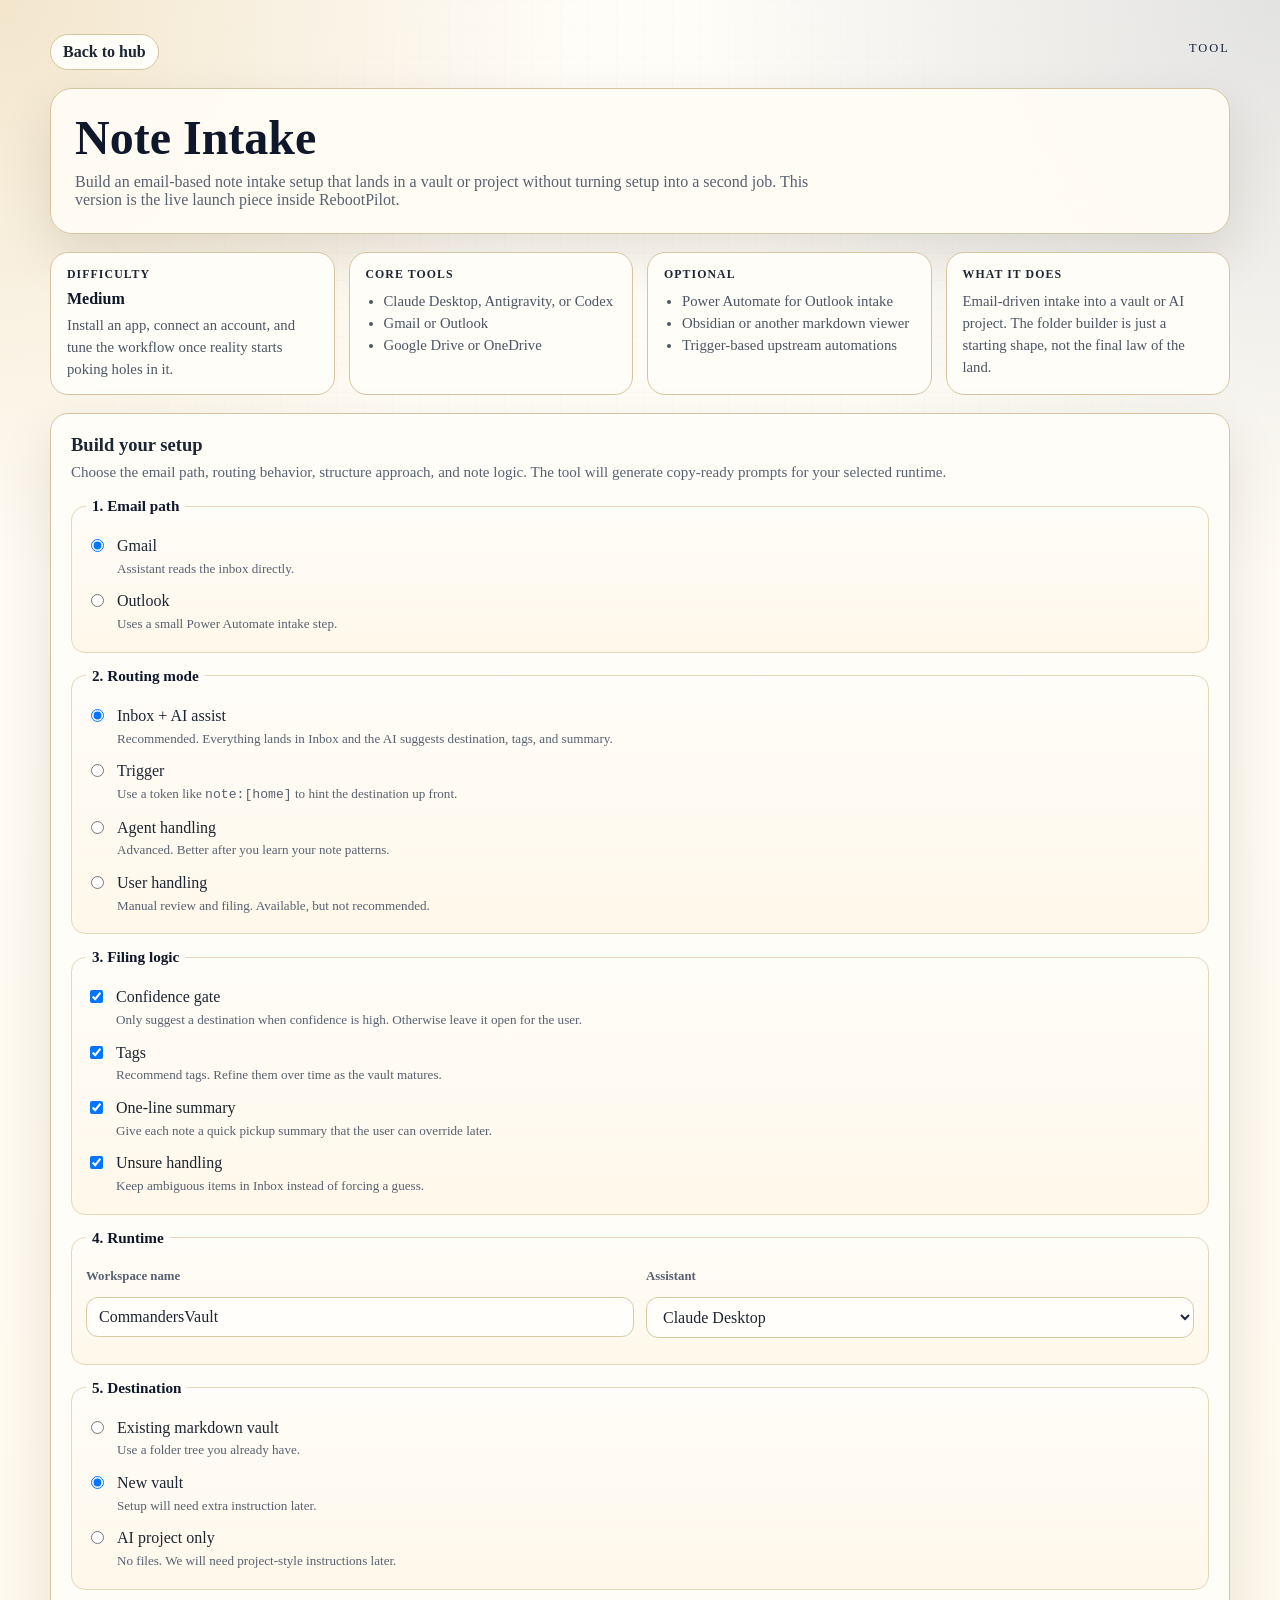
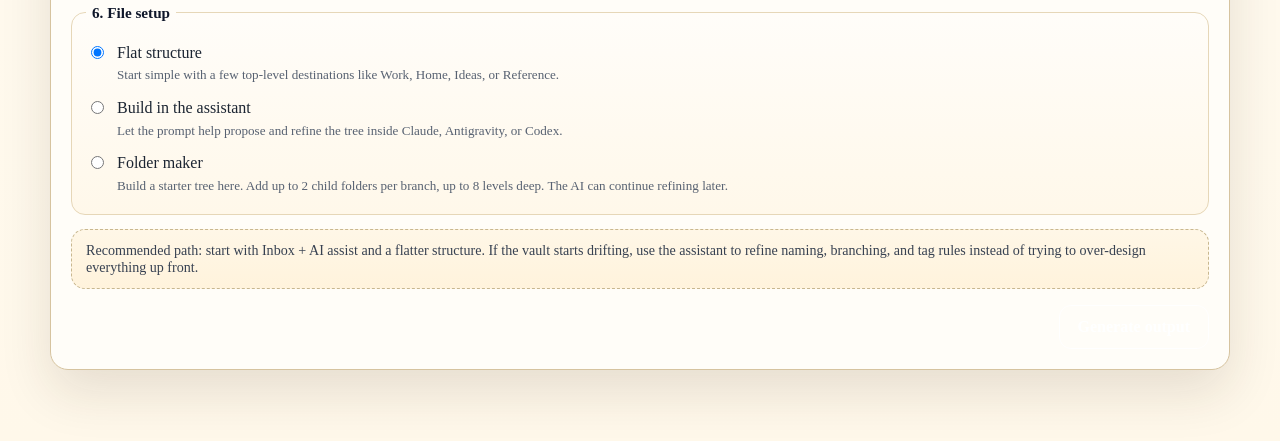
==== items/note-intake.html @ 3db4bf9d "RebootPilot launch site - crayon-overlord landing" ====
<!doctype html>
<html lang="en">
<head>
    <meta charset="utf-8" />
    <meta name="viewport" content="width=device-width,initial-scale=1" />
    <title>Note Intake | RebootPilot</title>
    <meta
        name="description"
        content="Generate note-intake prompts for Gmail or Outlook workflows that file safely into a vault or project."
    />
    <link rel="stylesheet" href="../assets/site.css" />
    <style>
        .tool-layout {
            display: grid;
            gap: 18px;
        }

        .tool-hero,
        .tool-panel,
        .output-modal-panel {
            background: rgba(255, 252, 245, 0.94);
            border: 1px solid var(--line);
            border-radius: 22px;
            box-shadow: var(--shadow);
        }

        .tool-hero {
            padding: 24px;
        }

        .tool-hero h1 {
            margin: 0;
            font-size: clamp(1.9rem, 4vw, 3rem);
            color: #0f172a;
        }

        .tool-hero p {
            margin: 10px 0 0;
            max-width: 760px;
            color: var(--muted);
        }

        .utility-bar {
            display: grid;
            grid-template-columns: repeat(4, minmax(0, 1fr));
            gap: 14px;
        }

        .utility-card,
        .tool-panel {
            background: #fffdf8;
            border: 1px solid var(--line);
            border-radius: 18px;
        }

        .utility-card {
            padding: 14px 16px;
        }

        .utility-card strong {
            display: block;
            margin-bottom: 8px;
            font-size: 0.74rem;
            letter-spacing: 0.09em;
            text-transform: uppercase;
            color: var(--accent-deep);
        }

        .utility-card p,
        .utility-card ul {
            margin: 0;
            color: #4b5563;
            font-size: 0.92rem;
            line-height: 1.5;
        }

        .utility-card ul {
            padding-left: 18px;
        }

        .rating-line {
            margin-bottom: 6px;
            font-size: 1rem;
            font-weight: 700;
            color: #0f172a;
        }

        .tool-panel {
            padding: 20px;
        }

        .tool-panel h2 {
            margin: 0 0 8px;
            font-size: 1.16rem;
        }

        .panel-intro {
            margin: 0 0 16px;
            color: var(--muted);
            font-size: 0.94rem;
        }

        .pickers fieldset {
            margin: 0 0 14px;
            padding: 14px 14px 12px;
            border: 1px solid #e6d7b8;
            border-radius: 14px;
            background: linear-gradient(180deg, #fffdf9 0%, #fff8ea 100%);
        }

        .pickers legend {
            padding: 0 6px;
            font-size: 0.95rem;
            font-weight: 700;
            color: #0f172a;
        }

        .pickers label {
            display: flex;
            gap: 10px;
            align-items: flex-start;
            padding: 6px 0;
            line-height: 1.42;
            cursor: pointer;
        }

        .pickers input[type="radio"],
        .pickers input[type="checkbox"] {
            margin-top: 4px;
            flex-shrink: 0;
        }

        .hint {
            display: block;
            margin-top: 2px;
            font-size: 0.82rem;
            color: var(--muted);
        }

        .field-row {
            display: grid;
            grid-template-columns: 1fr 1fr;
            gap: 12px;
            margin-bottom: 14px;
        }

        .field-block label {
            display: block;
            margin-bottom: 6px;
            font-size: 0.8rem;
            font-weight: 600;
            color: var(--muted);
        }

        .text-input,
        .select-input {
            width: 100%;
            padding: 10px 12px;
            border: 1px solid #dbc9a3;
            border-radius: 12px;
            font: inherit;
            background: #fffefb;
            color: var(--ink);
        }

        .folder-builder {
            margin-top: 10px;
            padding: 12px;
            border: 1px solid #dbc9a3;
            border-radius: 14px;
            background: #fff9ef;
        }

        .folder-builder[hidden] {
            display: none;
        }

        .builder-head {
            display: flex;
            justify-content: space-between;
            align-items: center;
            gap: 12px;
            margin-bottom: 10px;
            flex-wrap: wrap;
        }

        .builder-head p {
            margin: 0;
            font-size: 0.84rem;
            color: var(--muted);
        }

        .builder-add,
        .tree-node-row button,
        .generate-btn,
        .output-close,
        .copy-output {
            padding: 9px 12px;
            border-radius: 12px;
            border: 1px solid #dbc9a3;
            background: #fffefb;
            font: inherit;
            cursor: pointer;
        }

        .builder-add,
        .copy-output {
            background: var(--accent-soft);
            border-color: #b7cef6;
            color: var(--accent-deep);
            font-weight: 700;
        }

        .builder-tree {
            display: flex;
            flex-direction: column;
            gap: 10px;
        }

        .tree-node {
            border-left: 2px solid #e3d2ae;
            padding-left: 12px;
            margin-left: 4px;
        }

        .tree-node-row {
            display: grid;
            grid-template-columns: minmax(0, 1fr) auto auto;
            gap: 8px;
            align-items: center;
        }

        .tree-node-children {
            display: flex;
            flex-direction: column;
            gap: 10px;
            margin-top: 10px;
        }

        .tree-node-meta {
            margin-top: 4px;
            font-size: 0.76rem;
            color: var(--muted);
        }

        .builder-preview,
        .tool-note {
            border-radius: 14px;
            font-size: 0.88rem;
        }

        .builder-preview {
            margin-top: 12px;
            padding: 12px;
            background: #fffefb;
            border: 1px dashed #c8b78f;
            color: #374151;
            white-space: pre-wrap;
        }

        .tool-note {
            padding: 12px 14px;
            margin-top: 4px;
            background: linear-gradient(180deg, #fff7e7 0%, #fff3dc 100%);
            border: 1px dashed #c8b78f;
            color: #374151;
        }

        .action-row {
            display: flex;
            justify-content: flex-end;
            gap: 10px;
            margin-top: 16px;
        }

        .generate-btn {
            padding: 12px 18px;
            background: var(--accent);
            border-color: var(--accent);
            color: #fff;
            font-weight: 700;
        }

        .generate-btn:hover,
        .copy-output:hover,
        .builder-add:hover,
        .tree-node-row button:hover,
        .output-close:hover {
            transform: translateY(-1px);
        }

        .output-modal {
            position: fixed;
            inset: 0;
            z-index: 999;
            display: none;
            align-items: center;
            justify-content: center;
            padding: 24px;
            background: rgba(15, 23, 42, 0.62);
        }

        .output-modal.active {
            display: flex;
        }

        .output-modal-panel {
            width: min(980px, 100%);
            max-height: 88vh;
            overflow: auto;
        }

        .output-dialog-head {
            position: sticky;
            top: 0;
            z-index: 1;
            display: flex;
            justify-content: space-between;
            align-items: center;
            gap: 12px;
            padding: 18px 20px;
            border-bottom: 1px solid var(--line);
            background: #fffdf8;
        }

        .output-dialog-head h2 {
            margin: 0;
            font-size: 1.15rem;
        }

        .output-dialog-head p {
            margin: 2px 0 0;
            color: var(--muted);
            font-size: 0.88rem;
        }

        .output-block {
            padding: 18px 20px;
            border-bottom: 1px solid var(--line);
        }

        .output-block:last-child {
            border-bottom: 0;
        }

        .output-block-head {
            display: flex;
            justify-content: space-between;
            align-items: center;
            gap: 12px;
            margin-bottom: 10px;
        }

        .output-block h3 {
            margin: 0;
            font-size: 1rem;
        }

        .copy-output.copied {
            background: #166534;
            border-color: #166534;
            color: #fff;
        }

        .output-pre {
            margin: 0;
            padding: 16px;
            border-radius: 16px;
            background: #101828;
            color: #ece9e1;
            font-family: Consolas, "SFMono-Regular", Menlo, monospace;
            font-size: 0.84rem;
            line-height: 1.58;
            white-space: pre-wrap;
            word-break: break-word;
        }

        @media (max-width: 980px) {
            .utility-bar,
            .field-row {
                grid-template-columns: 1fr;
            }

            .tree-node-row {
                grid-template-columns: 1fr;
            }
        }
    </style>
</head>
<body>
    <div class="page-shell">
        <main class="tool-layout">
            <div class="detail-head">
                <a class="back-link" href="../index.html">Back to hub</a>
                <p class="detail-kicker">Tool</p>
            </div>

            <section class="tool-hero">
                <h1>Note Intake</h1>
                <p>Build an email-based note intake setup that lands in a vault or project without turning setup into a second job. This version is the live launch piece inside RebootPilot.</p>
            </section>

            <section class="utility-bar" aria-label="Tool overview">
                <article class="utility-card">
                    <strong>Difficulty</strong>
                    <div class="rating-line">Medium</div>
                    <p>Install an app, connect an account, and tune the workflow once reality starts poking holes in it.</p>
                </article>
                <article class="utility-card">
                    <strong>Core Tools</strong>
                    <ul>
                        <li>Claude Desktop, Antigravity, or Codex</li>
                        <li>Gmail or Outlook</li>
                        <li>Google Drive or OneDrive</li>
                    </ul>
                </article>
                <article class="utility-card">
                    <strong>Optional</strong>
                    <ul>
                        <li>Power Automate for Outlook intake</li>
                        <li>Obsidian or another markdown viewer</li>
                        <li>Trigger-based upstream automations</li>
                    </ul>
                </article>
                <article class="utility-card">
                    <strong>What it does</strong>
                    <p>Email-driven intake into a vault or AI project. The folder builder is just a starting shape, not the final law of the land.</p>
                </article>
            </section>

            <section class="tool-panel pickers">
                <h2>Build your setup</h2>
                <p class="panel-intro">Choose the email path, routing behavior, structure approach, and note logic. The tool will generate copy-ready prompts for your selected runtime.</p>

                <fieldset>
                    <legend>1. Email path</legend>
                    <label><input type="radio" name="email" value="gmail" checked> <span>Gmail<span class="hint">Assistant reads the inbox directly.</span></span></label>
                    <label><input type="radio" name="email" value="outlook"> <span>Outlook<span class="hint">Uses a small Power Automate intake step.</span></span></label>
                </fieldset>

                <fieldset>
                    <legend>2. Routing mode</legend>
                    <label><input type="radio" name="routing" value="assist" checked> <span>Inbox + AI assist<span class="hint">Recommended. Everything lands in Inbox and the AI suggests destination, tags, and summary.</span></span></label>
                    <label><input type="radio" name="routing" value="trigger"> <span>Trigger<span class="hint">Use a token like <code>note:[home]</code> to hint the destination up front.</span></span></label>
                    <label><input type="radio" name="routing" value="agent"> <span>Agent handling<span class="hint">Advanced. Better after you learn your note patterns.</span></span></label>
                    <label><input type="radio" name="routing" value="user"> <span>User handling<span class="hint">Manual review and filing. Available, but not recommended.</span></span></label>
                </fieldset>

                <fieldset>
                    <legend>3. Filing logic</legend>
                    <label><input type="checkbox" id="confidenceGate" checked> <span>Confidence gate<span class="hint">Only suggest a destination when confidence is high. Otherwise leave it open for the user.</span></span></label>
                    <label><input type="checkbox" id="includeTags" checked> <span>Tags<span class="hint">Recommend tags. Refine them over time as the vault matures.</span></span></label>
                    <label><input type="checkbox" id="includeBlurb" checked> <span>One-line summary<span class="hint">Give each note a quick pickup summary that the user can override later.</span></span></label>
                    <label><input type="checkbox" id="includeUnsure" checked> <span>Unsure handling<span class="hint">Keep ambiguous items in Inbox instead of forcing a guess.</span></span></label>
                </fieldset>

                <fieldset>
                    <legend>4. Runtime</legend>
                    <div class="field-row">
                        <div class="field-block">
                            <label for="workspaceName">Workspace name</label>
                            <input class="text-input" type="text" id="workspaceName" value="CommandersVault">
                        </div>
                        <div class="field-block">
                            <label for="assistantChoice">Assistant</label>
                            <select class="select-input" id="assistantChoice">
                                <option value="claude">Claude Desktop</option>
                                <option value="antigravity">Antigravity</option>
                                <option value="codex">Codex</option>
                            </select>
                        </div>
                    </div>
                </fieldset>

                <fieldset>
                    <legend>5. Destination</legend>
                    <label><input type="radio" name="storage" value="vault-have"> <span>Existing markdown vault<span class="hint">Use a folder tree you already have.</span></span></label>
                    <label><input type="radio" name="storage" value="vault-new" checked> <span>New vault<span class="hint">Setup will need extra instruction later.</span></span></label>
                    <label><input type="radio" name="storage" value="project"> <span>AI project only<span class="hint">No files. We will need project-style instructions later.</span></span></label>
                </fieldset>

                <fieldset>
                    <legend>6. File setup</legend>
                    <label><input type="radio" name="flow" value="flat" checked> <span>Flat structure<span class="hint">Start simple with a few top-level destinations like Work, Home, Ideas, or Reference.</span></span></label>
                    <label><input type="radio" name="flow" value="assistant"> <span>Build in the assistant<span class="hint">Let the prompt help propose and refine the tree inside Claude, Antigravity, or Codex.</span></span></label>
                    <label><input type="radio" name="flow" value="builder"> <span>Folder maker<span class="hint">Build a starter tree here. Add up to 2 child folders per branch, up to 8 levels deep. The AI can continue refining later.</span></span></label>
                    <div class="folder-builder" id="folderBuilder" hidden>
                        <div class="builder-head">
                            <p>Start with top-level folders, then nest deeper only where needed. Each branch can have up to 2 children and go up to 8 levels deep.</p>
                            <button class="builder-add" id="addRootFolder" type="button">Add root folder</button>
                        </div>
                        <div class="builder-tree" id="builderTree"></div>
                        <div class="builder-preview" id="builderPreview"></div>
                    </div>
                </fieldset>

                <div class="tool-note">Recommended path: start with Inbox + AI assist and a flatter structure. If the vault starts drifting, use the assistant to refine naming, branching, and tag rules instead of trying to over-design everything up front.</div>
                <div class="action-row">
                    <button class="generate-btn" id="generateOutput" type="button">Generate output</button>
                </div>
            </section>
        </main>
    </div>

    <div class="output-modal" id="outputModal" aria-hidden="true">
        <div class="output-modal-panel" role="dialog" aria-modal="true" aria-labelledby="outputTitle">
            <div class="output-dialog-head">
                <div>
                    <h2 id="outputTitle">Generated prompts</h2>
                    <p id="outputSubtitle">Copy each block into your selected AI runtime.</p>
                </div>
                <button class="output-close" id="closeOutput" type="button">Close</button>
            </div>
            <div id="outputBlocks"></div>
        </div>
    </div>

    <script>
        const FLOWS = {
            flat: ["Work", "Home", "Ideas", "Reference"],
            assistant: ["Work", "Home", "Ideas", "Reference"]
        };

        let nextNodeId = 7;

        const state = {
            email: "gmail",
            routing: "assist",
            storage: "vault-new",
            flow: "flat",
            builderTree: [
                { id: 1, name: "Work", children: [
                    { id: 2, name: "Clients", children: [] },
                    { id: 3, name: "Internal", children: [] }
                ] },
                { id: 4, name: "Home", children: [
                    { id: 5, name: "Personal", children: [] },
                    { id: 6, name: "Admin", children: [] }
                ] }
            ],
            workspaceName: "CommandersVault",
            assistant: "claude",
            confidenceGate: true,
            includeTags: true,
            includeBlurb: true,
            includeUnsure: true
        };

        const folderBuilder = document.getElementById("folderBuilder");
        const builderTree = document.getElementById("builderTree");
        const builderPreview = document.getElementById("builderPreview");
        const addRootFolderBtn = document.getElementById("addRootFolder");
        const workspaceNameInput = document.getElementById("workspaceName");
        const assistantChoice = document.getElementById("assistantChoice");
        const confidenceGateInput = document.getElementById("confidenceGate");
        const includeTagsInput = document.getElementById("includeTags");
        const includeBlurbInput = document.getElementById("includeBlurb");
        const includeUnsureInput = document.getElementById("includeUnsure");
        const generateOutputBtn = document.getElementById("generateOutput");
        const outputModal = document.getElementById("outputModal");
        const closeOutputBtn = document.getElementById("closeOutput");
        const outputBlocks = document.getElementById("outputBlocks");
        const outputSubtitle = document.getElementById("outputSubtitle");

        function createNode(name) {
            return { id: nextNodeId++, name: (name || "").trim(), children: [] };
        }

        function flattenTreePaths(nodes, prefix) {
            const base = prefix || [];
            return nodes.flatMap(function(node) {
                const cleanName = (node.name || "").trim();
                if (!cleanName) return [];
                const next = base.concat(cleanName);
                return [next.join("/")].concat(flattenTreePaths(node.children || [], next));
            });
        }

        function renderTreeLines(paths, indent) {
            const root = {};
            paths.forEach(function(path) {
                const parts = path.split("/").filter(Boolean);
                let node = root;
                parts.forEach(function(part) {
                    if (!node[part]) node[part] = {};
                    node = node[part];
                });
            });

            function walk(node, depthIndent) {
                return Object.keys(node).sort().flatMap(function(key) {
                    return [depthIndent + "- " + key + "/"].concat(walk(node[key], depthIndent + "  "));
                });
            }

            return walk(root, indent);
        }

        function getCategories() {
            if (state.flow === "builder") return flattenTreePaths(state.builderTree);
            return FLOWS[state.flow] || [];
        }

        function runtimeLabel() {
            if (state.assistant === "antigravity") return "Antigravity";
            if (state.assistant === "codex") return "Codex";
            return "Claude Desktop";
        }

        function modeLabel() {
            if (state.storage === "project") return "project/online";
            if (state.storage === "vault-have") return "existing vault";
            return "new vault";
        }

        function emailLabel() {
            return state.email === "outlook" ? "Outlook" : "Gmail";
        }

        function routingLabel() {
            if (state.routing === "trigger") return "trigger routing";
            if (state.routing === "agent") return "agent handling";
            if (state.routing === "user") return "user handling";
            return "Inbox + AI assist";
        }

        function structureLabel() {
            if (state.flow === "builder") return "folder-maker starter tree";
            if (state.flow === "assistant") return "assistant-built structure";
            return "flat starter structure";
        }

        function removeNodeById(nodes, id) {
            for (let i = nodes.length - 1; i >= 0; i -= 1) {
                if (nodes[i].id === id) {
                    nodes.splice(i, 1);
                    return true;
                }
                if (removeNodeById(nodes[i].children || [], id)) return true;
            }
            return false;
        }

        function renderTreeNode(node, depth) {
            const wrapper = document.createElement("div");
            wrapper.className = "tree-node";

            const row = document.createElement("div");
            row.className = "tree-node-row";

            const input = document.createElement("input");
            input.className = "text-input";
            input.placeholder = "Folder name";
            input.value = node.name || "";
            input.addEventListener("input", function(event) {
                node.name = event.target.value;
                renderBuilder();
            });

            const addChild = document.createElement("button");
            addChild.type = "button";
            addChild.textContent = "Add child";
            addChild.disabled = depth >= 8 || (node.children || []).length >= 2;
            addChild.addEventListener("click", function() {
                if (depth < 8 && (node.children || []).length < 2) {
                    node.children.push(createNode(""));
                    renderUi();
                }
            });

            const remove = document.createElement("button");
            remove.type = "button";
            remove.textContent = "Remove";
            remove.addEventListener("click", function() {
                removeNodeById(state.builderTree, node.id);
                if (!state.builderTree.length) state.builderTree.push(createNode("Work"));
                renderUi();
            });

            row.appendChild(input);
            row.appendChild(addChild);
            row.appendChild(remove);
            wrapper.appendChild(row);

            const meta = document.createElement("div");
            meta.className = "tree-node-meta";
            meta.textContent = "Depth " + depth + " of 8" + ((node.children || []).length >= 2 ? " / max 2 children reached" : "");
            wrapper.appendChild(meta);

            if (node.children && node.children.length) {
                const children = document.createElement("div");
                children.className = "tree-node-children";
                node.children.forEach(function(child) {
                    children.appendChild(renderTreeNode(child, depth + 1));
                });
                wrapper.appendChild(children);
            }

            return wrapper;
        }

        function renderBuilder() {
            if (!builderTree || !builderPreview) return;
            builderTree.innerHTML = "";
            state.builderTree.forEach(function(node) {
                builderTree.appendChild(renderTreeNode(node, 1));
            });

            const preview = getCategories();
            builderPreview.textContent = preview.length
                ? "Current tree:\n" + [workspaceNameInput.value.trim() || "CommandersVault", "- Inbox/"]
                    .join("/\n")
                    .replace("/\n- Inbox/", "/\n- Inbox/")
                    + "\n" + renderTreeLines(preview, "  ").join("\n")
                : "Current tree:\n" + (workspaceNameInput.value.trim() || "CommandersVault") + "/\n- Inbox/\n  - Add at least one folder";
        }

        function renderUi() {
            folderBuilder.hidden = state.flow !== "builder";
            renderBuilder();
        }

        function selectedStructureText() {
            const categories = getCategories();
            if (state.flow === "builder" && categories.length) {
                return [workspaceNameInput.value.trim() || "CommandersVault", "- Inbox/"]
                    .join("/\n")
                    .replace("/\n- Inbox/", "/\n- Inbox/")
                    + "\n" + renderTreeLines(categories, "  ").join("\n");
            }
            return (categories.length ? categories : FLOWS.flat).map(function(item) {
                return "- " + item + "/";
            }).join("\n");
        }

        function sharedConfigLines() {
            return [
                "Selected runtime: " + runtimeLabel(),
                "Selected mode: " + modeLabel(),
                "Email path: " + emailLabel(),
                "Routing mode: " + routingLabel(),
                "Structure approach: " + structureLabel(),
                "Confidence gate: " + (state.confidenceGate ? "on" : "off"),
                "Tags: " + (state.includeTags ? "recommended" : "off"),
                "One-line summary: " + (state.includeBlurb ? "on" : "off"),
                "Unsure handling: " + (state.includeUnsure ? "on" : "off")
            ].join("\n");
        }

        function runtimeSetupGuidance() {
            if (state.assistant === "claude") {
                return [
                    "Use scoped connectors only.",
                    "- Filesystem connector should point only at the vault or sandbox folder.",
                    "- Gmail connector, if used, should be narrowed to the intake label/search/folder.",
                    "- If connector scope is missing or too broad, pause and ask the user to fix it.",
                    "- Create or update CLAUDE.md or equivalent instructions without overwriting existing guidance."
                ].join("\n");
            }
            if (state.assistant === "antigravity") {
                return [
                    "Operate as a cautious local workspace agent.",
                    "- Inspect the current vault tree before proposing changes.",
                    "- Prefer reversible, small edits.",
                    "- Leave durable workspace instructions for Prompt 2.",
                    "- Do not mass-move, rename, delete, or rewrite notes without explicit approval."
                ].join("\n");
            }
            return [
                "Operate like a careful coding/workspace agent.",
                "- Treat the vault as user-owned source material.",
                "- Keep system rules explicit in markdown files.",
                "- Record setup changes in a changelog.",
                "- Do not delete, bulk rename, or reorganize existing notes during setup."
            ].join("\n");
        }

        function buildVaultSetupPrompt() {
            const sandboxOrExisting = state.storage === "vault-new"
                ? "Assume this may start as a sandbox or fresh vault unless the user says otherwise."
                : "Assume this is a real existing vault. Audit first, modify second.";
            return [
                "You are " + runtimeLabel() + " helping set up a two-prompt note intake system inside a markdown note vault.",
                "",
                "Your job in Prompt 1 is setup only. Do not process live notes yet. Prepare the vault, rules, templates, and operating instructions that Prompt 2 will use later.",
                "",
                "# Current configuration",
                sharedConfigLines(),
                "",
                "# Vault setup mode",
                sandboxOrExisting,
                "",
                "# Starter structure",
                selectedStructureText(),
                "",
                "# Runtime-specific setup guidance",
                runtimeSetupGuidance(),
                "",
                "# Ask these setup questions before editing",
                "1. Is this a sandbox vault or a real existing vault?",
                "2. What is the exact vault root path?",
                "3. Which folders are allowed for read/write?",
                "4. Should new folders be created automatically, proposed first, or avoided?",
                "5. What existing folders, tags, templates, or conventions must be preserved?",
                "6. What should happen when a note does not clearly belong anywhere?",
                "",
                "# Create or propose",
                "- Inbox/ for unprocessed notes.",
                "- Review/ or Inbox/Needs Review/ for ambiguous notes.",
                "- A system/instructions area such as System/ or _system/note-intake/.",
                "- Routing rules for Prompt 2.",
                "- Filing schema and tag guidance.",
                "- A note template that preserves source, date, subject, tags, summary, category, and confidence.",
                "- A changelog or filing log if this is a real vault.",
                "",
                "# Safety boundaries",
                "- Do not delete files.",
                "- Do not bulk rename or move existing notes.",
                "- Do not overwrite existing instructions or templates without showing the proposed change.",
                "- Preserve existing vault conventions where possible.",
                "- Keep setup reversible.",
                "- Document assumptions separately from confirmed rules.",
                "",
                "# Completion criteria",
                "Finish Prompt 1 by summarizing what was created or proposed, what was intentionally left untouched, and what Prompt 2 should do next."
            ].join("\n");
        }

        function buildVaultRuntimePrompt() {
            return [
                "You are " + runtimeLabel() + " operating an already-configured note intake vault.",
                "",
                "Your job in Prompt 2 is to review incoming notes, suggest destinations, suggest tags, write a one-line summary, and file safely according to the vault rules created in Prompt 1.",
                "",
                "# Current configuration",
                sharedConfigLines(),
                "",
                "# Intake assumptions",
                state.email === "gmail"
                    ? "- Intake is email-originated through Gmail. Use only the approved Gmail scope/label/search."
                    : "- Intake is email-originated through Outlook. Assume Power Automate or a similar step writes notes into Inbox/ as markdown.",
                "- Treat email content as source material. Do not delete, archive, label, or modify source email unless explicitly approved.",
                "",
                "# Workflow",
                "1. Review each new item in Inbox/ or the provided intake batch.",
                "2. Preserve source context: sender, date, subject, links, deadlines, decisions, and action items when present.",
                "3. Suggest destination path, filename/title, tags, one-line summary, related notes/projects, and confidence.",
                state.routing === "assist" ? "4. Wait for the user to confirm or edit the destination before moving anything." : "4. Apply the selected routing mode below.",
                "",
                "# Routing mode",
                routingBehaviorText(),
                "",
                "# Confidence gate",
                state.confidenceGate
                    ? "High confidence may be filed. Medium or low confidence should be staged in Inbox/Review or presented for confirmation."
                    : "Offer the best routing suggestion, but still avoid destructive changes.",
                "",
                "# Safety rules",
                "- Never delete source files, source emails, or existing notes.",
                "- Never overwrite an existing note without explicit approval.",
                "- Check for likely duplicates before creating a new note.",
                "- Prefer copying or staging over destructive moves.",
                "- If unsure, ask or leave the item in Inbox/Review.",
                "- Use existing vault conventions before inventing new folders or tags.",
                "",
                "# Output before filing",
                "Source:",
                "Suggested destination:",
                "Suggested filename:",
                "Suggested tags:",
                "One-line summary:",
                "Related notes/projects:",
                "Confidence:",
                "Recommended action:",
                "Needs user review:"
            ].join("\n");
        }

        function routingBehaviorText() {
            if (state.routing === "trigger") {
                return [
                    "Respect trigger hints such as note:[home], note:[work], note:[project-name], or similar patterns.",
                    "Treat the trigger as a strong routing hint, but validate it against the vault structure before moving.",
                    "If the target is missing or ambiguous, ask before creating or moving."
                ].join("\n");
            }
            if (state.routing === "agent") {
                return [
                    "Act as a cautious maintenance agent.",
                    "Propose structure, tag, and naming refinements over time.",
                    "Do not auto-restructure the vault without approval."
                ].join("\n");
            }
            if (state.routing === "user") {
                return [
                    "Treat filing as manual.",
                    "Show options and let the user choose the destination before anything moves."
                ].join("\n");
            }
            return [
                "Use Inbox + AI assist.",
                "Everything starts in Inbox/.",
                "Suggest destination, tags, and summary.",
                "User confirms or edits before filing."
            ].join("\n");
        }

        function buildProjectInstructions() {
            return [
                "Create a new project/chat workspace in " + runtimeLabel() + ".",
                "",
                "# Human setup steps",
                "1. Create a project named " + (workspaceNameInput.value.trim() || "CommandersVault") + ".",
                "2. Paste the project prompt into the project instructions or first message.",
                "3. Use the project as the review and organization layer for email-originated notes.",
                "4. Start with one short sample note before using it heavily.",
                "5. Come back and refine tags, categories, and structure if the system starts drifting.",
                "",
                "# Suggested starter structure",
                selectedStructureText()
            ].join("\n");
        }

        function buildProjectPrompt() {
            return [
                "You are my note intake and organization assistant inside this project.",
                "",
                "# Current configuration",
                sharedConfigLines(),
                "",
                "# Your job",
                "Help me process email-originated notes. A note may have started somewhere else upstream, but in this demo it arrives through Gmail or Outlook.",
                "",
                "# Workflow",
                "1. Read each note I paste or provide.",
                "2. Suggest a destination/category from the current structure.",
                state.includeTags ? "3. Suggest 1-3 tags that fit the existing pattern." : "3. Do not add tags unless I ask.",
                state.includeBlurb ? "4. Write a one-line summary for quick pickup later." : "4. Keep the note concise without adding a summary field.",
                "5. Ask me to confirm or edit before finalizing the filing decision.",
                "",
                "# Routing behavior",
                routingBehaviorText(),
                "",
                "# Confidence behavior",
                state.confidenceGate
                    ? "If confidence is medium or low, say so and give me 1-3 options instead of pretending you know."
                    : "If confidence is low, still explain your uncertainty.",
                "",
                "# Safety",
                "Never delete notes unless I explicitly tell you to. Do not invent a complex taxonomy too early. Help me refine structure and tags over time."
            ].join("\n");
        }

        function generateBlocks() {
            if (state.storage === "project") {
                return [
                    { title: "Project instructions", body: buildProjectInstructions() },
                    { title: "Project prompt", body: buildProjectPrompt() }
                ];
            }
            return [
                { title: "Prompt 1: Build/setup the vault", body: buildVaultSetupPrompt() },
                { title: "Prompt 2: Run note intake", body: buildVaultRuntimePrompt() }
            ];
        }

        function openOutput() {
            const blocks = generateBlocks();
            outputBlocks.innerHTML = "";
            outputSubtitle.textContent = state.storage === "project"
                ? "Project mode gives you setup instructions plus one project prompt."
                : "Vault mode gives you two prompts: setup first, intake second.";

            blocks.forEach(function(block) {
                const blockEl = document.createElement("section");
                blockEl.className = "output-block";

                const head = document.createElement("div");
                head.className = "output-block-head";

                const title = document.createElement("h3");
                title.textContent = block.title;

                const copy = document.createElement("button");
                copy.className = "copy-output";
                copy.type = "button";
                copy.textContent = "Copy";
                copy.addEventListener("click", async function() {
                    try {
                        await navigator.clipboard.writeText(block.body);
                        copy.classList.add("copied");
                        copy.textContent = "Copied";
                        setTimeout(function() {
                            copy.classList.remove("copied");
                            copy.textContent = "Copy";
                        }, 1500);
                    } catch (err) {
                        copy.textContent = "Copy failed";
                    }
                });

                const pre = document.createElement("pre");
                pre.className = "output-pre";
                pre.textContent = block.body;

                head.appendChild(title);
                head.appendChild(copy);
                blockEl.appendChild(head);
                blockEl.appendChild(pre);
                outputBlocks.appendChild(blockEl);
            });

            outputModal.classList.add("active");
            outputModal.setAttribute("aria-hidden", "false");
        }

        document.querySelectorAll('input[name="email"]').forEach(function(el) {
            el.addEventListener("change", function(event) {
                state.email = event.target.value;
            });
        });
        document.querySelectorAll('input[name="routing"]').forEach(function(el) {
            el.addEventListener("change", function(event) {
                state.routing = event.target.value;
            });
        });
        document.querySelectorAll('input[name="storage"]').forEach(function(el) {
            el.addEventListener("change", function(event) {
                state.storage = event.target.value;
            });
        });
        document.querySelectorAll('input[name="flow"]').forEach(function(el) {
            el.addEventListener("change", function(event) {
                state.flow = event.target.value;
                renderUi();
            });
        });
        addRootFolderBtn.addEventListener("click", function() {
            state.builderTree.push(createNode(""));
            renderUi();
        });
        workspaceNameInput.addEventListener("input", function(event) {
            state.workspaceName = event.target.value;
            renderBuilder();
        });
        assistantChoice.addEventListener("change", function(event) {
            state.assistant = event.target.value;
        });
        confidenceGateInput.addEventListener("change", function(event) {
            state.confidenceGate = event.target.checked;
        });
        includeTagsInput.addEventListener("change", function(event) {
            state.includeTags = event.target.checked;
        });
        includeBlurbInput.addEventListener("change", function(event) {
            state.includeBlurb = event.target.checked;
        });
        includeUnsureInput.addEventListener("change", function(event) {
            state.includeUnsure = event.target.checked;
        });
        generateOutputBtn.addEventListener("click", openOutput);
        closeOutputBtn.addEventListener("click", function() {
            outputModal.classList.remove("active");
            outputModal.setAttribute("aria-hidden", "true");
        });
        outputModal.addEventListener("click", function(event) {
            if (event.target === outputModal) {
                outputModal.classList.remove("active");
                outputModal.setAttribute("aria-hidden", "true");
            }
        });

        renderUi();
    </script>
</body>
</html>
---- assets/site.css ----
:root {
    --paper: #fff8ea;
    --paper-deep: #f2e2c1;
    --ink: #1c2532;
    --muted: #576171;
    --line: #d6c39f;
    --navy: #18253f;
    --navy-soft: #e7eefc;
    --gold: #cc9b42;
    --gold-soft: #f7ead0;
    --brick: #9d3441;
    --brick-soft: #f8dde0;
    --easy: #1f8a4d;
    --easy-soft: #dbf7e4;
    --medium: #9a6700;
    --medium-soft: #fff1c9;
    --advanced: #9b1c1c;
    --advanced-soft: #ffe1df;
    --shadow: 0 22px 52px rgba(52, 37, 13, 0.12);
    --shadow-soft: 0 14px 30px rgba(52, 37, 13, 0.08);
    --max-width: 1180px;
}

* {
    box-sizing: border-box;
}

html {
    scroll-behavior: smooth;
}

body {
    margin: 0;
    min-height: 100vh;
    font-family: Georgia, "Times New Roman", serif;
    color: var(--ink);
    background:
        radial-gradient(circle at top left, rgba(204, 155, 66, 0.24), transparent 24%),
        radial-gradient(circle at top right, rgba(24, 37, 63, 0.12), transparent 24%),
        linear-gradient(180deg, #fffdf8 0%, var(--paper) 100%);
}

body::before {
    content: "";
    position: fixed;
    inset: 0;
    pointer-events: none;
    opacity: 0.16;
    background-image:
        linear-gradient(rgba(24, 37, 63, 0.08) 1px, transparent 1px),
        linear-gradient(90deg, rgba(24, 37, 63, 0.08) 1px, transparent 1px);
    background-size: 28px 28px;
    mask-image: radial-gradient(circle at center, black 44%, transparent 92%);
}

.page-shell {
    position: relative;
    width: min(94%, var(--max-width));
    margin: 0 auto;
    padding: 34px 0 72px;
}

.masthead,
.controls,
.hub,
.detail-shell,
.launch-hero,
.feature-panel,
.strip-panel,
.queue-panel,
.steps-panel,
.tool-hero,
.tool-panel,
.output-modal-panel {
    background: rgba(255, 252, 245, 0.92);
    border: 1px solid var(--line);
    border-radius: 26px;
    box-shadow: var(--shadow-soft);
}

.launch-hero {
    display: grid;
    grid-template-columns: minmax(0, 1fr) minmax(320px, 0.88fr);
    gap: 24px;
    padding: 28px;
    margin-bottom: 20px;
    position: relative;
    overflow: hidden;
}

.launch-hero::before {
    content: "";
    position: absolute;
    inset: 0 auto 0 0;
    width: 14px;
    background: linear-gradient(180deg, var(--navy), var(--gold), var(--brick));
}

.launch-copy,
.hero-visual,
.masthead-copy,
.detail-head {
    position: relative;
    z-index: 1;
}

.eyebrow,
.section-note,
.detail-kicker,
.signal-kicker {
    margin: 0 0 8px;
    font-size: 0.78rem;
    letter-spacing: 0.16em;
    text-transform: uppercase;
    color: var(--navy);
}

.launch-hero h1,
.masthead h1 {
    margin: 0;
    font-size: clamp(2.5rem, 5vw, 4.8rem);
    line-height: 0.96;
    color: #101828;
}

.intro,
.feature-lead,
.strip-panel p,
.summary,
.why,
.detail-summary,
.detail-section p,
.detail-section li,
.sidebar-block p,
.sidebar-block li {
    color: var(--muted);
    line-height: 1.65;
}

.intro {
    max-width: 38rem;
    margin: 14px 0 0;
    font-size: 1.08rem;
}

.hero-actions,
.detail-actions,
.tag-filter,
.chip-row,
.meta-stack {
    display: flex;
    flex-wrap: wrap;
    gap: 10px;
}

.hero-actions {
    margin-top: 22px;
}

.hero-stat-row,
.utility-bar,
.steps-grid {
    display: grid;
    gap: 14px;
}

.hero-stat-row {
    grid-template-columns: repeat(3, minmax(0, 1fr));
    margin-top: 22px;
}

.hero-stat,
.utility-card,
.step-card,
.signal-card {
    background: linear-gradient(180deg, #fffdf9 0%, #fff5e3 100%);
    border: 1px solid var(--line);
    border-radius: 18px;
    padding: 16px;
}

.hero-stat strong,
.utility-card strong,
.step-card strong {
    display: block;
    margin-bottom: 8px;
    font-size: 0.76rem;
    letter-spacing: 0.12em;
    text-transform: uppercase;
    color: var(--navy);
}

.hero-stat p,
.utility-card p,
.utility-card ul,
.step-card p,
.signal-copy {
    margin: 0;
    color: var(--muted);
    font-size: 0.94rem;
    line-height: 1.55;
}

.hero-visual {
    display: grid;
    gap: 14px;
    align-content: start;
}

.hero-poster,
.banner-slot {
    position: relative;
    overflow: hidden;
    border-radius: 20px;
    border: 1px solid #bfa986;
    box-shadow: 0 16px 36px rgba(34, 24, 8, 0.2);
    background: #ead9bb;
}

.hero-poster::after,
.banner-slot::after {
    content: "";
    position: absolute;
    inset: auto 0 0 0;
    height: 48%;
    background: linear-gradient(180deg, transparent 0%, rgba(17, 24, 39, 0.74) 100%);
}

.banner-image {
    display: block;
    width: 100%;
    height: 100%;
    min-height: 360px;
    object-fit: cover;
    object-position: center center;
}

.banner-caption {
    position: absolute;
    left: 18px;
    bottom: 16px;
    z-index: 1;
    padding: 8px 12px;
    border-radius: 999px;
    border: 1px solid rgba(255, 255, 255, 0.34);
    background: rgba(15, 23, 42, 0.7);
    color: #fff7e6;
    font-size: 0.76rem;
    letter-spacing: 0.1em;
    text-transform: uppercase;
}

.signal-card {
    background: linear-gradient(180deg, var(--navy) 0%, #22324e 100%);
    color: #f6e7ca;
}

.signal-kicker {
    color: #f5d8a3;
}

.signal-copy {
    color: #f6ead5;
}

.launch-main {
    display: grid;
    gap: 18px;
}

.feature-panel,
.queue-panel,
.steps-panel,
.controls,
.hub,
.detail-shell {
    padding: 24px;
}

.strip-panel {
    display: grid;
    grid-template-columns: minmax(0, 0.9fr) minmax(0, 1.1fr);
    gap: 18px;
    padding: 22px 24px;
    align-items: center;
}

.section-head,
.controls-row,
.detail-head,
.detail-meta,
.output-dialog-head,
.output-block-head,
.builder-head,
.detail-actions {
    display: flex;
    justify-content: space-between;
    align-items: center;
    gap: 14px;
    flex-wrap: wrap;
}

.section-head {
    margin-bottom: 18px;
}

.section-head h2,
.detail-title,
.tool-hero h1 {
    margin: 0;
    font-size: clamp(1.65rem, 3vw, 2.5rem);
    line-height: 1.04;
}

.section-head p {
    margin: 6px 0 0;
    color: var(--muted);
}

.feature-grid,
.detail-grid {
    display: grid;
    grid-template-columns: minmax(0, 1.16fr) minmax(280px, 0.84fr);
    gap: 22px;
}

.feature-copy p {
    margin: 0 0 14px;
}

.feature-lead {
    font-size: 1.06rem;
    color: #334155;
}

.feature-side,
.detail-sidebar {
    display: flex;
    flex-direction: column;
    gap: 16px;
}

.sidebar-block,
.detail-section,
.detail-sidebar {
    border: 1px solid var(--line);
    border-radius: 18px;
    background: #fffdf8;
    padding: 18px;
}

.sidebar-block h3,
.detail-sidebar h2,
.detail-section h2 {
    margin: 0 0 8px;
    font-size: 1rem;
}

.card-grid {
    display: grid;
    grid-template-columns: repeat(auto-fit, minmax(250px, 1fr));
    gap: 18px;
}

.item-card {
    display: flex;
    flex-direction: column;
    gap: 12px;
    padding: 18px;
    background: linear-gradient(180deg, #fffdf8 0%, #fff7e7 100%);
    border: 1px solid var(--line);
    border-radius: 18px;
    min-height: 100%;
}

.item-card-dim {
    opacity: 0.88;
}

.card-topline,
.meta-row {
    display: flex;
    justify-content: space-between;
    align-items: flex-start;
    gap: 10px;
    flex-wrap: wrap;
}

.item-card h3 {
    margin: 0;
    font-size: 1.35rem;
}

.type-pill,
.status-pill,
.meta-chip,
.difficulty-pill,
.filter-chip,
.clear-btn,
.detail-link,
.back-link,
.resource-link {
    display: inline-flex;
    align-items: center;
    justify-content: center;
    padding: 8px 12px;
    border-radius: 999px;
    border: 1px solid var(--line);
    background: #fffdf7;
    color: var(--ink);
    text-decoration: none;
    font: inherit;
}

.type-pill,
.status-pill,
.meta-chip,
.difficulty-pill {
    padding: 5px 10px;
    font-size: 0.75rem;
    line-height: 1;
}

.type-pill {
    background: var(--gold-soft);
}

.status-pill {
    background: var(--navy-soft);
    color: var(--navy);
    border-color: #c2d0ef;
}

.meta-chip {
    background: #f8f1df;
}

.difficulty-easy {
    background: var(--easy-soft);
    border-color: #a6ddb8;
    color: var(--easy);
}

.difficulty-medium {
    background: var(--medium-soft);
    border-color: #e7cc81;
    color: var(--medium);
}

.difficulty-advanced {
    background: var(--advanced-soft);
    border-color: #efb2ad;
    color: var(--advanced);
}

.detail-link,
.resource-link,
.back-link,
.clear-btn,
.filter-chip {
    font-weight: 700;
    transition: transform 140ms ease, background-color 140ms ease, border-color 140ms ease;
}

.detail-link:hover,
.resource-link:hover,
.back-link:hover,
.clear-btn:hover,
.filter-chip:hover {
    transform: translateY(-1px);
}

.detail-link {
    background: var(--navy);
    border-color: var(--navy);
    color: #fff;
}

.resource-link {
    background: var(--gold-soft);
    color: #6c4d17;
}

.tool-layout {
    display: grid;
    gap: 18px;
}

.tool-hero {
    padding: 24px;
}

.tool-hero p,
.panel-intro,
.hint,
.tree-node-meta,
.tool-note,
.output-subtitle {
    color: var(--muted);
}

.utility-bar {
    grid-template-columns: repeat(4, minmax(0, 1fr));
}

.utility-card ul {
    padding-left: 18px;
}

.rating-line {
    margin-bottom: 6px;
    font-size: 1rem;
    font-weight: 700;
    color: #0f172a;
}

.tool-panel {
    padding: 20px;
}

.tool-panel h2 {
    margin: 0 0 8px;
    font-size: 1.16rem;
}

.panel-intro {
    margin: 0 0 16px;
    font-size: 0.94rem;
}

.pickers fieldset {
    margin: 0 0 14px;
    padding: 14px 14px 12px;
    border: 1px solid #e6d7b8;
    border-radius: 14px;
    background: linear-gradient(180deg, #fffdf9 0%, #fff8ea 100%);
}

.pickers legend {
    padding: 0 6px;
    font-size: 0.95rem;
    font-weight: 700;
    color: #0f172a;
}

.pickers label {
    display: flex;
    gap: 10px;
    align-items: flex-start;
    padding: 6px 0;
    line-height: 1.42;
    cursor: pointer;
}

.pickers input[type="radio"],
.pickers input[type="checkbox"] {
    margin-top: 4px;
    flex-shrink: 0;
}

.hint {
    display: block;
    margin-top: 2px;
    font-size: 0.82rem;
}

.field-row {
    display: grid;
    grid-template-columns: 1fr 1fr;
    gap: 12px;
    margin-bottom: 14px;
}

.field-block label {
    display: block;
    margin-bottom: 6px;
    font-size: 0.8rem;
    font-weight: 600;
    color: var(--muted);
}

.text-input,
.select-input {
    width: 100%;
    padding: 10px 12px;
    border: 1px solid #dbc9a3;
    border-radius: 12px;
    font: inherit;
    background: #fffefb;
    color: var(--ink);
}

.folder-builder {
    margin-top: 10px;
    padding: 12px;
    border: 1px solid #dbc9a3;
    border-radius: 14px;
    background: #fff9ef;
}

.folder-builder[hidden] {
    display: none;
}

.builder-head p {
    margin: 0;
    font-size: 0.84rem;
}

.builder-add,
.tree-node-row button,
.generate-btn,
.output-close,
.copy-output {
    padding: 9px 12px;
    border-radius: 12px;
    border: 1px solid #dbc9a3;
    background: #fffefb;
    font: inherit;
    cursor: pointer;
}

.builder-add,
.copy-output {
    background: var(--navy-soft);
    border-color: #b7cef6;
    color: var(--navy);
    font-weight: 700;
}

.builder-tree,
.tree-node-children {
    display: flex;
    flex-direction: column;
    gap: 10px;
}

.tree-node {
    border-left: 2px solid #e3d2ae;
    padding-left: 12px;
    margin-left: 4px;
}

.tree-node-row {
    display: grid;
    grid-template-columns: minmax(0, 1fr) auto auto;
    gap: 8px;
    align-items: center;
}

.builder-preview,
.tool-note {
    border-radius: 14px;
    font-size: 0.88rem;
}

.builder-preview {
    margin-top: 12px;
    padding: 12px;
    background: #fffefb;
    border: 1px dashed #c8b78f;
    color: #374151;
    white-space: pre-wrap;
}

.tool-note {
    padding: 12px 14px;
    margin-top: 4px;
    background: linear-gradient(180deg, #fff7e7 0%, #fff3dc 100%);
    border: 1px solid #e6cfab;
}

.action-row {
    margin-top: 18px;
}

.generate-btn {
    background: var(--navy);
    border-color: var(--navy);
    color: #fff;
    font-weight: 700;
}

.output-modal {
    position: fixed;
    inset: 0;
    display: none;
    align-items: center;
    justify-content: center;
    padding: 20px;
    background: rgba(15, 23, 42, 0.72);
    z-index: 30;
}

.output-modal.active {
    display: flex;
}

.output-modal-panel {
    width: min(1000px, 100%);
    max-height: min(88vh, 980px);
    padding: 20px;
    overflow: auto;
}

.output-dialog-head {
    margin-bottom: 16px;
}

.output-dialog-head h2 {
    margin: 0;
}

.output-dialog-head p {
    margin: 6px 0 0;
}

.output-block + .output-block {
    margin-top: 16px;
}

.output-block {
    border: 1px solid var(--line);
    border-radius: 18px;
    background: #fffdf8;
    padding: 16px;
}

.output-block-head {
    margin-bottom: 12px;
}

.output-block-head h3 {
    margin: 0;
    font-size: 1rem;
}

.output-pre {
    margin: 0;
    padding: 16px;
    border-radius: 16px;
    background: #101828;
    color: #ece9e1;
    font-family: Consolas, "SFMono-Regular", Menlo, monospace;
    font-size: 0.84rem;
    line-height: 1.58;
    white-space: pre-wrap;
    word-break: break-word;
}

.copy-output.copied {
    background: #e0f3e7;
    border-color: #9fd2af;
    color: #17623c;
}

@media (max-width: 980px) {
    .launch-hero,
    .strip-panel,
    .feature-grid,
    .utility-bar,
    .field-row,
    .detail-grid {
        grid-template-columns: 1fr;
    }

    .hero-stat-row {
        grid-template-columns: 1fr;
    }

    .tree-node-row {
        grid-template-columns: 1fr;
    }
}

@media (max-width: 640px) {
    .page-shell {
        width: min(95%, var(--max-width));
        padding-top: 22px;
    }

    .launch-hero,
    .feature-panel,
    .strip-panel,
    .queue-panel,
    .steps-panel,
    .tool-hero,
    .tool-panel,
    .output-modal-panel,
    .detail-shell {
        padding: 18px;
        border-radius: 20px;
    }

    .card-grid {
        grid-template-columns: 1fr;
    }

    .launch-hero h1 {
        font-size: clamp(2.2rem, 12vw, 3.6rem);
    }

    .banner-image {
        min-height: 280px;
    }
}
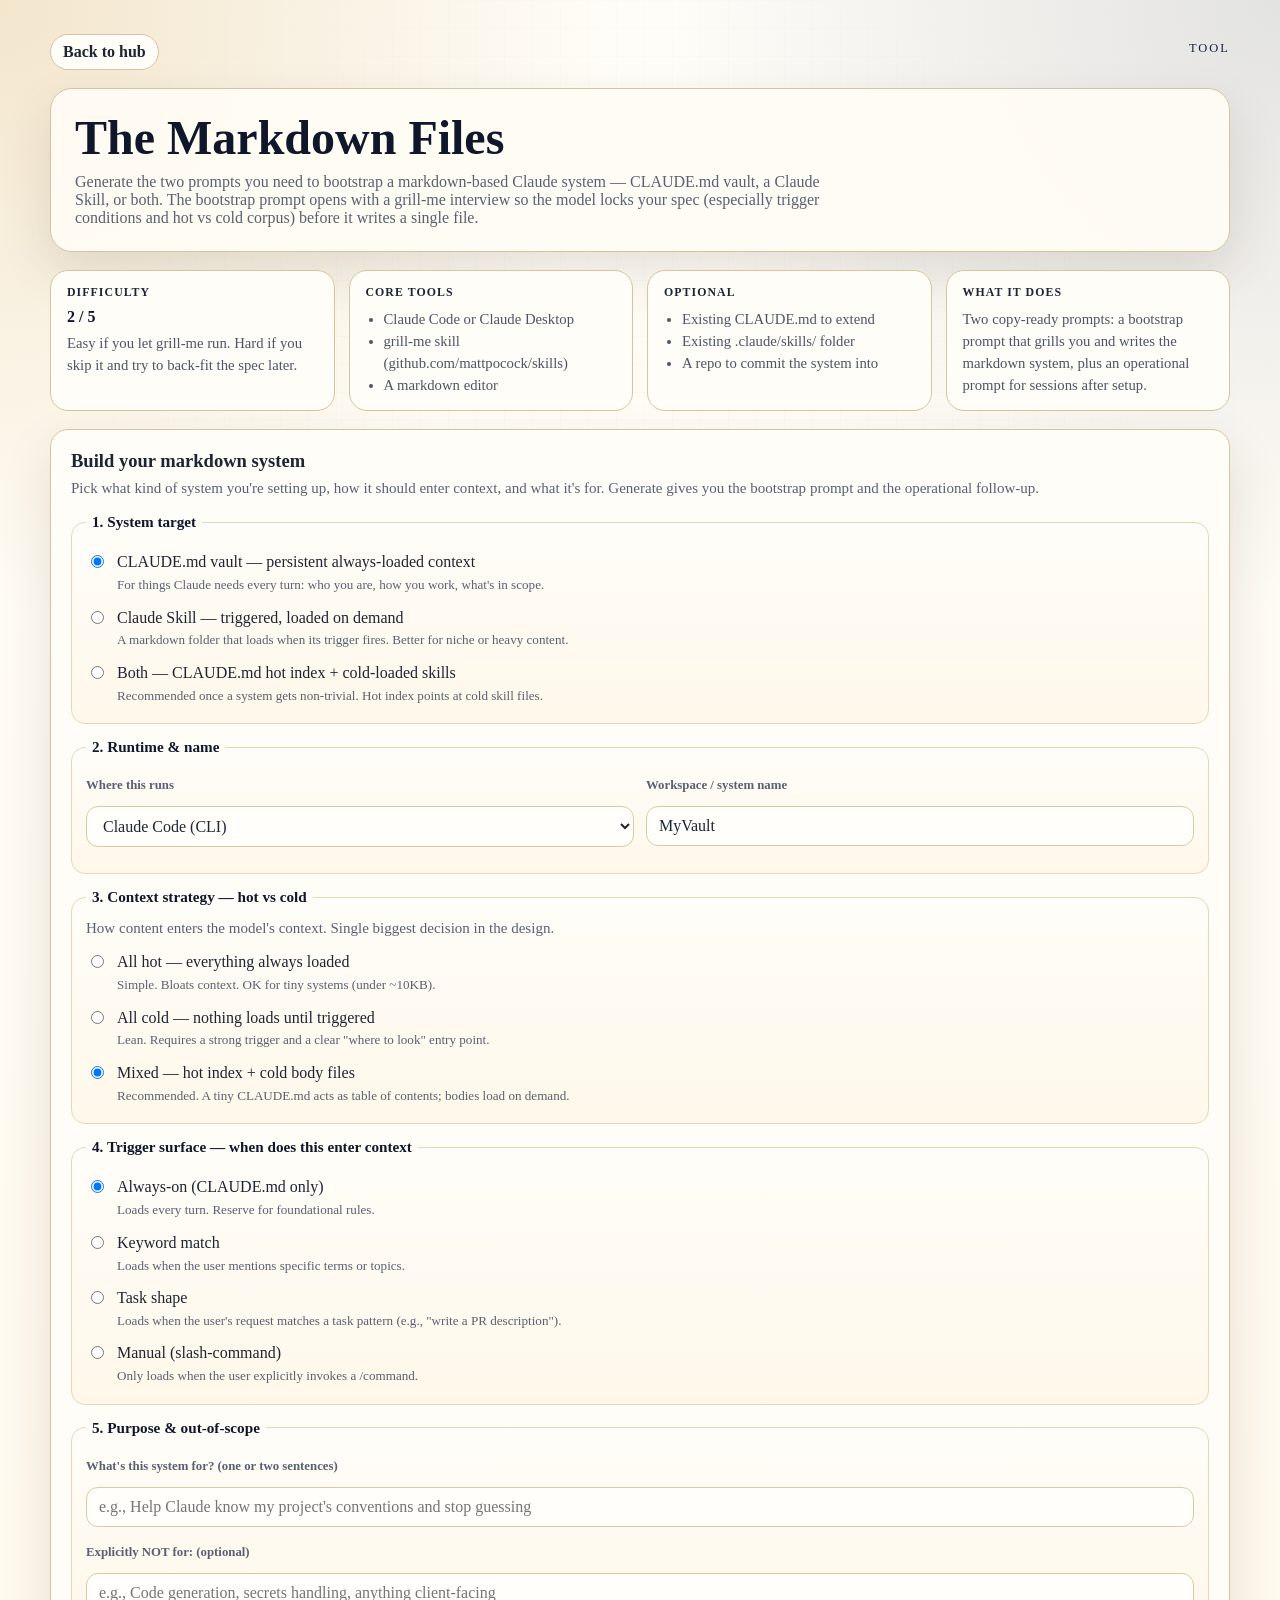
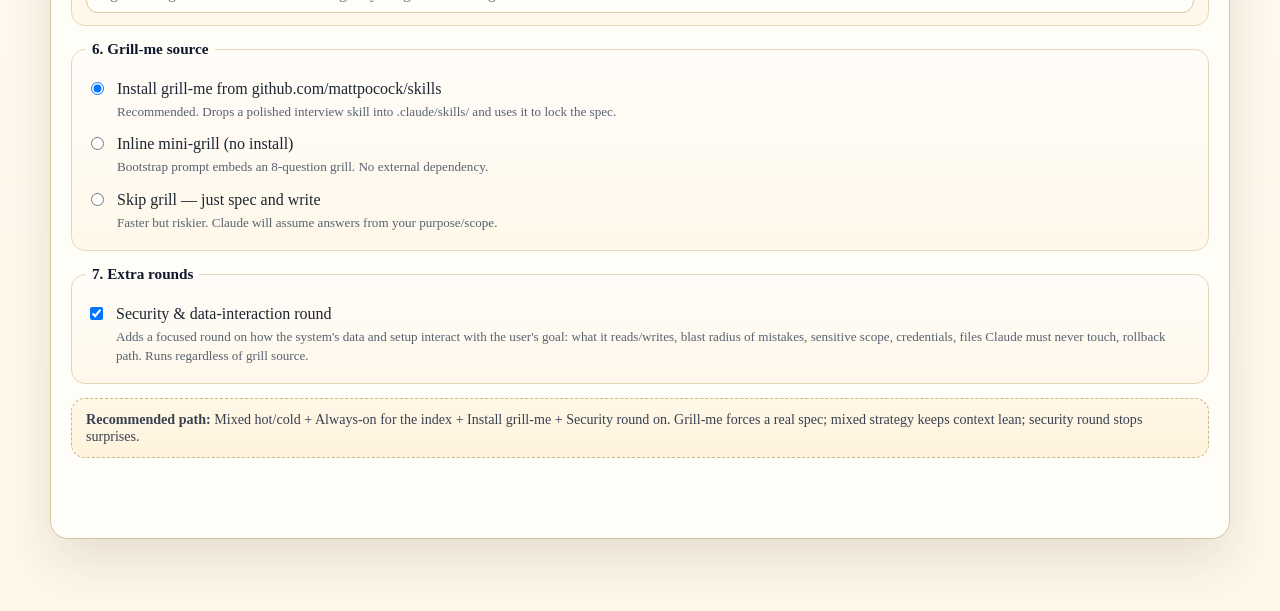
==== commit 5b8cafc6: "rewrite generator: The Markdown Files - bootstrap + operational prompts with grill-me on trigger/hot" ====
--- a/items/note-intake.html
+++ b/items/note-intake.html
@@ -3,60 +3,34 @@
 <head>
     <meta charset="utf-8" />
     <meta name="viewport" content="width=device-width,initial-scale=1" />
-    <title>Note Intake | RebootPilot</title>
+    <title>The Markdown Files | RebootPilot</title>
     <meta
         name="description"
-        content="Generate note-intake prompts for Gmail or Outlook workflows that file safely into a vault or project."
+        content="Generate the bootstrap + operational prompts for a markdown-based Claude system. Built around grill-me-driven setup so the LLM locks the spec before writing any files."
     />
     <link rel="stylesheet" href="../assets/site.css" />
     <style>
-        .tool-layout {
-            display: grid;
-            gap: 18px;
-        }
-
-        .tool-hero,
-        .tool-panel,
-        .output-modal-panel {
+        .tool-layout { display: grid; gap: 18px; }
+        .tool-hero, .tool-panel, .output-modal-panel {
             background: rgba(255, 252, 245, 0.94);
             border: 1px solid var(--line);
             border-radius: 22px;
             box-shadow: var(--shadow);
         }
-
-        .tool-hero {
-            padding: 24px;
-        }
-
-        .tool-hero h1 {
-            margin: 0;
-            font-size: clamp(1.9rem, 4vw, 3rem);
-            color: #0f172a;
-        }
-
-        .tool-hero p {
-            margin: 10px 0 0;
-            max-width: 760px;
-            color: var(--muted);
-        }
-
+        .tool-hero { padding: 24px; }
+        .tool-hero h1 { margin: 0; font-size: clamp(1.9rem, 4vw, 3rem); color: #0f172a; }
+        .tool-hero p { margin: 10px 0 0; max-width: 760px; color: var(--muted); }
         .utility-bar {
             display: grid;
             grid-template-columns: repeat(4, minmax(0, 1fr));
             gap: 14px;
         }
-
-        .utility-card,
-        .tool-panel {
+        .utility-card, .tool-panel {
             background: #fffdf8;
             border: 1px solid var(--line);
             border-radius: 18px;
         }
-
-        .utility-card {
-            padding: 14px 16px;
-        }
-
+        .utility-card { padding: 14px 16px; }
         .utility-card strong {
             display: block;
             margin-bottom: 8px;
@@ -65,41 +39,22 @@
             text-transform: uppercase;
             color: var(--accent-deep);
         }
-
-        .utility-card p,
-        .utility-card ul {
+        .utility-card p, .utility-card ul {
             margin: 0;
             color: #4b5563;
             font-size: 0.92rem;
             line-height: 1.5;
         }
-
-        .utility-card ul {
-            padding-left: 18px;
-        }
-
+        .utility-card ul { padding-left: 18px; }
         .rating-line {
             margin-bottom: 6px;
             font-size: 1rem;
             font-weight: 700;
             color: #0f172a;
         }
-
-        .tool-panel {
-            padding: 20px;
-        }
-
-        .tool-panel h2 {
-            margin: 0 0 8px;
-            font-size: 1.16rem;
-        }
-
-        .panel-intro {
-            margin: 0 0 16px;
-            color: var(--muted);
-            font-size: 0.94rem;
-        }
-
+        .tool-panel { padding: 20px; }
+        .tool-panel h2 { margin: 0 0 8px; font-size: 1.16rem; }
+        .panel-intro { margin: 0 0 16px; color: var(--muted); font-size: 0.94rem; }
         .pickers fieldset {
             margin: 0 0 14px;
             padding: 14px 14px 12px;
@@ -107,14 +62,12 @@
             border-radius: 14px;
             background: linear-gradient(180deg, #fffdf9 0%, #fff8ea 100%);
         }
-
         .pickers legend {
             padding: 0 6px;
             font-size: 0.95rem;
             font-weight: 700;
             color: #0f172a;
         }
-
         .pickers label {
             display: flex;
             gap: 10px;
@@ -123,27 +76,22 @@
             line-height: 1.42;
             cursor: pointer;
         }
-
-        .pickers input[type="radio"],
-        .pickers input[type="checkbox"] {
+        .pickers input[type="radio"], .pickers input[type="checkbox"] {
             margin-top: 4px;
             flex-shrink: 0;
         }
-
         .hint {
             display: block;
             margin-top: 2px;
             font-size: 0.82rem;
             color: var(--muted);
         }
-
         .field-row {
             display: grid;
             grid-template-columns: 1fr 1fr;
             gap: 12px;
             margin-bottom: 14px;
         }
-
         .field-block label {
             display: block;
             margin-bottom: 6px;
@@ -151,9 +99,7 @@
             font-weight: 600;
             color: var(--muted);
         }
-
-        .text-input,
-        .select-input {
+        .text-input, .select-input {
             width: 100%;
             padding: 10px 12px;
             border: 1px solid #dbc9a3;
@@ -162,39 +108,22 @@
             background: #fffefb;
             color: var(--ink);
         }
-
-        .folder-builder {
-            margin-top: 10px;
-            padding: 12px;
-            border: 1px solid #dbc9a3;
+        .tool-note {
+            padding: 12px 14px;
+            margin-top: 4px;
             border-radius: 14px;
-            background: #fff9ef;
-        }
-
-        .folder-builder[hidden] {
-            display: none;
-        }
-
-        .builder-head {
+            font-size: 0.88rem;
+            background: linear-gradient(180deg, #fff7e7 0%, #fff3dc 100%);
+            border: 1px dashed #c8b78f;
+            color: #374151;
+        }
+        .action-row {
             display: flex;
-            justify-content: space-between;
-            align-items: center;
-            gap: 12px;
-            margin-bottom: 10px;
-            flex-wrap: wrap;
-        }
-
-        .builder-head p {
-            margin: 0;
-            font-size: 0.84rem;
-            color: var(--muted);
-        }
-
-        .builder-add,
-        .tree-node-row button,
-        .generate-btn,
-        .output-close,
-        .copy-output {
+            justify-content: flex-end;
+            gap: 10px;
+            margin-top: 16px;
+        }
+        .generate-btn, .output-close, .copy-output {
             padding: 9px 12px;
             border-radius: 12px;
             border: 1px solid #dbc9a3;
@@ -202,77 +131,12 @@
             font: inherit;
             cursor: pointer;
         }
-
-        .builder-add,
         .copy-output {
             background: var(--accent-soft);
             border-color: #b7cef6;
             color: var(--accent-deep);
             font-weight: 700;
         }
-
-        .builder-tree {
-            display: flex;
-            flex-direction: column;
-            gap: 10px;
-        }
-
-        .tree-node {
-            border-left: 2px solid #e3d2ae;
-            padding-left: 12px;
-            margin-left: 4px;
-        }
-
-        .tree-node-row {
-            display: grid;
-            grid-template-columns: minmax(0, 1fr) auto auto;
-            gap: 8px;
-            align-items: center;
-        }
-
-        .tree-node-children {
-            display: flex;
-            flex-direction: column;
-            gap: 10px;
-            margin-top: 10px;
-        }
-
-        .tree-node-meta {
-            margin-top: 4px;
-            font-size: 0.76rem;
-            color: var(--muted);
-        }
-
-        .builder-preview,
-        .tool-note {
-            border-radius: 14px;
-            font-size: 0.88rem;
-        }
-
-        .builder-preview {
-            margin-top: 12px;
-            padding: 12px;
-            background: #fffefb;
-            border: 1px dashed #c8b78f;
-            color: #374151;
-            white-space: pre-wrap;
-        }
-
-        .tool-note {
-            padding: 12px 14px;
-            margin-top: 4px;
-            background: linear-gradient(180deg, #fff7e7 0%, #fff3dc 100%);
-            border: 1px dashed #c8b78f;
-            color: #374151;
-        }
-
-        .action-row {
-            display: flex;
-            justify-content: flex-end;
-            gap: 10px;
-            margin-top: 16px;
-        }
-
         .generate-btn {
             padding: 12px 18px;
             background: var(--accent);
@@ -280,15 +144,9 @@
             color: #fff;
             font-weight: 700;
         }
-
-        .generate-btn:hover,
-        .copy-output:hover,
-        .builder-add:hover,
-        .tree-node-row button:hover,
-        .output-close:hover {
+        .generate-btn:hover, .copy-output:hover, .output-close:hover {
             transform: translateY(-1px);
         }
-
         .output-modal {
             position: fixed;
             inset: 0;
@@ -299,17 +157,12 @@
             padding: 24px;
             background: rgba(15, 23, 42, 0.62);
         }
-
-        .output-modal.active {
-            display: flex;
-        }
-
+        .output-modal.active { display: flex; }
         .output-modal-panel {
             width: min(980px, 100%);
             max-height: 88vh;
             overflow: auto;
         }
-
         .output-dialog-head {
             position: sticky;
             top: 0;
@@ -322,27 +175,13 @@
             border-bottom: 1px solid var(--line);
             background: #fffdf8;
         }
-
-        .output-dialog-head h2 {
-            margin: 0;
-            font-size: 1.15rem;
-        }
-
-        .output-dialog-head p {
-            margin: 2px 0 0;
-            color: var(--muted);
-            font-size: 0.88rem;
-        }
-
+        .output-dialog-head h2 { margin: 0; font-size: 1.15rem; }
+        .output-dialog-head p { margin: 2px 0 0; color: var(--muted); font-size: 0.88rem; }
         .output-block {
             padding: 18px 20px;
             border-bottom: 1px solid var(--line);
         }
-
-        .output-block:last-child {
-            border-bottom: 0;
-        }
-
+        .output-block:last-child { border-bottom: 0; }
         .output-block-head {
             display: flex;
             justify-content: space-between;
@@ -350,18 +189,12 @@
             gap: 12px;
             margin-bottom: 10px;
         }
-
-        .output-block h3 {
-            margin: 0;
-            font-size: 1rem;
-        }
-
+        .output-block h3 { margin: 0; font-size: 1rem; }
         .copy-output.copied {
             background: #166534;
             border-color: #166534;
             color: #fff;
         }
-
         .output-pre {
             margin: 0;
             padding: 16px;
@@ -374,16 +207,8 @@
             white-space: pre-wrap;
             word-break: break-word;
         }
-
         @media (max-width: 980px) {
-            .utility-bar,
-            .field-row {
-                grid-template-columns: 1fr;
-            }
-
-            .tree-node-row {
-                grid-template-columns: 1fr;
-            }
+            .utility-bar, .field-row { grid-template-columns: 1fr; }
         }
     </style>
 </head>
@@ -396,105 +221,108 @@
             </div>
 
             <section class="tool-hero">
-                <h1>Note Intake</h1>
-                <p>Build an email-based note intake setup that lands in a vault or project without turning setup into a second job. This version is the live launch piece inside RebootPilot.</p>
+                <h1>The Markdown Files</h1>
+                <p>Generate the two prompts you need to bootstrap a markdown-based Claude system &mdash; CLAUDE.md vault, a Claude Skill, or both. The bootstrap prompt opens with a grill-me interview so the model locks your spec (especially trigger conditions and hot vs cold corpus) before it writes a single file.</p>
             </section>
 
             <section class="utility-bar" aria-label="Tool overview">
                 <article class="utility-card">
                     <strong>Difficulty</strong>
-                    <div class="rating-line">Medium</div>
-                    <p>Install an app, connect an account, and tune the workflow once reality starts poking holes in it.</p>
+                    <div class="rating-line">2 / 5</div>
+                    <p>Easy if you let grill-me run. Hard if you skip it and try to back-fit the spec later.</p>
                 </article>
                 <article class="utility-card">
-                    <strong>Core Tools</strong>
+                    <strong>Core tools</strong>
                     <ul>
-                        <li>Claude Desktop, Antigravity, or Codex</li>
-                        <li>Gmail or Outlook</li>
-                        <li>Google Drive or OneDrive</li>
+                        <li>Claude Code or Claude Desktop</li>
+                        <li>grill-me skill (github.com/mattpocock/skills)</li>
+                        <li>A markdown editor</li>
                     </ul>
                 </article>
                 <article class="utility-card">
                     <strong>Optional</strong>
                     <ul>
-                        <li>Power Automate for Outlook intake</li>
-                        <li>Obsidian or another markdown viewer</li>
-                        <li>Trigger-based upstream automations</li>
+                        <li>Existing CLAUDE.md to extend</li>
+                        <li>Existing .claude/skills/ folder</li>
+                        <li>A repo to commit the system into</li>
                     </ul>
                 </article>
                 <article class="utility-card">
                     <strong>What it does</strong>
-                    <p>Email-driven intake into a vault or AI project. The folder builder is just a starting shape, not the final law of the land.</p>
+                    <p>Two copy-ready prompts: a bootstrap prompt that grills you and writes the markdown system, plus an operational prompt for sessions after setup.</p>
                 </article>
             </section>
 
             <section class="tool-panel pickers">
-                <h2>Build your setup</h2>
-                <p class="panel-intro">Choose the email path, routing behavior, structure approach, and note logic. The tool will generate copy-ready prompts for your selected runtime.</p>
+                <h2>Build your markdown system</h2>
+                <p class="panel-intro">Pick what kind of system you're setting up, how it should enter context, and what it's for. Generate gives you the bootstrap prompt and the operational follow-up.</p>
 
                 <fieldset>
-                    <legend>1. Email path</legend>
-                    <label><input type="radio" name="email" value="gmail" checked> <span>Gmail<span class="hint">Assistant reads the inbox directly.</span></span></label>
-                    <label><input type="radio" name="email" value="outlook"> <span>Outlook<span class="hint">Uses a small Power Automate intake step.</span></span></label>
+                    <legend>1. System target</legend>
+                    <label><input type="radio" name="system" value="claudemd" checked> <span>CLAUDE.md vault &mdash; persistent always-loaded context<span class="hint">For things Claude needs every turn: who you are, how you work, what's in scope.</span></span></label>
+                    <label><input type="radio" name="system" value="skill"> <span>Claude Skill &mdash; triggered, loaded on demand<span class="hint">A markdown folder that loads when its trigger fires. Better for niche or heavy content.</span></span></label>
+                    <label><input type="radio" name="system" value="both"> <span>Both &mdash; CLAUDE.md hot index + cold-loaded skills<span class="hint">Recommended once a system gets non-trivial. Hot index points at cold skill files.</span></span></label>
                 </fieldset>
 
                 <fieldset>
-                    <legend>2. Routing mode</legend>
-                    <label><input type="radio" name="routing" value="assist" checked> <span>Inbox + AI assist<span class="hint">Recommended. Everything lands in Inbox and the AI suggests destination, tags, and summary.</span></span></label>
-                    <label><input type="radio" name="routing" value="trigger"> <span>Trigger<span class="hint">Use a token like <code>note:[home]</code> to hint the destination up front.</span></span></label>
-                    <label><input type="radio" name="routing" value="agent"> <span>Agent handling<span class="hint">Advanced. Better after you learn your note patterns.</span></span></label>
-                    <label><input type="radio" name="routing" value="user"> <span>User handling<span class="hint">Manual review and filing. Available, but not recommended.</span></span></label>
-                </fieldset>
-
-                <fieldset>
-                    <legend>3. Filing logic</legend>
-                    <label><input type="checkbox" id="confidenceGate" checked> <span>Confidence gate<span class="hint">Only suggest a destination when confidence is high. Otherwise leave it open for the user.</span></span></label>
-                    <label><input type="checkbox" id="includeTags" checked> <span>Tags<span class="hint">Recommend tags. Refine them over time as the vault matures.</span></span></label>
-                    <label><input type="checkbox" id="includeBlurb" checked> <span>One-line summary<span class="hint">Give each note a quick pickup summary that the user can override later.</span></span></label>
-                    <label><input type="checkbox" id="includeUnsure" checked> <span>Unsure handling<span class="hint">Keep ambiguous items in Inbox instead of forcing a guess.</span></span></label>
-                </fieldset>
-
-                <fieldset>
-                    <legend>4. Runtime</legend>
+                    <legend>2. Runtime &amp; name</legend>
                     <div class="field-row">
                         <div class="field-block">
-                            <label for="workspaceName">Workspace name</label>
-                            <input class="text-input" type="text" id="workspaceName" value="CommandersVault">
+                            <label for="runtime">Where this runs</label>
+                            <select class="select-input" id="runtime">
+                                <option value="code">Claude Code (CLI)</option>
+                                <option value="desktop">Claude Desktop</option>
+                                <option value="multi">Multi-runtime portable</option>
+                            </select>
                         </div>
                         <div class="field-block">
-                            <label for="assistantChoice">Assistant</label>
-                            <select class="select-input" id="assistantChoice">
-                                <option value="claude">Claude Desktop</option>
-                                <option value="antigravity">Antigravity</option>
-                                <option value="codex">Codex</option>
-                            </select>
+                            <label for="workspaceName">Workspace / system name</label>
+                            <input class="text-input" type="text" id="workspaceName" value="MyVault">
                         </div>
                     </div>
                 </fieldset>
 
                 <fieldset>
-                    <legend>5. Destination</legend>
-                    <label><input type="radio" name="storage" value="vault-have"> <span>Existing markdown vault<span class="hint">Use a folder tree you already have.</span></span></label>
-                    <label><input type="radio" name="storage" value="vault-new" checked> <span>New vault<span class="hint">Setup will need extra instruction later.</span></span></label>
-                    <label><input type="radio" name="storage" value="project"> <span>AI project only<span class="hint">No files. We will need project-style instructions later.</span></span></label>
+                    <legend>3. Context strategy &mdash; hot vs cold</legend>
+                    <p class="panel-intro" style="margin:0 0 8px">How content enters the model's context. Single biggest decision in the design.</p>
+                    <label><input type="radio" name="hotcold" value="all-hot"> <span>All hot &mdash; everything always loaded<span class="hint">Simple. Bloats context. OK for tiny systems (under ~10KB).</span></span></label>
+                    <label><input type="radio" name="hotcold" value="all-cold"> <span>All cold &mdash; nothing loads until triggered<span class="hint">Lean. Requires a strong trigger and a clear "where to look" entry point.</span></span></label>
+                    <label><input type="radio" name="hotcold" value="mixed" checked> <span>Mixed &mdash; hot index + cold body files<span class="hint">Recommended. A tiny CLAUDE.md acts as table of contents; bodies load on demand.</span></span></label>
                 </fieldset>
 
                 <fieldset>
-                    <legend>6. File setup</legend>
-                    <label><input type="radio" name="flow" value="flat" checked> <span>Flat structure<span class="hint">Start simple with a few top-level destinations like Work, Home, Ideas, or Reference.</span></span></label>
-                    <label><input type="radio" name="flow" value="assistant"> <span>Build in the assistant<span class="hint">Let the prompt help propose and refine the tree inside Claude, Antigravity, or Codex.</span></span></label>
-                    <label><input type="radio" name="flow" value="builder"> <span>Folder maker<span class="hint">Build a starter tree here. Add up to 2 child folders per branch, up to 8 levels deep. The AI can continue refining later.</span></span></label>
-                    <div class="folder-builder" id="folderBuilder" hidden>
-                        <div class="builder-head">
-                            <p>Start with top-level folders, then nest deeper only where needed. Each branch can have up to 2 children and go up to 8 levels deep.</p>
-                            <button class="builder-add" id="addRootFolder" type="button">Add root folder</button>
-                        </div>
-                        <div class="builder-tree" id="builderTree"></div>
-                        <div class="builder-preview" id="builderPreview"></div>
+                    <legend>4. Trigger surface &mdash; when does this enter context</legend>
+                    <label><input type="radio" name="trigger" value="always" checked> <span>Always-on (CLAUDE.md only)<span class="hint">Loads every turn. Reserve for foundational rules.</span></span></label>
+                    <label><input type="radio" name="trigger" value="keyword"> <span>Keyword match<span class="hint">Loads when the user mentions specific terms or topics.</span></span></label>
+                    <label><input type="radio" name="trigger" value="task-shape"> <span>Task shape<span class="hint">Loads when the user's request matches a task pattern (e.g., "write a PR description").</span></span></label>
+                    <label><input type="radio" name="trigger" value="manual"> <span>Manual (slash-command)<span class="hint">Only loads when the user explicitly invokes a /command.</span></span></label>
+                </fieldset>
+
+                <fieldset>
+                    <legend>5. Purpose &amp; out-of-scope</legend>
+                    <div class="field-block">
+                        <label for="purpose">What's this system for? (one or two sentences)</label>
+                        <input class="text-input" type="text" id="purpose" placeholder="e.g., Help Claude know my project's conventions and stop guessing">
+                    </div>
+                    <div class="field-block" style="margin-top:10px">
+                        <label for="scopeOut">Explicitly NOT for: (optional)</label>
+                        <input class="text-input" type="text" id="scopeOut" placeholder="e.g., Code generation, secrets handling, anything client-facing">
                     </div>
                 </fieldset>
 
-                <div class="tool-note">Recommended path: start with Inbox + AI assist and a flatter structure. If the vault starts drifting, use the assistant to refine naming, branching, and tag rules instead of trying to over-design everything up front.</div>
+                <fieldset>
+                    <legend>6. Grill-me source</legend>
+                    <label><input type="radio" name="grill" value="external" checked> <span>Install grill-me from github.com/mattpocock/skills<span class="hint">Recommended. Drops a polished interview skill into .claude/skills/ and uses it to lock the spec.</span></span></label>
+                    <label><input type="radio" name="grill" value="inline"> <span>Inline mini-grill (no install)<span class="hint">Bootstrap prompt embeds an 8-question grill. No external dependency.</span></span></label>
+                    <label><input type="radio" name="grill" value="skip"> <span>Skip grill &mdash; just spec and write<span class="hint">Faster but riskier. Claude will assume answers from your purpose/scope.</span></span></label>
+                </fieldset>
+
+                <fieldset>
+                    <legend>7. Extra rounds</legend>
+                    <label><input type="checkbox" id="securityGrill" checked> <span>Security &amp; data-interaction round<span class="hint">Adds a focused round on how the system's data and setup interact with the user's goal: what it reads/writes, blast radius of mistakes, sensitive scope, credentials, files Claude must never touch, rollback path. Runs regardless of grill source.</span></span></label>
+                </fieldset>
+
+                <div class="tool-note"><strong>Recommended path:</strong> Mixed hot/cold + Always-on for the index + Install grill-me + Security round on. Grill-me forces a real spec; mixed strategy keeps context lean; security round stops surprises.</div>
                 <div class="action-row">
                     <button class="generate-btn" id="generateOutput" type="button">Generate output</button>
                 </div>
@@ -507,7 +335,7 @@
             <div class="output-dialog-head">
                 <div>
                     <h2 id="outputTitle">Generated prompts</h2>
-                    <p id="outputSubtitle">Copy each block into your selected AI runtime.</p>
+                    <p id="outputSubtitle">Bootstrap prompt grills you and writes the system. Operational prompt is for every session after.</p>
                 </div>
                 <button class="output-close" id="closeOutput" type="button">Close</button>
             </div>
@@ -516,461 +344,247 @@
     </div>
 
     <script>
-        const FLOWS = {
-            flat: ["Work", "Home", "Ideas", "Reference"],
-            assistant: ["Work", "Home", "Ideas", "Reference"]
+        const state = {
+            system: "claudemd",
+            runtime: "code",
+            workspaceName: "MyVault",
+            hotcold: "mixed",
+            trigger: "always",
+            purpose: "",
+            scopeOut: "",
+            grill: "external",
+            securityGrill: true
         };
 
-        let nextNodeId = 7;
-
-        const state = {
-            email: "gmail",
-            routing: "assist",
-            storage: "vault-new",
-            flow: "flat",
-            builderTree: [
-                { id: 1, name: "Work", children: [
-                    { id: 2, name: "Clients", children: [] },
-                    { id: 3, name: "Internal", children: [] }
-                ] },
-                { id: 4, name: "Home", children: [
-                    { id: 5, name: "Personal", children: [] },
-                    { id: 6, name: "Admin", children: [] }
-                ] }
-            ],
-            workspaceName: "CommandersVault",
-            assistant: "claude",
-            confidenceGate: true,
-            includeTags: true,
-            includeBlurb: true,
-            includeUnsure: true
+        const els = {
+            runtime: document.getElementById("runtime"),
+            workspaceName: document.getElementById("workspaceName"),
+            purpose: document.getElementById("purpose"),
+            scopeOut: document.getElementById("scopeOut"),
+            securityGrill: document.getElementById("securityGrill"),
+            generate: document.getElementById("generateOutput"),
+            modal: document.getElementById("outputModal"),
+            closeBtn: document.getElementById("closeOutput"),
+            blocks: document.getElementById("outputBlocks"),
+            subtitle: document.getElementById("outputSubtitle")
         };
 
-        const folderBuilder = document.getElementById("folderBuilder");
-        const builderTree = document.getElementById("builderTree");
-        const builderPreview = document.getElementById("builderPreview");
-        const addRootFolderBtn = document.getElementById("addRootFolder");
-        const workspaceNameInput = document.getElementById("workspaceName");
-        const assistantChoice = document.getElementById("assistantChoice");
-        const confidenceGateInput = document.getElementById("confidenceGate");
-        const includeTagsInput = document.getElementById("includeTags");
-        const includeBlurbInput = document.getElementById("includeBlurb");
-        const includeUnsureInput = document.getElementById("includeUnsure");
-        const generateOutputBtn = document.getElementById("generateOutput");
-        const outputModal = document.getElementById("outputModal");
-        const closeOutputBtn = document.getElementById("closeOutput");
-        const outputBlocks = document.getElementById("outputBlocks");
-        const outputSubtitle = document.getElementById("outputSubtitle");
-
-        function createNode(name) {
-            return { id: nextNodeId++, name: (name || "").trim(), children: [] };
-        }
-
-        function flattenTreePaths(nodes, prefix) {
-            const base = prefix || [];
-            return nodes.flatMap(function(node) {
-                const cleanName = (node.name || "").trim();
-                if (!cleanName) return [];
-                const next = base.concat(cleanName);
-                return [next.join("/")].concat(flattenTreePaths(node.children || [], next));
-            });
-        }
-
-        function renderTreeLines(paths, indent) {
-            const root = {};
-            paths.forEach(function(path) {
-                const parts = path.split("/").filter(Boolean);
-                let node = root;
-                parts.forEach(function(part) {
-                    if (!node[part]) node[part] = {};
-                    node = node[part];
-                });
-            });
-
-            function walk(node, depthIndent) {
-                return Object.keys(node).sort().flatMap(function(key) {
-                    return [depthIndent + "- " + key + "/"].concat(walk(node[key], depthIndent + "  "));
-                });
-            }
-
-            return walk(root, indent);
-        }
-
-        function getCategories() {
-            if (state.flow === "builder") return flattenTreePaths(state.builderTree);
-            return FLOWS[state.flow] || [];
-        }
-
         function runtimeLabel() {
-            if (state.assistant === "antigravity") return "Antigravity";
-            if (state.assistant === "codex") return "Codex";
-            return "Claude Desktop";
-        }
-
-        function modeLabel() {
-            if (state.storage === "project") return "project/online";
-            if (state.storage === "vault-have") return "existing vault";
-            return "new vault";
-        }
-
-        function emailLabel() {
-            return state.email === "outlook" ? "Outlook" : "Gmail";
-        }
-
-        function routingLabel() {
-            if (state.routing === "trigger") return "trigger routing";
-            if (state.routing === "agent") return "agent handling";
-            if (state.routing === "user") return "user handling";
-            return "Inbox + AI assist";
-        }
-
-        function structureLabel() {
-            if (state.flow === "builder") return "folder-maker starter tree";
-            if (state.flow === "assistant") return "assistant-built structure";
-            return "flat starter structure";
-        }
-
-        function removeNodeById(nodes, id) {
-            for (let i = nodes.length - 1; i >= 0; i -= 1) {
-                if (nodes[i].id === id) {
-                    nodes.splice(i, 1);
-                    return true;
-                }
-                if (removeNodeById(nodes[i].children || [], id)) return true;
-            }
-            return false;
-        }
-
-        function renderTreeNode(node, depth) {
-            const wrapper = document.createElement("div");
-            wrapper.className = "tree-node";
-
-            const row = document.createElement("div");
-            row.className = "tree-node-row";
-
-            const input = document.createElement("input");
-            input.className = "text-input";
-            input.placeholder = "Folder name";
-            input.value = node.name || "";
-            input.addEventListener("input", function(event) {
-                node.name = event.target.value;
-                renderBuilder();
-            });
-
-            const addChild = document.createElement("button");
-            addChild.type = "button";
-            addChild.textContent = "Add child";
-            addChild.disabled = depth >= 8 || (node.children || []).length >= 2;
-            addChild.addEventListener("click", function() {
-                if (depth < 8 && (node.children || []).length < 2) {
-                    node.children.push(createNode(""));
-                    renderUi();
-                }
-            });
-
-            const remove = document.createElement("button");
-            remove.type = "button";
-            remove.textContent = "Remove";
-            remove.addEventListener("click", function() {
-                removeNodeById(state.builderTree, node.id);
-                if (!state.builderTree.length) state.builderTree.push(createNode("Work"));
-                renderUi();
-            });
-
-            row.appendChild(input);
-            row.appendChild(addChild);
-            row.appendChild(remove);
-            wrapper.appendChild(row);
-
-            const meta = document.createElement("div");
-            meta.className = "tree-node-meta";
-            meta.textContent = "Depth " + depth + " of 8" + ((node.children || []).length >= 2 ? " / max 2 children reached" : "");
-            wrapper.appendChild(meta);
-
-            if (node.children && node.children.length) {
-                const children = document.createElement("div");
-                children.className = "tree-node-children";
-                node.children.forEach(function(child) {
-                    children.appendChild(renderTreeNode(child, depth + 1));
-                });
-                wrapper.appendChild(children);
-            }
-
-            return wrapper;
-        }
-
-        function renderBuilder() {
-            if (!builderTree || !builderPreview) return;
-            builderTree.innerHTML = "";
-            state.builderTree.forEach(function(node) {
-                builderTree.appendChild(renderTreeNode(node, 1));
-            });
-
-            const preview = getCategories();
-            builderPreview.textContent = preview.length
-                ? "Current tree:\n" + [workspaceNameInput.value.trim() || "CommandersVault", "- Inbox/"]
-                    .join("/\n")
-                    .replace("/\n- Inbox/", "/\n- Inbox/")
-                    + "\n" + renderTreeLines(preview, "  ").join("\n")
-                : "Current tree:\n" + (workspaceNameInput.value.trim() || "CommandersVault") + "/\n- Inbox/\n  - Add at least one folder";
-        }
-
-        function renderUi() {
-            folderBuilder.hidden = state.flow !== "builder";
-            renderBuilder();
-        }
-
-        function selectedStructureText() {
-            const categories = getCategories();
-            if (state.flow === "builder" && categories.length) {
-                return [workspaceNameInput.value.trim() || "CommandersVault", "- Inbox/"]
-                    .join("/\n")
-                    .replace("/\n- Inbox/", "/\n- Inbox/")
-                    + "\n" + renderTreeLines(categories, "  ").join("\n");
-            }
-            return (categories.length ? categories : FLOWS.flat).map(function(item) {
-                return "- " + item + "/";
-            }).join("\n");
-        }
-
-        function sharedConfigLines() {
+            return ({ code: "Claude Code", desktop: "Claude Desktop", multi: "any Claude runtime" })[state.runtime];
+        }
+
+        function systemLabel() {
+            return ({
+                claudemd: "CLAUDE.md vault (persistent context)",
+                skill: "Claude Skill (triggered)",
+                both: "CLAUDE.md hot index + Claude Skills (cold-loaded)"
+            })[state.system];
+        }
+
+        function hotColdLabel() {
+            return ({
+                "all-hot": "all-hot — everything loads every turn",
+                "all-cold": "all-cold — nothing loads until trigger fires",
+                mixed: "mixed — hot index + cold body files"
+            })[state.hotcold];
+        }
+
+        function triggerLabel() {
+            return ({
+                always: "always-on (every turn)",
+                keyword: "keyword match",
+                "task-shape": "task-shape match",
+                manual: "manual /command invoke"
+            })[state.trigger];
+        }
+
+        function configBlock() {
+            const ws = state.workspaceName.trim() || "MyVault";
+            const purpose = state.purpose.trim() || "(not yet specified — grill the user before writing)";
+            const scopeOut = state.scopeOut.trim() || "(not specified)";
             return [
-                "Selected runtime: " + runtimeLabel(),
-                "Selected mode: " + modeLabel(),
-                "Email path: " + emailLabel(),
-                "Routing mode: " + routingLabel(),
-                "Structure approach: " + structureLabel(),
-                "Confidence gate: " + (state.confidenceGate ? "on" : "off"),
-                "Tags: " + (state.includeTags ? "recommended" : "off"),
-                "One-line summary: " + (state.includeBlurb ? "on" : "off"),
-                "Unsure handling: " + (state.includeUnsure ? "on" : "off")
+                "- System type: " + systemLabel(),
+                "- Runtime: " + runtimeLabel(),
+                "- Workspace name: " + ws,
+                "- Context strategy: " + hotColdLabel(),
+                "- Trigger surface: " + triggerLabel(),
+                "- Purpose: " + purpose,
+                "- Explicitly out of scope: " + scopeOut
             ].join("\n");
         }
 
-        function runtimeSetupGuidance() {
-            if (state.assistant === "claude") {
+        function grillSection() {
+            const focusBlock = [
+                "Trigger conditions — When should this system enter context? Walk through always-on vs keyword vs task-shape vs manual. Lock one, with concrete examples (which exact phrases, which task shapes).",
+                "Hot vs cold corpus — What loads every turn vs on demand? Identify the always-loaded INDEX and the cold-loaded BODY files. Estimate sizes (KB, file count). If everything is hot, justify why."
+            ].join("\n- ");
+
+            if (state.grill === "external") {
                 return [
-                    "Use scoped connectors only.",
-                    "- Filesystem connector should point only at the vault or sandbox folder.",
-                    "- Gmail connector, if used, should be narrowed to the intake label/search/folder.",
-                    "- If connector scope is missing or too broad, pause and ask the user to fix it.",
-                    "- Create or update CLAUDE.md or equivalent instructions without overwriting existing guidance."
+                    "## Step 1 — Make sure grill-me is installed",
+                    "Check whether the grill-me skill exists in the active runtime's .claude/skills/ directory. If not, install it from github.com/mattpocock/skills (clone the repo, copy the grill-me skill into .claude/skills/grill-me/, restart the session if required).",
+                    "",
+                    "## Step 2 — Use grill-me to interview the user",
+                    "Run the grill-me skill on this system spec. Keep the full interview under 10 questions, grouped by topic. Do not skip topics; do compress related ones.",
+                    "",
+                    "Push hard on these two topics — they're the load-bearing decisions:",
+                    "- " + focusBlock,
+                    "",
+                    "Cover briefly:",
+                    "- Purpose: What problem does this system solve? Name the failure mode it prevents.",
+                    "- Audience: Who operates this — the user, an agent, both?",
+                    "- Boundaries: What looks in-scope but isn't?",
+                    "- Pruning: How does this stay lean as it grows? What's the signal to split, retire, or compress a file?",
+                    "",
+                    "Don't accept hand-waving. If an answer is vague, push back with a concrete example. If the user contradicts an earlier answer, flag it and ask which one to keep.",
+                    "",
+                    "After the interview, summarize what was said in your own words and wait for the user to confirm before writing any files."
                 ].join("\n");
             }
-            if (state.assistant === "antigravity") {
+            if (state.grill === "inline") {
                 return [
-                    "Operate as a cautious local workspace agent.",
-                    "- Inspect the current vault tree before proposing changes.",
-                    "- Prefer reversible, small edits.",
-                    "- Leave durable workspace instructions for Prompt 2.",
-                    "- Do not mass-move, rename, delete, or rewrite notes without explicit approval."
+                    "## Inline grill — interview before writing",
+                    "Ask these 8 questions, grouped, one round at a time. Don't write any files until the user confirms the summary at the end.",
+                    "",
+                    "Round 1 — Purpose (2 questions)",
+                    "1. What problem does this system solve? (Specific failure mode it prevents.)",
+                    "2. Who operates this — you, an agent, both?",
+                    "",
+                    "Round 2 — Trigger (2 questions, push hard)",
+                    "3. When should this system enter context? Always-on, keyword, task-shape, or manual?",
+                    "4. If keyword/task-shape: which exact phrases or task patterns?",
+                    "",
+                    "Round 3 — Hot vs cold corpus (3 questions, push hard)",
+                    "5. What's the always-loaded core? (CLAUDE.md material — under ~5KB ideal.)",
+                    "6. What's the cold-loaded body? (Skill files loaded only when triggered.)",
+                    "7. Rough total size — KB, file count, growth expectation?",
+                    "",
+                    "Round 4 — Boundaries (1 question)",
+                    "8. What is this system NOT for? Anything that looks in-scope but isn't?",
+                    "",
+                    "After all 4 rounds, summarize and wait for the user to confirm before writing files."
                 ].join("\n");
             }
             return [
-                "Operate like a careful coding/workspace agent.",
-                "- Treat the vault as user-owned source material.",
-                "- Keep system rules explicit in markdown files.",
-                "- Record setup changes in a changelog.",
-                "- Do not delete, bulk rename, or reorganize existing notes during setup."
+                "## Skip grill — assume the stated purpose and scope are sufficient",
+                "Don't run a long interview. If a key decision (especially trigger condition or hot/cold split) is not derivable from the stated purpose, ask exactly one focused question to fill the gap. Otherwise proceed straight to the writing step."
             ].join("\n");
         }
 
-        function buildVaultSetupPrompt() {
-            const sandboxOrExisting = state.storage === "vault-new"
-                ? "Assume this may start as a sandbox or fresh vault unless the user says otherwise."
-                : "Assume this is a real existing vault. Audit first, modify second.";
-            return [
-                "You are " + runtimeLabel() + " helping set up a two-prompt note intake system inside a markdown note vault.",
-                "",
-                "Your job in Prompt 1 is setup only. Do not process live notes yet. Prepare the vault, rules, templates, and operating instructions that Prompt 2 will use later.",
-                "",
-                "# Current configuration",
-                sharedConfigLines(),
-                "",
-                "# Vault setup mode",
-                sandboxOrExisting,
-                "",
-                "# Starter structure",
-                selectedStructureText(),
-                "",
-                "# Runtime-specific setup guidance",
-                runtimeSetupGuidance(),
-                "",
-                "# Ask these setup questions before editing",
-                "1. Is this a sandbox vault or a real existing vault?",
-                "2. What is the exact vault root path?",
-                "3. Which folders are allowed for read/write?",
-                "4. Should new folders be created automatically, proposed first, or avoided?",
-                "5. What existing folders, tags, templates, or conventions must be preserved?",
-                "6. What should happen when a note does not clearly belong anywhere?",
-                "",
-                "# Create or propose",
-                "- Inbox/ for unprocessed notes.",
-                "- Review/ or Inbox/Needs Review/ for ambiguous notes.",
-                "- A system/instructions area such as System/ or _system/note-intake/.",
-                "- Routing rules for Prompt 2.",
-                "- Filing schema and tag guidance.",
-                "- A note template that preserves source, date, subject, tags, summary, category, and confidence.",
-                "- A changelog or filing log if this is a real vault.",
-                "",
-                "# Safety boundaries",
-                "- Do not delete files.",
-                "- Do not bulk rename or move existing notes.",
-                "- Do not overwrite existing instructions or templates without showing the proposed change.",
-                "- Preserve existing vault conventions where possible.",
-                "- Keep setup reversible.",
-                "- Document assumptions separately from confirmed rules.",
-                "",
-                "# Completion criteria",
-                "Finish Prompt 1 by summarizing what was created or proposed, what was intentionally left untouched, and what Prompt 2 should do next."
-            ].join("\n");
-        }
-
-        function buildVaultRuntimePrompt() {
-            return [
-                "You are " + runtimeLabel() + " operating an already-configured note intake vault.",
-                "",
-                "Your job in Prompt 2 is to review incoming notes, suggest destinations, suggest tags, write a one-line summary, and file safely according to the vault rules created in Prompt 1.",
-                "",
-                "# Current configuration",
-                sharedConfigLines(),
-                "",
-                "# Intake assumptions",
-                state.email === "gmail"
-                    ? "- Intake is email-originated through Gmail. Use only the approved Gmail scope/label/search."
-                    : "- Intake is email-originated through Outlook. Assume Power Automate or a similar step writes notes into Inbox/ as markdown.",
-                "- Treat email content as source material. Do not delete, archive, label, or modify source email unless explicitly approved.",
-                "",
-                "# Workflow",
-                "1. Review each new item in Inbox/ or the provided intake batch.",
-                "2. Preserve source context: sender, date, subject, links, deadlines, decisions, and action items when present.",
-                "3. Suggest destination path, filename/title, tags, one-line summary, related notes/projects, and confidence.",
-                state.routing === "assist" ? "4. Wait for the user to confirm or edit the destination before moving anything." : "4. Apply the selected routing mode below.",
-                "",
-                "# Routing mode",
-                routingBehaviorText(),
-                "",
-                "# Confidence gate",
-                state.confidenceGate
-                    ? "High confidence may be filed. Medium or low confidence should be staged in Inbox/Review or presented for confirmation."
-                    : "Offer the best routing suggestion, but still avoid destructive changes.",
-                "",
-                "# Safety rules",
-                "- Never delete source files, source emails, or existing notes.",
-                "- Never overwrite an existing note without explicit approval.",
-                "- Check for likely duplicates before creating a new note.",
-                "- Prefer copying or staging over destructive moves.",
-                "- If unsure, ask or leave the item in Inbox/Review.",
-                "- Use existing vault conventions before inventing new folders or tags.",
-                "",
-                "# Output before filing",
-                "Source:",
-                "Suggested destination:",
-                "Suggested filename:",
-                "Suggested tags:",
-                "One-line summary:",
-                "Related notes/projects:",
-                "Confidence:",
-                "Recommended action:",
-                "Needs user review:"
-            ].join("\n");
-        }
-
-        function routingBehaviorText() {
-            if (state.routing === "trigger") {
+        function writeStep() {
+            if (state.system === "claudemd") {
                 return [
-                    "Respect trigger hints such as note:[home], note:[work], note:[project-name], or similar patterns.",
-                    "Treat the trigger as a strong routing hint, but validate it against the vault structure before moving.",
-                    "If the target is missing or ambiguous, ask before creating or moving."
+                    "Write or update CLAUDE.md at the active project root.",
+                    "- Lead with WHO the user is, HOW they work, and THEIR existing setup (read from grill answers).",
+                    "- Then explicit rules and out-of-scope.",
+                    "- Keep it under 200 lines if possible. If longer, split into cold skill files and link from CLAUDE.md.",
+                    "- If CLAUDE.md already exists, propose a diff (don't overwrite silently)."
                 ].join("\n");
             }
-            if (state.routing === "agent") {
+            if (state.system === "skill") {
                 return [
-                    "Act as a cautious maintenance agent.",
-                    "Propose structure, tag, and naming refinements over time.",
-                    "Do not auto-restructure the vault without approval."
-                ].join("\n");
-            }
-            if (state.routing === "user") {
-                return [
-                    "Treat filing as manual.",
-                    "Show options and let the user choose the destination before anything moves."
+                    "Create a Claude Skill at .claude/skills/<skill-name>/ with:",
+                    "- index.md (entry point with frontmatter: name, description/trigger, summary)",
+                    "- One or more body files for the actual rules and content",
+                    "- A README.md if there are setup steps the human runs",
+                    "Frontmatter must declare the trigger condition (" + triggerLabel() + ") explicitly so the loader can pattern-match it."
                 ].join("\n");
             }
             return [
-                "Use Inbox + AI assist.",
-                "Everything starts in Inbox/.",
-                "Suggest destination, tags, and summary.",
-                "User confirms or edits before filing."
+                "Write both layers:",
+                "1. CLAUDE.md (hot index) — lists what skills exist, each with a one-line description and the exact trigger that loads it. Keep this file tight; it's the table of contents, not the content.",
+                "2. .claude/skills/<skill-name>/ — cold-loaded skill folders. Each has an index.md (frontmatter + summary) plus body files holding the real rules.",
+                "",
+                "Don't duplicate content between layers. If something appears in CLAUDE.md, it loads every turn; if it's a niche reference, push it into a skill body."
             ].join("\n");
         }
 
-        function buildProjectInstructions() {
+        function securitySection() {
+            if (!state.securityGrill) return "";
             return [
-                "Create a new project/chat workspace in " + runtimeLabel() + ".",
-                "",
-                "# Human setup steps",
-                "1. Create a project named " + (workspaceNameInput.value.trim() || "CommandersVault") + ".",
-                "2. Paste the project prompt into the project instructions or first message.",
-                "3. Use the project as the review and organization layer for email-originated notes.",
-                "4. Start with one short sample note before using it heavily.",
-                "5. Come back and refine tags, categories, and structure if the system starts drifting.",
-                "",
-                "# Suggested starter structure",
-                selectedStructureText()
+                "",
+                "## Security & data-interaction round (always run, regardless of grill source above)",
+                "Run a focused round on how this system's data and setup interact with the user's goal. Don't accept \"it's fine\" — push for specifics:",
+                "- What data does this system read or write? Be exact about paths, services, accounts.",
+                "- Is any of it sensitive — credentials, PII, client material, anything covered by an NDA or compliance rule?",
+                "- Where do credentials live (env vars, .env, secrets manager, keychain)? What is the system actually allowed to read?",
+                "- Blast radius: if you (the assistant) get this wrong, what gets damaged, leaked, or hard to roll back?",
+                "- Forbidden surfaces: which files, paths, services, or accounts must NEVER be touched by this system, even on user request inside its loaded scope?",
+                "- Integrations: how does this system interact with other tools, agents, MCP servers, or automations the user already has running?",
+                "- Rollback: what's the path back if a markdown change breaks something? Is the system in version control?",
+                "",
+                "Surface contradictions explicitly. If the user says \"no sensitive data\" but the system needs to read .env or call an authenticated API, push back and reconcile before writing."
             ].join("\n");
         }
 
-        function buildProjectPrompt() {
+        function buildBootstrapPrompt() {
             return [
-                "You are my note intake and organization assistant inside this project.",
-                "",
-                "# Current configuration",
-                sharedConfigLines(),
-                "",
-                "# Your job",
-                "Help me process email-originated notes. A note may have started somewhere else upstream, but in this demo it arrives through Gmail or Outlook.",
-                "",
-                "# Workflow",
-                "1. Read each note I paste or provide.",
-                "2. Suggest a destination/category from the current structure.",
-                state.includeTags ? "3. Suggest 1-3 tags that fit the existing pattern." : "3. Do not add tags unless I ask.",
-                state.includeBlurb ? "4. Write a one-line summary for quick pickup later." : "4. Keep the note concise without adding a summary field.",
-                "5. Ask me to confirm or edit before finalizing the filing decision.",
-                "",
-                "# Routing behavior",
-                routingBehaviorText(),
-                "",
-                "# Confidence behavior",
-                state.confidenceGate
-                    ? "If confidence is medium or low, say so and give me 1-3 options instead of pretending you know."
-                    : "If confidence is low, still explain your uncertainty.",
+                "You are " + runtimeLabel() + " bootstrapping a markdown system: " + systemLabel() + ".",
+                "",
+                "# Stated configuration",
+                configBlock(),
+                "",
+                grillSection(),
+                securitySection(),
+                "",
+                "# After the interview — write the system",
+                writeStep(),
                 "",
                 "# Safety",
-                "Never delete notes unless I explicitly tell you to. Do not invent a complex taxonomy too early. Help me refine structure and tags over time."
+                "- Never overwrite an existing CLAUDE.md or skill file without showing a diff and getting approval.",
+                "- Never delete files.",
+                "- Add new content as clearly delimited sections; don't blend it into prior content silently.",
+                "- Document the trigger condition explicitly (in frontmatter or the CLAUDE.md index entry).",
+                "- Keep the always-loaded surface minimal. If something doesn't need to load every turn, move it to a cold skill.",
+                "",
+                "# Done when",
+                "Done when the user confirms (a) the spec summary, (b) the file diffs, and (c) the trigger condition. Output a one-paragraph handoff describing what was created and how to use it in subsequent sessions."
             ].join("\n");
         }
 
+        function buildOperationalPrompt() {
+            const loadedLine = state.system === "claudemd"
+                ? "- CLAUDE.md (always-loaded persistent context)"
+                : state.system === "skill"
+                    ? "- The triggered skill body files for this turn"
+                    : "- CLAUDE.md (hot index, every turn)\n- Whichever skill files matched this turn's trigger";
+            const triggerSanityLine = state.trigger === "keyword" || state.trigger === "task-shape"
+                ? "If the user's message doesn't actually match the trigger, you should not be loaded. Confirm the trigger fired correctly before acting."
+                : "";
+            return [
+                "You are " + runtimeLabel() + " operating with the " + (state.workspaceName.trim() || "MyVault") + " markdown system loaded.",
+                "",
+                "# Trigger that brought this in",
+                "Configured to load on: " + triggerLabel() + ".",
+                triggerSanityLine,
+                "",
+                "# What's loaded right now",
+                loadedLine,
+                "",
+                "# Behavior",
+                "- Cite the markdown source when applying any rule from the system.",
+                "- If the user's request is outside the loaded scope, say so before acting.",
+                "- If the relevant content lives in a cold skill that wasn't triggered, name the skill the user should load — don't fabricate the rule from memory.",
+                "- Don't invent paths, conventions, or rules that aren't in the loaded files.",
+                "",
+                "# Updating the system",
+                "- Only on user request.",
+                "- For substantial additions, re-run the bootstrap (with grill-me) instead of patching ad hoc.",
+                "- Show diffs before writing.",
+                "- Keep the always-loaded surface lean. If a new addition doesn't need every turn, put it in a cold skill, not in CLAUDE.md."
+            ].filter(Boolean).join("\n");
+        }
+
         function generateBlocks() {
-            if (state.storage === "project") {
-                return [
-                    { title: "Project instructions", body: buildProjectInstructions() },
-                    { title: "Project prompt", body: buildProjectPrompt() }
-                ];
-            }
             return [
-                { title: "Prompt 1: Build/setup the vault", body: buildVaultSetupPrompt() },
-                { title: "Prompt 2: Run note intake", body: buildVaultRuntimePrompt() }
+                { title: "Bootstrap prompt — paste at start of a fresh session", body: buildBootstrapPrompt() },
+                { title: "Operational prompt — for sessions after the system is set up", body: buildOperationalPrompt() }
             ];
         }
 
         function openOutput() {
             const blocks = generateBlocks();
-            outputBlocks.innerHTML = "";
-            outputSubtitle.textContent = state.storage === "project"
-                ? "Project mode gives you setup instructions plus one project prompt."
-                : "Vault mode gives you two prompts: setup first, intake second.";
-
+            els.blocks.innerHTML = "";
             blocks.forEach(function(block) {
                 const blockEl = document.createElement("section");
                 blockEl.className = "output-block";
@@ -1007,70 +621,41 @@
                 head.appendChild(copy);
                 blockEl.appendChild(head);
                 blockEl.appendChild(pre);
-                outputBlocks.appendChild(blockEl);
+                els.blocks.appendChild(blockEl);
             });
 
-            outputModal.classList.add("active");
-            outputModal.setAttribute("aria-hidden", "false");
-        }
-
-        document.querySelectorAll('input[name="email"]').forEach(function(el) {
-            el.addEventListener("change", function(event) {
-                state.email = event.target.value;
-            });
+            els.modal.classList.add("active");
+            els.modal.setAttribute("aria-hidden", "false");
+        }
+
+        document.querySelectorAll('input[name="system"]').forEach(function(el) {
+            el.addEventListener("change", function(event) { state.system = event.target.value; });
         });
-        document.querySelectorAll('input[name="routing"]').forEach(function(el) {
-            el.addEventListener("change", function(event) {
-                state.routing = event.target.value;
-            });
+        document.querySelectorAll('input[name="hotcold"]').forEach(function(el) {
+            el.addEventListener("change", function(event) { state.hotcold = event.target.value; });
         });
-        document.querySelectorAll('input[name="storage"]').forEach(function(el) {
-            el.addEventListener("change", function(event) {
-                state.storage = event.target.value;
-            });
+        document.querySelectorAll('input[name="trigger"]').forEach(function(el) {
+            el.addEventListener("change", function(event) { state.trigger = event.target.value; });
         });
-        document.querySelectorAll('input[name="flow"]').forEach(function(el) {
-            el.addEventListener("change", function(event) {
-                state.flow = event.target.value;
-                renderUi();
-            });
+        document.querySelectorAll('input[name="grill"]').forEach(function(el) {
+            el.addEventListener("change", function(event) { state.grill = event.target.value; });
         });
-        addRootFolderBtn.addEventListener("click", function() {
-            state.builderTree.push(createNode(""));
-            renderUi();
+        els.runtime.addEventListener("change", function(event) { state.runtime = event.target.value; });
+        els.workspaceName.addEventListener("input", function(event) { state.workspaceName = event.target.value; });
+        els.purpose.addEventListener("input", function(event) { state.purpose = event.target.value; });
+        els.scopeOut.addEventListener("input", function(event) { state.scopeOut = event.target.value; });
+        els.securityGrill.addEventListener("change", function(event) { state.securityGrill = event.target.checked; });
+        els.generate.addEventListener("click", openOutput);
+        els.closeBtn.addEventListener("click", function() {
+            els.modal.classList.remove("active");
+            els.modal.setAttribute("aria-hidden", "true");
         });
-        workspaceNameInput.addEventListener("input", function(event) {
-            state.workspaceName = event.target.value;
-            renderBuilder();
-        });
-        assistantChoice.addEventListener("change", function(event) {
-            state.assistant = event.target.value;
-        });
-        confidenceGateInput.addEventListener("change", function(event) {
-            state.confidenceGate = event.target.checked;
-        });
-        includeTagsInput.addEventListener("change", function(event) {
-            state.includeTags = event.target.checked;
-        });
-        includeBlurbInput.addEventListener("change", function(event) {
-            state.includeBlurb = event.target.checked;
-        });
-        includeUnsureInput.addEventListener("change", function(event) {
-            state.includeUnsure = event.target.checked;
-        });
-        generateOutputBtn.addEventListener("click", openOutput);
-        closeOutputBtn.addEventListener("click", function() {
-            outputModal.classList.remove("active");
-            outputModal.setAttribute("aria-hidden", "true");
-        });
-        outputModal.addEventListener("click", function(event) {
-            if (event.target === outputModal) {
-                outputModal.classList.remove("active");
-                outputModal.setAttribute("aria-hidden", "true");
+        els.modal.addEventListener("click", function(event) {
+            if (event.target === els.modal) {
+                els.modal.classList.remove("active");
+                els.modal.setAttribute("aria-hidden", "true");
             }
         });
-
-        renderUi();
     </script>
 </body>
 </html>
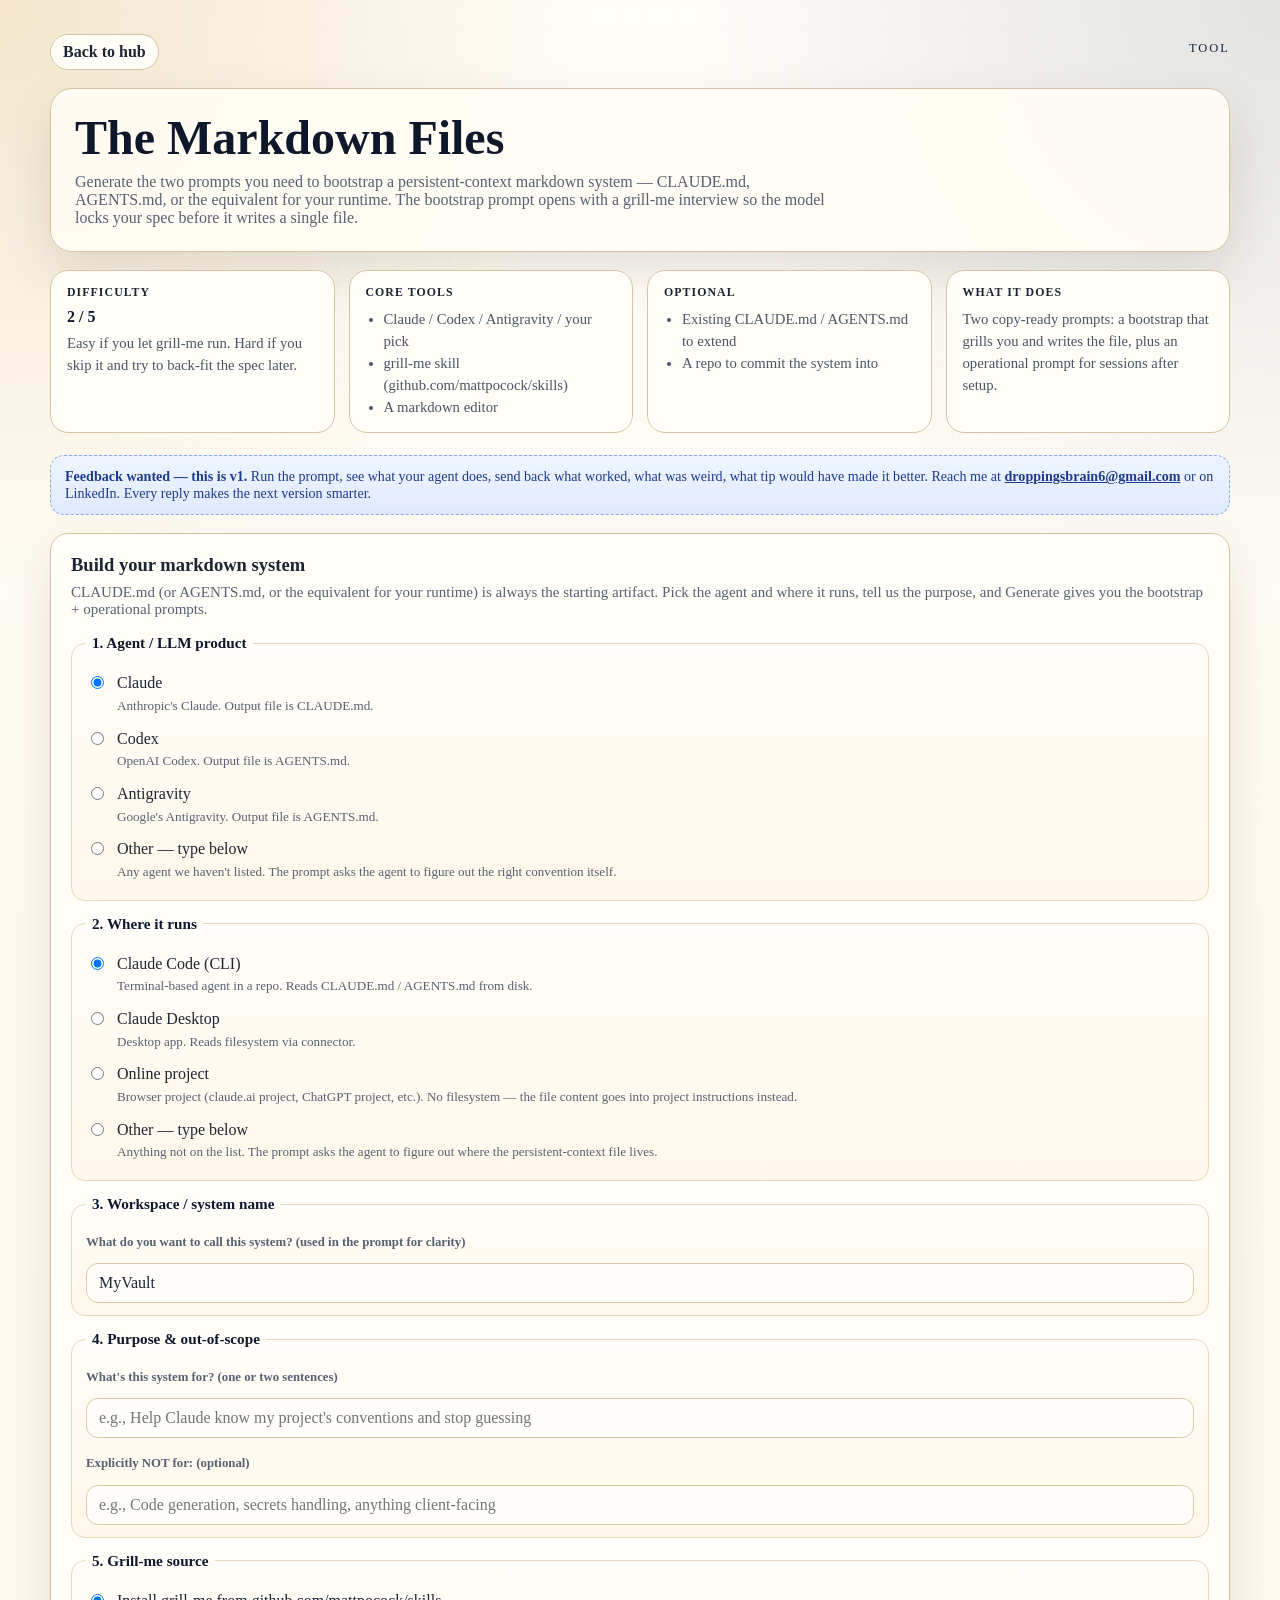
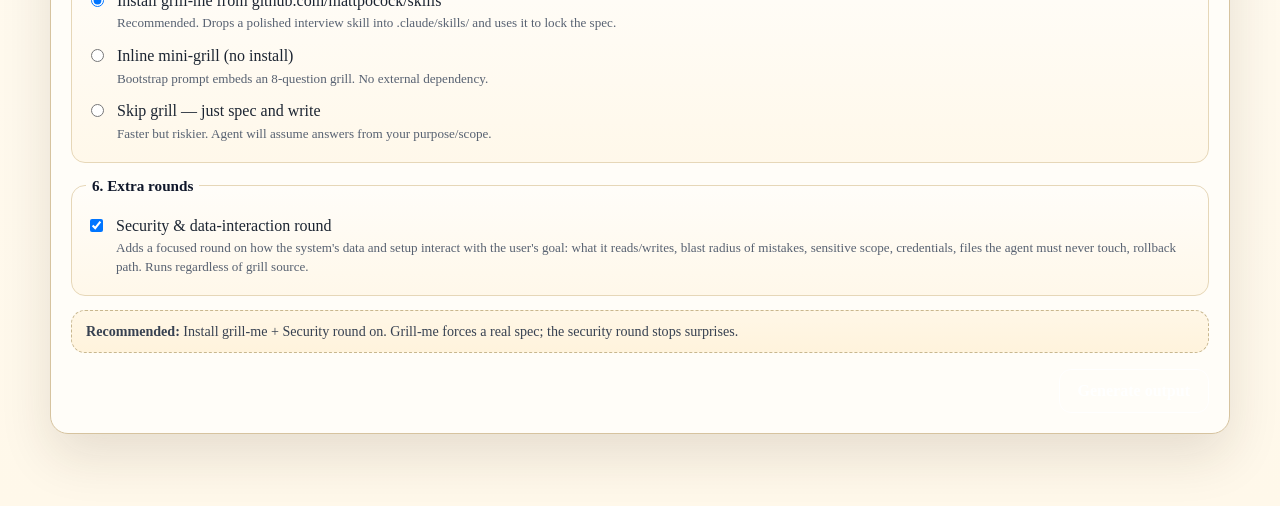
==== commit e044c9ec: "form redesign: agent product (Claude/Codex/Antigravity/Other) + runtime + auto CLAUDE.md vs AGENTS.m" ====
--- a/items/note-intake.html
+++ b/items/note-intake.html
@@ -6,7 +6,7 @@
     <title>The Markdown Files | RebootPilot</title>
     <meta
         name="description"
-        content="Generate the bootstrap + operational prompts for a markdown-based Claude system. Built around grill-me-driven setup so the LLM locks the spec before writing any files."
+        content="Generate the bootstrap + operational prompts for a CLAUDE.md / AGENTS.md persistent-context system. Built around grill-me-driven setup so the LLM locks the spec before writing any files."
     />
     <link rel="stylesheet" href="../assets/site.css" />
     <style>
@@ -108,6 +108,8 @@
             background: #fffefb;
             color: var(--ink);
         }
+        .other-input { margin-top: 6px; max-width: 360px; }
+        .other-input[hidden] { display: none; }
         .tool-note {
             padding: 12px 14px;
             margin-top: 4px;
@@ -117,6 +119,12 @@
             border: 1px dashed #c8b78f;
             color: #374151;
         }
+        .feedback-note {
+            background: linear-gradient(180deg, #eef5ff 0%, #e0eaff 100%);
+            border: 1px dashed #8aaadf;
+            color: #1e3a8a;
+        }
+        .feedback-note a { color: #1e3a8a; font-weight: 700; }
         .action-row {
             display: flex;
             justify-content: flex-end;
@@ -222,7 +230,7 @@
 
             <section class="tool-hero">
                 <h1>The Markdown Files</h1>
-                <p>Generate the two prompts you need to bootstrap a markdown-based Claude system &mdash; CLAUDE.md vault, a Claude Skill, or both. The bootstrap prompt opens with a grill-me interview so the model locks your spec (especially trigger conditions and hot vs cold corpus) before it writes a single file.</p>
+                <p>Generate the two prompts you need to bootstrap a persistent-context markdown system &mdash; CLAUDE.md, AGENTS.md, or the equivalent for your runtime. The bootstrap prompt opens with a grill-me interview so the model locks your spec before it writes a single file.</p>
             </section>
 
             <section class="utility-bar" aria-label="Tool overview">
@@ -234,7 +242,7 @@
                 <article class="utility-card">
                     <strong>Core tools</strong>
                     <ul>
-                        <li>Claude Code or Claude Desktop</li>
+                        <li>Claude / Codex / Antigravity / your pick</li>
                         <li>grill-me skill (github.com/mattpocock/skills)</li>
                         <li>A markdown editor</li>
                     </ul>
@@ -242,64 +250,52 @@
                 <article class="utility-card">
                     <strong>Optional</strong>
                     <ul>
-                        <li>Existing CLAUDE.md to extend</li>
-                        <li>Existing .claude/skills/ folder</li>
+                        <li>Existing CLAUDE.md / AGENTS.md to extend</li>
                         <li>A repo to commit the system into</li>
                     </ul>
                 </article>
                 <article class="utility-card">
                     <strong>What it does</strong>
-                    <p>Two copy-ready prompts: a bootstrap prompt that grills you and writes the markdown system, plus an operational prompt for sessions after setup.</p>
+                    <p>Two copy-ready prompts: a bootstrap that grills you and writes the file, plus an operational prompt for sessions after setup.</p>
                 </article>
             </section>
 
+            <section class="tool-note feedback-note">
+                <strong>Feedback wanted &mdash; this is v1.</strong> Run the prompt, see what your agent does, send back what worked, what was weird, what tip would have made it better. Reach me at <a href="mailto:droppingsbrain6@gmail.com">droppingsbrain6@gmail.com</a> or on LinkedIn. Every reply makes the next version smarter.
+            </section>
+
             <section class="tool-panel pickers">
                 <h2>Build your markdown system</h2>
-                <p class="panel-intro">Pick what kind of system you're setting up, how it should enter context, and what it's for. Generate gives you the bootstrap prompt and the operational follow-up.</p>
+                <p class="panel-intro">CLAUDE.md (or AGENTS.md, or the equivalent for your runtime) is always the starting artifact. Pick the agent and where it runs, tell us the purpose, and Generate gives you the bootstrap + operational prompts.</p>
 
                 <fieldset>
-                    <legend>1. System target</legend>
-                    <label><input type="radio" name="system" value="claudemd" checked> <span>CLAUDE.md vault &mdash; persistent always-loaded context<span class="hint">For things Claude needs every turn: who you are, how you work, what's in scope.</span></span></label>
-                    <label><input type="radio" name="system" value="skill"> <span>Claude Skill &mdash; triggered, loaded on demand<span class="hint">A markdown folder that loads when its trigger fires. Better for niche or heavy content.</span></span></label>
-                    <label><input type="radio" name="system" value="both"> <span>Both &mdash; CLAUDE.md hot index + cold-loaded skills<span class="hint">Recommended once a system gets non-trivial. Hot index points at cold skill files.</span></span></label>
+                    <legend>1. Agent / LLM product</legend>
+                    <label><input type="radio" name="agent" value="claude" checked> <span>Claude<span class="hint">Anthropic's Claude. Output file is CLAUDE.md.</span></span></label>
+                    <label><input type="radio" name="agent" value="codex"> <span>Codex<span class="hint">OpenAI Codex. Output file is AGENTS.md.</span></span></label>
+                    <label><input type="radio" name="agent" value="antigravity"> <span>Antigravity<span class="hint">Google's Antigravity. Output file is AGENTS.md.</span></span></label>
+                    <label><input type="radio" name="agent" value="other"> <span>Other &mdash; type below<span class="hint">Any agent we haven't listed. The prompt asks the agent to figure out the right convention itself.</span></span></label>
+                    <input class="text-input other-input" id="agentOther" type="text" placeholder="e.g., Cursor, Aider, Roo Code" hidden>
                 </fieldset>
 
                 <fieldset>
-                    <legend>2. Runtime &amp; name</legend>
-                    <div class="field-row">
-                        <div class="field-block">
-                            <label for="runtime">Where this runs</label>
-                            <select class="select-input" id="runtime">
-                                <option value="code">Claude Code (CLI)</option>
-                                <option value="desktop">Claude Desktop</option>
-                                <option value="multi">Multi-runtime portable</option>
-                            </select>
-                        </div>
-                        <div class="field-block">
-                            <label for="workspaceName">Workspace / system name</label>
-                            <input class="text-input" type="text" id="workspaceName" value="MyVault">
-                        </div>
+                    <legend>2. Where it runs</legend>
+                    <label><input type="radio" name="runtime" value="code" checked> <span>Claude Code (CLI)<span class="hint">Terminal-based agent in a repo. Reads CLAUDE.md / AGENTS.md from disk.</span></span></label>
+                    <label><input type="radio" name="runtime" value="desktop"> <span>Claude Desktop<span class="hint">Desktop app. Reads filesystem via connector.</span></span></label>
+                    <label><input type="radio" name="runtime" value="online"> <span>Online project<span class="hint">Browser project (claude.ai project, ChatGPT project, etc.). No filesystem &mdash; the file content goes into project instructions instead.</span></span></label>
+                    <label><input type="radio" name="runtime" value="other"> <span>Other &mdash; type below<span class="hint">Anything not on the list. The prompt asks the agent to figure out where the persistent-context file lives.</span></span></label>
+                    <input class="text-input other-input" id="runtimeOther" type="text" placeholder="e.g., VS Code Copilot CLI, Aider in tmux" hidden>
+                </fieldset>
+
+                <fieldset>
+                    <legend>3. Workspace / system name</legend>
+                    <div class="field-block">
+                        <label for="workspaceName">What do you want to call this system? (used in the prompt for clarity)</label>
+                        <input class="text-input" type="text" id="workspaceName" value="MyVault">
                     </div>
                 </fieldset>
 
                 <fieldset>
-                    <legend>3. Context strategy &mdash; hot vs cold</legend>
-                    <p class="panel-intro" style="margin:0 0 8px">How content enters the model's context. Single biggest decision in the design.</p>
-                    <label><input type="radio" name="hotcold" value="all-hot"> <span>All hot &mdash; everything always loaded<span class="hint">Simple. Bloats context. OK for tiny systems (under ~10KB).</span></span></label>
-                    <label><input type="radio" name="hotcold" value="all-cold"> <span>All cold &mdash; nothing loads until triggered<span class="hint">Lean. Requires a strong trigger and a clear "where to look" entry point.</span></span></label>
-                    <label><input type="radio" name="hotcold" value="mixed" checked> <span>Mixed &mdash; hot index + cold body files<span class="hint">Recommended. A tiny CLAUDE.md acts as table of contents; bodies load on demand.</span></span></label>
-                </fieldset>
-
-                <fieldset>
-                    <legend>4. Trigger surface &mdash; when does this enter context</legend>
-                    <label><input type="radio" name="trigger" value="always" checked> <span>Always-on (CLAUDE.md only)<span class="hint">Loads every turn. Reserve for foundational rules.</span></span></label>
-                    <label><input type="radio" name="trigger" value="keyword"> <span>Keyword match<span class="hint">Loads when the user mentions specific terms or topics.</span></span></label>
-                    <label><input type="radio" name="trigger" value="task-shape"> <span>Task shape<span class="hint">Loads when the user's request matches a task pattern (e.g., "write a PR description").</span></span></label>
-                    <label><input type="radio" name="trigger" value="manual"> <span>Manual (slash-command)<span class="hint">Only loads when the user explicitly invokes a /command.</span></span></label>
-                </fieldset>
-
-                <fieldset>
-                    <legend>5. Purpose &amp; out-of-scope</legend>
+                    <legend>4. Purpose &amp; out-of-scope</legend>
                     <div class="field-block">
                         <label for="purpose">What's this system for? (one or two sentences)</label>
                         <input class="text-input" type="text" id="purpose" placeholder="e.g., Help Claude know my project's conventions and stop guessing">
@@ -311,18 +307,18 @@
                 </fieldset>
 
                 <fieldset>
-                    <legend>6. Grill-me source</legend>
+                    <legend>5. Grill-me source</legend>
                     <label><input type="radio" name="grill" value="external" checked> <span>Install grill-me from github.com/mattpocock/skills<span class="hint">Recommended. Drops a polished interview skill into .claude/skills/ and uses it to lock the spec.</span></span></label>
                     <label><input type="radio" name="grill" value="inline"> <span>Inline mini-grill (no install)<span class="hint">Bootstrap prompt embeds an 8-question grill. No external dependency.</span></span></label>
-                    <label><input type="radio" name="grill" value="skip"> <span>Skip grill &mdash; just spec and write<span class="hint">Faster but riskier. Claude will assume answers from your purpose/scope.</span></span></label>
+                    <label><input type="radio" name="grill" value="skip"> <span>Skip grill &mdash; just spec and write<span class="hint">Faster but riskier. Agent will assume answers from your purpose/scope.</span></span></label>
                 </fieldset>
 
                 <fieldset>
-                    <legend>7. Extra rounds</legend>
-                    <label><input type="checkbox" id="securityGrill" checked> <span>Security &amp; data-interaction round<span class="hint">Adds a focused round on how the system's data and setup interact with the user's goal: what it reads/writes, blast radius of mistakes, sensitive scope, credentials, files Claude must never touch, rollback path. Runs regardless of grill source.</span></span></label>
+                    <legend>6. Extra rounds</legend>
+                    <label><input type="checkbox" id="securityGrill" checked> <span>Security &amp; data-interaction round<span class="hint">Adds a focused round on how the system's data and setup interact with the user's goal: what it reads/writes, blast radius of mistakes, sensitive scope, credentials, files the agent must never touch, rollback path. Runs regardless of grill source.</span></span></label>
                 </fieldset>
 
-                <div class="tool-note"><strong>Recommended path:</strong> Mixed hot/cold + Always-on for the index + Install grill-me + Security round on. Grill-me forces a real spec; mixed strategy keeps context lean; security round stops surprises.</div>
+                <div class="tool-note"><strong>Recommended:</strong> Install grill-me + Security round on. Grill-me forces a real spec; the security round stops surprises.</div>
                 <div class="action-row">
                     <button class="generate-btn" id="generateOutput" type="button">Generate output</button>
                 </div>
@@ -335,7 +331,7 @@
             <div class="output-dialog-head">
                 <div>
                     <h2 id="outputTitle">Generated prompts</h2>
-                    <p id="outputSubtitle">Bootstrap prompt grills you and writes the system. Operational prompt is for every session after.</p>
+                    <p id="outputSubtitle">Bootstrap prompt grills you and writes the file. Operational prompt is for every session after.</p>
                 </div>
                 <button class="output-close" id="closeOutput" type="button">Close</button>
             </div>
@@ -345,11 +341,11 @@
 
     <script>
         const state = {
-            system: "claudemd",
+            agent: "claude",
+            agentOther: "",
             runtime: "code",
+            runtimeOther: "",
             workspaceName: "MyVault",
-            hotcold: "mixed",
-            trigger: "always",
             purpose: "",
             scopeOut: "",
             grill: "external",
@@ -357,7 +353,8 @@
         };
 
         const els = {
-            runtime: document.getElementById("runtime"),
+            agentOther: document.getElementById("agentOther"),
+            runtimeOther: document.getElementById("runtimeOther"),
             workspaceName: document.getElementById("workspaceName"),
             purpose: document.getElementById("purpose"),
             scopeOut: document.getElementById("scopeOut"),
@@ -369,33 +366,24 @@
             subtitle: document.getElementById("outputSubtitle")
         };
 
+        function agentLabel() {
+            if (state.agent === "claude") return "Claude";
+            if (state.agent === "codex") return "Codex";
+            if (state.agent === "antigravity") return "Antigravity";
+            return state.agentOther.trim() || "your chosen agent";
+        }
+
+        function contextFileName() {
+            if (state.agent === "claude") return "CLAUDE.md";
+            if (state.agent === "codex" || state.agent === "antigravity") return "AGENTS.md";
+            return "the agent-specific persistent-context file (CLAUDE.md / AGENTS.md / equivalent — the agent should know which)";
+        }
+
         function runtimeLabel() {
-            return ({ code: "Claude Code", desktop: "Claude Desktop", multi: "any Claude runtime" })[state.runtime];
-        }
-
-        function systemLabel() {
-            return ({
-                claudemd: "CLAUDE.md vault (persistent context)",
-                skill: "Claude Skill (triggered)",
-                both: "CLAUDE.md hot index + Claude Skills (cold-loaded)"
-            })[state.system];
-        }
-
-        function hotColdLabel() {
-            return ({
-                "all-hot": "all-hot — everything loads every turn",
-                "all-cold": "all-cold — nothing loads until trigger fires",
-                mixed: "mixed — hot index + cold body files"
-            })[state.hotcold];
-        }
-
-        function triggerLabel() {
-            return ({
-                always: "always-on (every turn)",
-                keyword: "keyword match",
-                "task-shape": "task-shape match",
-                manual: "manual /command invoke"
-            })[state.trigger];
+            if (state.runtime === "code") return "Claude Code (CLI)";
+            if (state.runtime === "desktop") return "Claude Desktop";
+            if (state.runtime === "online") return "an online project (browser-based, no filesystem)";
+            return state.runtimeOther.trim() || "a runtime not on the standard list";
         }
 
         function configBlock() {
@@ -403,40 +391,32 @@
             const purpose = state.purpose.trim() || "(not yet specified — grill the user before writing)";
             const scopeOut = state.scopeOut.trim() || "(not specified)";
             return [
-                "- System type: " + systemLabel(),
+                "- Agent / LLM: " + agentLabel(),
                 "- Runtime: " + runtimeLabel(),
-                "- Workspace name: " + ws,
-                "- Context strategy: " + hotColdLabel(),
-                "- Trigger surface: " + triggerLabel(),
+                "- Persistent-context file: " + contextFileName(),
+                "- System name: " + ws,
                 "- Purpose: " + purpose,
                 "- Explicitly out of scope: " + scopeOut
             ].join("\n");
         }
 
         function grillSection() {
-            const focusBlock = [
-                "Trigger conditions — When should this system enter context? Walk through always-on vs keyword vs task-shape vs manual. Lock one, with concrete examples (which exact phrases, which task shapes).",
-                "Hot vs cold corpus — What loads every turn vs on demand? Identify the always-loaded INDEX and the cold-loaded BODY files. Estimate sizes (KB, file count). If everything is hot, justify why."
-            ].join("\n- ");
-
             if (state.grill === "external") {
                 return [
                     "## Step 1 — Make sure grill-me is installed",
-                    "Check whether the grill-me skill exists in the active runtime's .claude/skills/ directory. If not, install it from github.com/mattpocock/skills (clone the repo, copy the grill-me skill into .claude/skills/grill-me/, restart the session if required).",
+                    "Check whether the grill-me skill exists in the active runtime's skills directory (e.g., .claude/skills/ for Claude, equivalent for others). If not, install it from github.com/mattpocock/skills (clone, copy the grill-me folder into the skills directory, restart the session if required).",
                     "",
                     "## Step 2 — Use grill-me to interview the user",
-                    "Run the grill-me skill on this system spec. Keep the full interview under 10 questions, grouped by topic. Do not skip topics; do compress related ones.",
-                    "",
-                    "Push hard on these two topics — they're the load-bearing decisions:",
-                    "- " + focusBlock,
-                    "",
-                    "Cover briefly:",
+                    "Run the grill-me skill on this system spec. Keep the full interview under 10 questions, grouped by topic. Don't skip topics; do compress related ones.",
+                    "",
+                    "Cover:",
                     "- Purpose: What problem does this system solve? Name the failure mode it prevents.",
                     "- Audience: Who operates this — the user, an agent, both?",
+                    "- Existing setup: What runtime, repo, vault, or prior context files already exist that this should respect?",
                     "- Boundaries: What looks in-scope but isn't?",
-                    "- Pruning: How does this stay lean as it grows? What's the signal to split, retire, or compress a file?",
-                    "",
-                    "Don't accept hand-waving. If an answer is vague, push back with a concrete example. If the user contradicts an earlier answer, flag it and ask which one to keep.",
+                    "- Conventions: How do they want the agent to behave (formatting, voice, level of detail, when to ask vs decide)?",
+                    "",
+                    "Don't accept hand-waving. If an answer is vague, push back with a concrete example. If the user contradicts an earlier answer, flag it and ask which to keep.",
                     "",
                     "After the interview, summarize what was said in your own words and wait for the user to confirm before writing any files."
                 ].join("\n");
@@ -444,58 +424,30 @@
             if (state.grill === "inline") {
                 return [
                     "## Inline grill — interview before writing",
-                    "Ask these 8 questions, grouped, one round at a time. Don't write any files until the user confirms the summary at the end.",
-                    "",
-                    "Round 1 — Purpose (2 questions)",
-                    "1. What problem does this system solve? (Specific failure mode it prevents.)",
-                    "2. Who operates this — you, an agent, both?",
-                    "",
-                    "Round 2 — Trigger (2 questions, push hard)",
-                    "3. When should this system enter context? Always-on, keyword, task-shape, or manual?",
-                    "4. If keyword/task-shape: which exact phrases or task patterns?",
-                    "",
-                    "Round 3 — Hot vs cold corpus (3 questions, push hard)",
-                    "5. What's the always-loaded core? (CLAUDE.md material — under ~5KB ideal.)",
-                    "6. What's the cold-loaded body? (Skill files loaded only when triggered.)",
-                    "7. Rough total size — KB, file count, growth expectation?",
-                    "",
-                    "Round 4 — Boundaries (1 question)",
-                    "8. What is this system NOT for? Anything that looks in-scope but isn't?",
-                    "",
-                    "After all 4 rounds, summarize and wait for the user to confirm before writing files."
+                    "Ask these 8 questions, grouped, one round at a time. Don't write until the user confirms the summary at the end.",
+                    "",
+                    "Round 1 — Identity (2 questions)",
+                    "1. Who are you and what do you do? (Used to shape the agent's awareness of context.)",
+                    "2. What problem does this system solve — what failure mode does it prevent?",
+                    "",
+                    "Round 2 — Existing setup (2 questions)",
+                    "3. What runtime / repo / vault / prior context files already exist that this should respect?",
+                    "4. Anything the agent should NOT touch or assume?",
+                    "",
+                    "Round 3 — Conventions (2 questions)",
+                    "5. How do you want the agent to talk to you (terse vs verbose, ask-vs-decide thresholds)?",
+                    "6. Any formatting or voice rules (no emoji, no apologies, specific tone)?",
+                    "",
+                    "Round 4 — Boundaries (2 questions)",
+                    "7. What is this system NOT for?",
+                    "8. What's the smallest first version of the file we can ship today?",
+                    "",
+                    "After all 4 rounds, summarize and wait for the user to confirm before writing."
                 ].join("\n");
             }
             return [
                 "## Skip grill — assume the stated purpose and scope are sufficient",
-                "Don't run a long interview. If a key decision (especially trigger condition or hot/cold split) is not derivable from the stated purpose, ask exactly one focused question to fill the gap. Otherwise proceed straight to the writing step."
-            ].join("\n");
-        }
-
-        function writeStep() {
-            if (state.system === "claudemd") {
-                return [
-                    "Write or update CLAUDE.md at the active project root.",
-                    "- Lead with WHO the user is, HOW they work, and THEIR existing setup (read from grill answers).",
-                    "- Then explicit rules and out-of-scope.",
-                    "- Keep it under 200 lines if possible. If longer, split into cold skill files and link from CLAUDE.md.",
-                    "- If CLAUDE.md already exists, propose a diff (don't overwrite silently)."
-                ].join("\n");
-            }
-            if (state.system === "skill") {
-                return [
-                    "Create a Claude Skill at .claude/skills/<skill-name>/ with:",
-                    "- index.md (entry point with frontmatter: name, description/trigger, summary)",
-                    "- One or more body files for the actual rules and content",
-                    "- A README.md if there are setup steps the human runs",
-                    "Frontmatter must declare the trigger condition (" + triggerLabel() + ") explicitly so the loader can pattern-match it."
-                ].join("\n");
-            }
-            return [
-                "Write both layers:",
-                "1. CLAUDE.md (hot index) — lists what skills exist, each with a one-line description and the exact trigger that loads it. Keep this file tight; it's the table of contents, not the content.",
-                "2. .claude/skills/<skill-name>/ — cold-loaded skill folders. Each has an index.md (frontmatter + summary) plus body files holding the real rules.",
-                "",
-                "Don't duplicate content between layers. If something appears in CLAUDE.md, it loads every turn; if it's a niche reference, push it into a skill body."
+                "Don't run a long interview. If a key decision is not derivable from the stated purpose, ask exactly one focused question to fill the gap. Otherwise proceed straight to the writing step."
             ].join("\n");
         }
 
@@ -508,18 +460,51 @@
                 "- What data does this system read or write? Be exact about paths, services, accounts.",
                 "- Is any of it sensitive — credentials, PII, client material, anything covered by an NDA or compliance rule?",
                 "- Where do credentials live (env vars, .env, secrets manager, keychain)? What is the system actually allowed to read?",
-                "- Blast radius: if you (the assistant) get this wrong, what gets damaged, leaked, or hard to roll back?",
+                "- Blast radius: if you (the agent) get this wrong, what gets damaged, leaked, or hard to roll back?",
                 "- Forbidden surfaces: which files, paths, services, or accounts must NEVER be touched by this system, even on user request inside its loaded scope?",
-                "- Integrations: how does this system interact with other tools, agents, MCP servers, or automations the user already has running?",
+                "- Integrations: how does this system interact with other tools, agents, MCP servers, or automations the user has running?",
                 "- Rollback: what's the path back if a markdown change breaks something? Is the system in version control?",
                 "",
                 "Surface contradictions explicitly. If the user says \"no sensitive data\" but the system needs to read .env or call an authenticated API, push back and reconcile before writing."
             ].join("\n");
         }
 
+        function writeStep() {
+            if (state.runtime === "online") {
+                return [
+                    "Runtime is an online project (no filesystem). Don't write a file — instead, generate the exact text that should be pasted into the project's system instructions / project knowledge area.",
+                    "Output the content as a single markdown block, clearly labeled, ready to paste.",
+                    "If the user already has system instructions in place, propose a diff showing what to add and where, not a wholesale replacement."
+                ].join("\n");
+            }
+            if (state.agent === "other" || state.runtime === "other") {
+                return [
+                    "Determine the correct persistent-context convention for the chosen agent + runtime before writing.",
+                    "If a known convention exists (CLAUDE.md, AGENTS.md, .cursor/rules, .aider.conf.yml, etc.), use it.",
+                    "If unknown, ask the user once, then proceed.",
+                    "Write or update the file at the project root. If it exists, propose a diff first, don't overwrite silently."
+                ].join("\n");
+            }
+            return [
+                "Write or update " + contextFileName() + " at the active project root.",
+                "- Lead with WHO the user is, HOW they work, and THEIR existing setup (read from grill answers).",
+                "- Then explicit rules and out-of-scope.",
+                "- Keep it under 200 lines if possible. If longer, split related material into linked files and reference them from " + contextFileName() + ".",
+                "- If " + contextFileName() + " already exists, propose a diff (don't overwrite silently)."
+            ].join("\n");
+        }
+
+        function feedbackSection() {
+            return [
+                "",
+                "# Feedback (please)",
+                "This generator is in active refinement. If you spot anything weird about this prompt — bad assumptions, missing rounds, output that surprised you, or a tip that made it run better — send it back to droppingsbrain6@gmail.com. Every reply sharpens the next version."
+            ].join("\n");
+        }
+
         function buildBootstrapPrompt() {
             return [
-                "You are " + runtimeLabel() + " bootstrapping a markdown system: " + systemLabel() + ".",
+                "You are " + agentLabel() + " running in " + runtimeLabel() + ", bootstrapping a persistent-context markdown system.",
                 "",
                 "# Stated configuration",
                 configBlock(),
@@ -531,32 +516,23 @@
                 writeStep(),
                 "",
                 "# Safety",
-                "- Never overwrite an existing CLAUDE.md or skill file without showing a diff and getting approval.",
+                "- Never overwrite an existing context file without showing a diff and getting approval.",
                 "- Never delete files.",
                 "- Add new content as clearly delimited sections; don't blend it into prior content silently.",
-                "- Document the trigger condition explicitly (in frontmatter or the CLAUDE.md index entry).",
-                "- Keep the always-loaded surface minimal. If something doesn't need to load every turn, move it to a cold skill.",
+                "- Keep the persistent-context surface minimal. If something doesn't need to be loaded every turn, document it in a separate file and reference it.",
                 "",
                 "# Done when",
-                "Done when the user confirms (a) the spec summary, (b) the file diffs, and (c) the trigger condition. Output a one-paragraph handoff describing what was created and how to use it in subsequent sessions."
+                "Done when the user confirms (a) the spec summary, (b) the file diffs (or pasteable content for online projects), and (c) any open questions are resolved. Output a one-paragraph handoff describing what was created and how to use it in subsequent sessions.",
+                feedbackSection()
             ].join("\n");
         }
 
         function buildOperationalPrompt() {
-            const loadedLine = state.system === "claudemd"
-                ? "- CLAUDE.md (always-loaded persistent context)"
-                : state.system === "skill"
-                    ? "- The triggered skill body files for this turn"
-                    : "- CLAUDE.md (hot index, every turn)\n- Whichever skill files matched this turn's trigger";
-            const triggerSanityLine = state.trigger === "keyword" || state.trigger === "task-shape"
-                ? "If the user's message doesn't actually match the trigger, you should not be loaded. Confirm the trigger fired correctly before acting."
-                : "";
-            return [
-                "You are " + runtimeLabel() + " operating with the " + (state.workspaceName.trim() || "MyVault") + " markdown system loaded.",
-                "",
-                "# Trigger that brought this in",
-                "Configured to load on: " + triggerLabel() + ".",
-                triggerSanityLine,
+            const loadedLine = state.runtime === "online"
+                ? "- Project instructions / project knowledge (always in scope while the project is open)"
+                : "- " + contextFileName() + " (always-loaded persistent context)";
+            return [
+                "You are " + agentLabel() + " operating with the " + (state.workspaceName.trim() || "MyVault") + " markdown system loaded.",
                 "",
                 "# What's loaded right now",
                 loadedLine,
@@ -564,15 +540,15 @@
                 "# Behavior",
                 "- Cite the markdown source when applying any rule from the system.",
                 "- If the user's request is outside the loaded scope, say so before acting.",
-                "- If the relevant content lives in a cold skill that wasn't triggered, name the skill the user should load — don't fabricate the rule from memory.",
-                "- Don't invent paths, conventions, or rules that aren't in the loaded files.",
+                "- Don't invent paths, conventions, or rules that aren't in the loaded content.",
                 "",
                 "# Updating the system",
                 "- Only on user request.",
                 "- For substantial additions, re-run the bootstrap (with grill-me) instead of patching ad hoc.",
-                "- Show diffs before writing.",
-                "- Keep the always-loaded surface lean. If a new addition doesn't need every turn, put it in a cold skill, not in CLAUDE.md."
-            ].filter(Boolean).join("\n");
+                "- Show diffs (or proposed pasteable text for online projects) before writing or replacing.",
+                "- Keep the always-loaded surface lean. If a new addition doesn't need every turn, put it in a referenced file or skill, not in the main context file.",
+                feedbackSection()
+            ].join("\n");
         }
 
         function generateBlocks() {
@@ -628,19 +604,28 @@
             els.modal.setAttribute("aria-hidden", "false");
         }
 
-        document.querySelectorAll('input[name="system"]').forEach(function(el) {
-            el.addEventListener("change", function(event) { state.system = event.target.value; });
+        function syncOtherInputs() {
+            els.agentOther.hidden = state.agent !== "other";
+            els.runtimeOther.hidden = state.runtime !== "other";
+        }
+
+        document.querySelectorAll('input[name="agent"]').forEach(function(el) {
+            el.addEventListener("change", function(event) {
+                state.agent = event.target.value;
+                syncOtherInputs();
+            });
         });
-        document.querySelectorAll('input[name="hotcold"]').forEach(function(el) {
-            el.addEventListener("change", function(event) { state.hotcold = event.target.value; });
-        });
-        document.querySelectorAll('input[name="trigger"]').forEach(function(el) {
-            el.addEventListener("change", function(event) { state.trigger = event.target.value; });
+        document.querySelectorAll('input[name="runtime"]').forEach(function(el) {
+            el.addEventListener("change", function(event) {
+                state.runtime = event.target.value;
+                syncOtherInputs();
+            });
         });
         document.querySelectorAll('input[name="grill"]').forEach(function(el) {
             el.addEventListener("change", function(event) { state.grill = event.target.value; });
         });
-        els.runtime.addEventListener("change", function(event) { state.runtime = event.target.value; });
+        els.agentOther.addEventListener("input", function(event) { state.agentOther = event.target.value; });
+        els.runtimeOther.addEventListener("input", function(event) { state.runtimeOther = event.target.value; });
         els.workspaceName.addEventListener("input", function(event) { state.workspaceName = event.target.value; });
         els.purpose.addEventListener("input", function(event) { state.purpose = event.target.value; });
         els.scopeOut.addEventListener("input", function(event) { state.scopeOut = event.target.value; });
@@ -656,6 +641,8 @@
                 els.modal.setAttribute("aria-hidden", "true");
             }
         });
+
+        syncOtherInputs();
     </script>
 </body>
 </html>
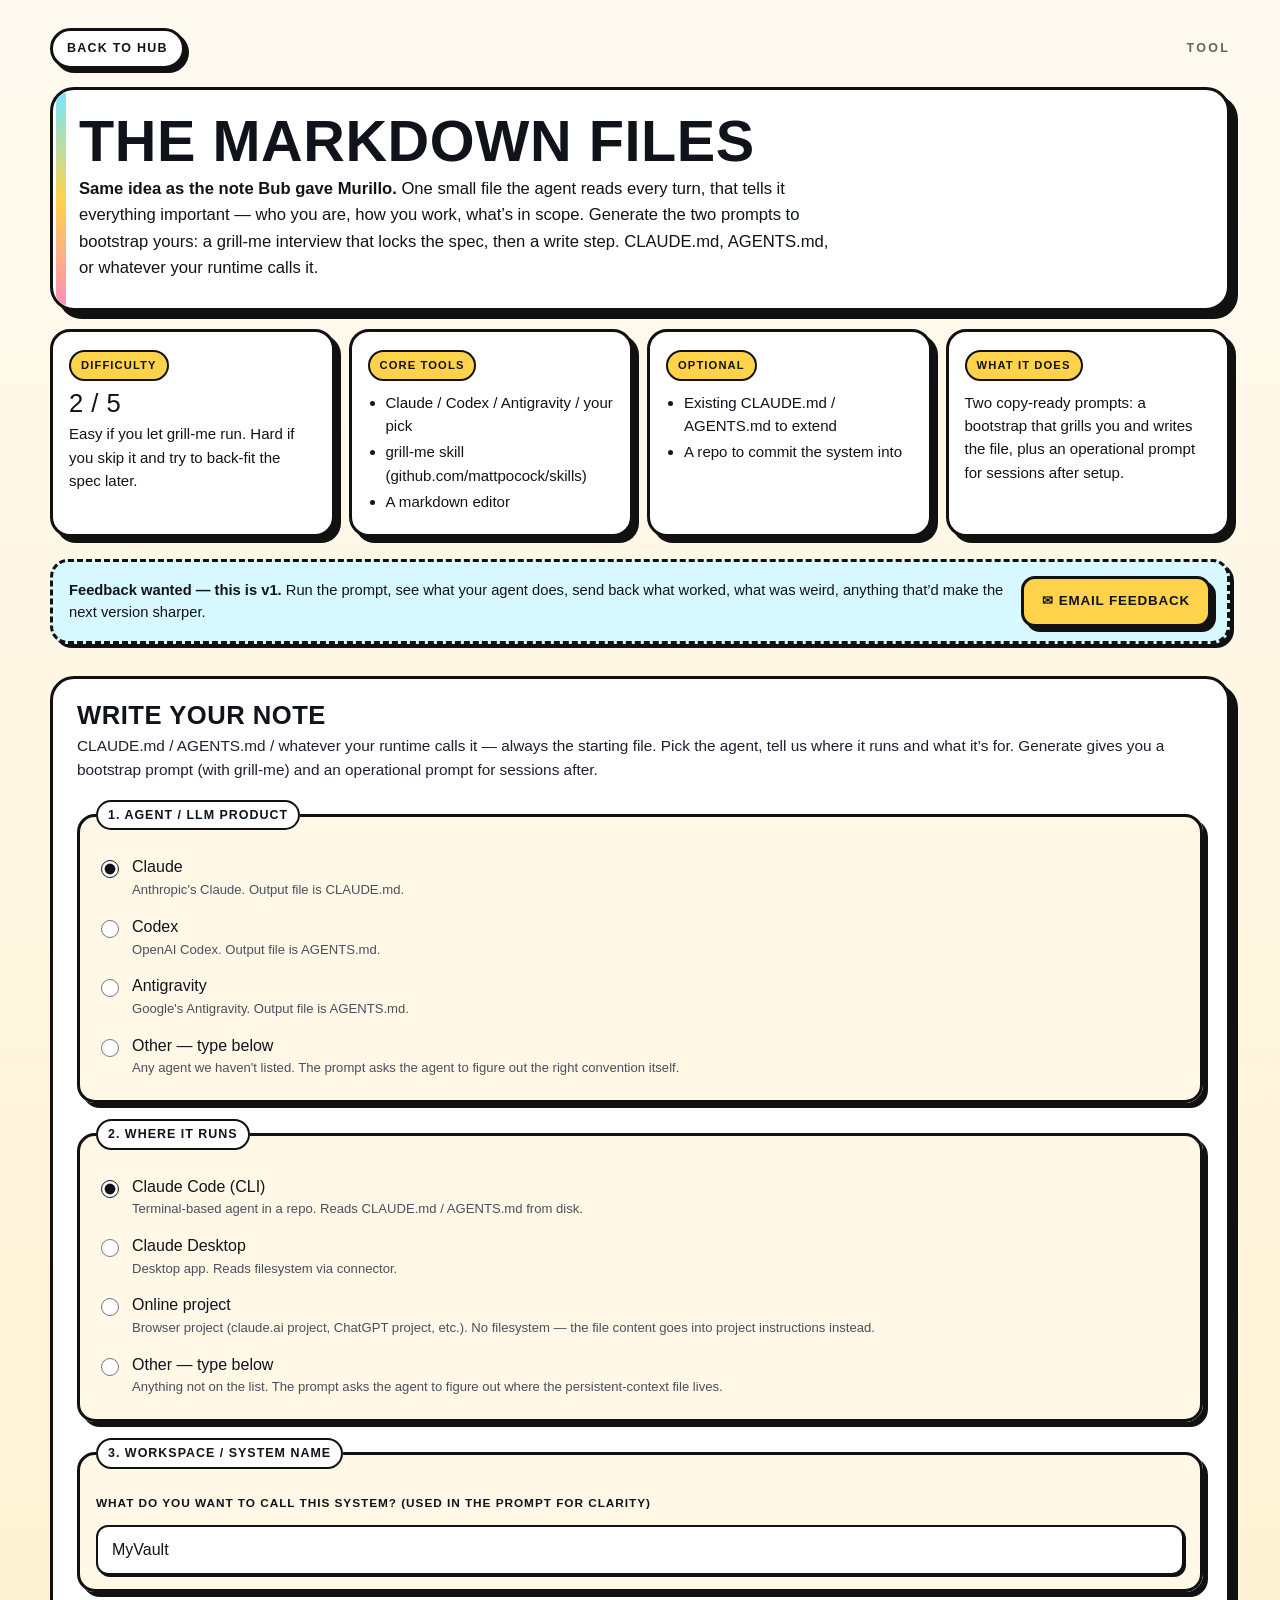
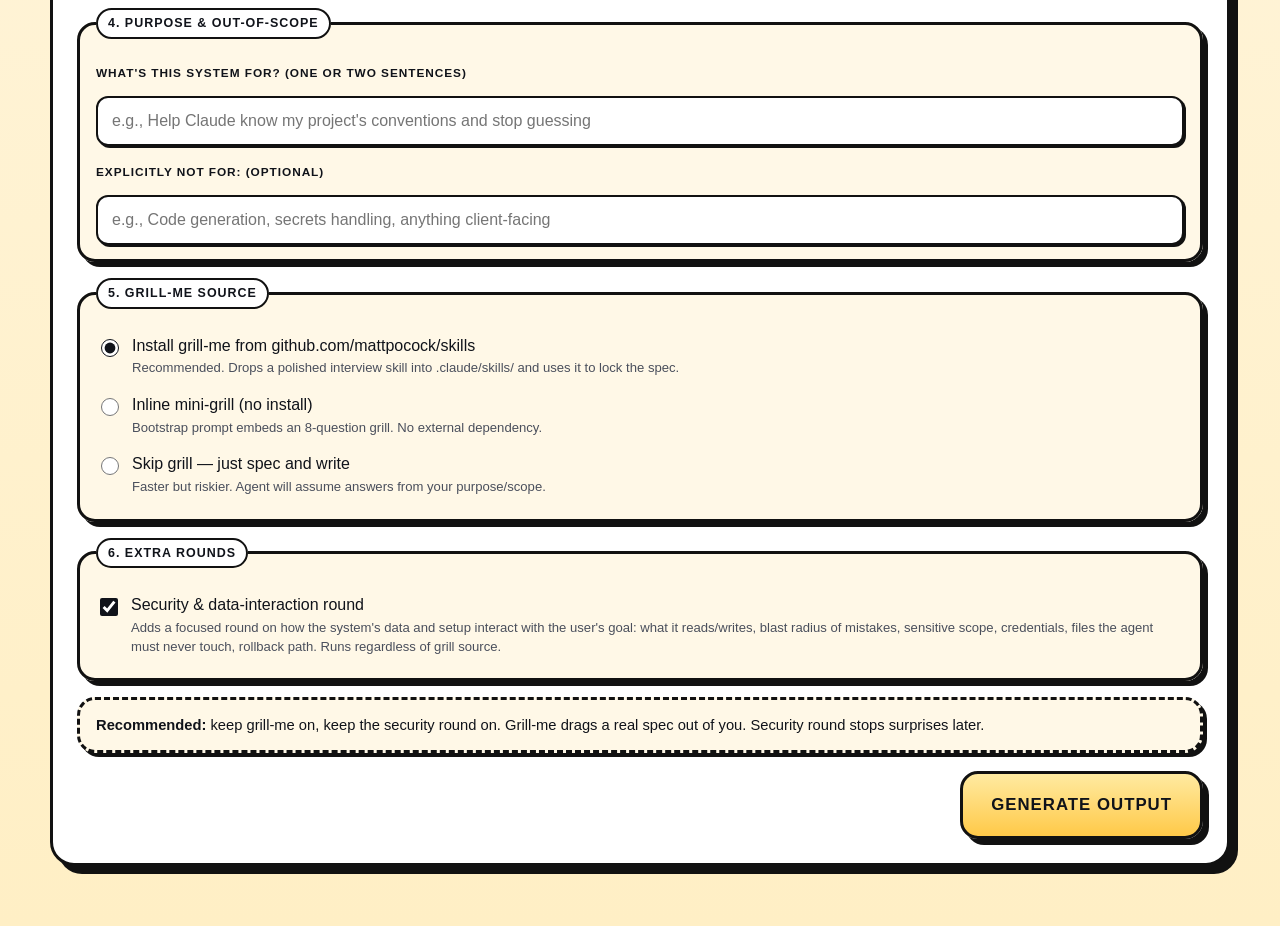
==== commit d0080494: "tool: align with messaging - crayon palette, chunky borders, hero ties to Murillo note throughline; " ====
--- a/items/note-intake.html
+++ b/items/note-intake.html
@@ -8,216 +8,79 @@
         name="description"
         content="Generate the bootstrap + operational prompts for a CLAUDE.md / AGENTS.md persistent-context system. Built around grill-me-driven setup so the LLM locks the spec before writing any files."
     />
-    <link rel="stylesheet" href="../assets/site.css" />
     <style>
-        .tool-layout { display: grid; gap: 18px; }
-        .tool-hero, .tool-panel, .output-modal-panel {
-            background: rgba(255, 252, 245, 0.94);
-            border: 1px solid var(--line);
-            border-radius: 22px;
-            box-shadow: var(--shadow);
-        }
-        .tool-hero { padding: 24px; }
-        .tool-hero h1 { margin: 0; font-size: clamp(1.9rem, 4vw, 3rem); color: #0f172a; }
-        .tool-hero p { margin: 10px 0 0; max-width: 760px; color: var(--muted); }
-        .utility-bar {
-            display: grid;
-            grid-template-columns: repeat(4, minmax(0, 1fr));
-            gap: 14px;
-        }
-        .utility-card, .tool-panel {
-            background: #fffdf8;
-            border: 1px solid var(--line);
-            border-radius: 18px;
-        }
-        .utility-card { padding: 14px 16px; }
-        .utility-card strong {
-            display: block;
-            margin-bottom: 8px;
-            font-size: 0.74rem;
-            letter-spacing: 0.09em;
-            text-transform: uppercase;
-            color: var(--accent-deep);
-        }
-        .utility-card p, .utility-card ul {
-            margin: 0;
-            color: #4b5563;
-            font-size: 0.92rem;
-            line-height: 1.5;
-        }
-        .utility-card ul { padding-left: 18px; }
-        .rating-line {
-            margin-bottom: 6px;
-            font-size: 1rem;
-            font-weight: 700;
-            color: #0f172a;
-        }
-        .tool-panel { padding: 20px; }
-        .tool-panel h2 { margin: 0 0 8px; font-size: 1.16rem; }
-        .panel-intro { margin: 0 0 16px; color: var(--muted); font-size: 0.94rem; }
-        .pickers fieldset {
-            margin: 0 0 14px;
-            padding: 14px 14px 12px;
-            border: 1px solid #e6d7b8;
-            border-radius: 14px;
-            background: linear-gradient(180deg, #fffdf9 0%, #fff8ea 100%);
-        }
-        .pickers legend {
-            padding: 0 6px;
-            font-size: 0.95rem;
-            font-weight: 700;
-            color: #0f172a;
-        }
-        .pickers label {
-            display: flex;
-            gap: 10px;
-            align-items: flex-start;
-            padding: 6px 0;
-            line-height: 1.42;
-            cursor: pointer;
-        }
-        .pickers input[type="radio"], .pickers input[type="checkbox"] {
-            margin-top: 4px;
-            flex-shrink: 0;
-        }
-        .hint {
-            display: block;
-            margin-top: 2px;
-            font-size: 0.82rem;
-            color: var(--muted);
-        }
-        .field-row {
-            display: grid;
-            grid-template-columns: 1fr 1fr;
-            gap: 12px;
-            margin-bottom: 14px;
-        }
-        .field-block label {
-            display: block;
-            margin-bottom: 6px;
-            font-size: 0.8rem;
-            font-weight: 600;
-            color: var(--muted);
-        }
-        .text-input, .select-input {
-            width: 100%;
-            padding: 10px 12px;
-            border: 1px solid #dbc9a3;
-            border-radius: 12px;
-            font: inherit;
-            background: #fffefb;
-            color: var(--ink);
-        }
-        .other-input { margin-top: 6px; max-width: 360px; }
-        .other-input[hidden] { display: none; }
-        .tool-note {
-            padding: 12px 14px;
-            margin-top: 4px;
-            border-radius: 14px;
-            font-size: 0.88rem;
-            background: linear-gradient(180deg, #fff7e7 0%, #fff3dc 100%);
-            border: 1px dashed #c8b78f;
-            color: #374151;
-        }
-        .feedback-note {
-            background: linear-gradient(180deg, #eef5ff 0%, #e0eaff 100%);
-            border: 1px dashed #8aaadf;
-            color: #1e3a8a;
-        }
-        .feedback-note a { color: #1e3a8a; font-weight: 700; }
-        .action-row {
-            display: flex;
-            justify-content: flex-end;
-            gap: 10px;
-            margin-top: 16px;
-        }
-        .generate-btn, .output-close, .copy-output {
-            padding: 9px 12px;
-            border-radius: 12px;
-            border: 1px solid #dbc9a3;
-            background: #fffefb;
-            font: inherit;
-            cursor: pointer;
-        }
-        .copy-output {
-            background: var(--accent-soft);
-            border-color: #b7cef6;
-            color: var(--accent-deep);
-            font-weight: 700;
-        }
-        .generate-btn {
-            padding: 12px 18px;
-            background: var(--accent);
-            border-color: var(--accent);
-            color: #fff;
-            font-weight: 700;
-        }
-        .generate-btn:hover, .copy-output:hover, .output-close:hover {
-            transform: translateY(-1px);
-        }
-        .output-modal {
-            position: fixed;
-            inset: 0;
-            z-index: 999;
-            display: none;
-            align-items: center;
-            justify-content: center;
-            padding: 24px;
-            background: rgba(15, 23, 42, 0.62);
-        }
-        .output-modal.active { display: flex; }
-        .output-modal-panel {
-            width: min(980px, 100%);
-            max-height: 88vh;
-            overflow: auto;
-        }
-        .output-dialog-head {
-            position: sticky;
-            top: 0;
-            z-index: 1;
-            display: flex;
-            justify-content: space-between;
-            align-items: center;
-            gap: 12px;
-            padding: 18px 20px;
-            border-bottom: 1px solid var(--line);
-            background: #fffdf8;
-        }
-        .output-dialog-head h2 { margin: 0; font-size: 1.15rem; }
-        .output-dialog-head p { margin: 2px 0 0; color: var(--muted); font-size: 0.88rem; }
-        .output-block {
-            padding: 18px 20px;
-            border-bottom: 1px solid var(--line);
-        }
-        .output-block:last-child { border-bottom: 0; }
-        .output-block-head {
-            display: flex;
-            justify-content: space-between;
-            align-items: center;
-            gap: 12px;
-            margin-bottom: 10px;
-        }
-        .output-block h3 { margin: 0; font-size: 1rem; }
-        .copy-output.copied {
-            background: #166534;
-            border-color: #166534;
-            color: #fff;
-        }
-        .output-pre {
-            margin: 0;
-            padding: 16px;
-            border-radius: 16px;
-            background: #101828;
-            color: #ece9e1;
-            font-family: Consolas, "SFMono-Regular", Menlo, monospace;
-            font-size: 0.84rem;
-            line-height: 1.58;
-            white-space: pre-wrap;
-            word-break: break-word;
-        }
-        @media (max-width: 980px) {
-            .utility-bar, .field-row { grid-template-columns: 1fr; }
-        }
+        :root{--ink:#10131a;--paper:#fff8e7;--pink:#ff8fba;--sky:#77e7ff;--gold:#ffd24b;--line:#111;--shadow:8px 8px 0 #111;--muted:#4a4f5c}
+        *{box-sizing:border-box}
+        body{margin:0;min-height:100vh;background:linear-gradient(180deg,#fffaf0,#ffefc5);color:var(--ink);font-family:"Trebuchet MS",Verdana,sans-serif;line-height:1.5}
+        .page-shell{position:relative;width:min(94%,1180px);margin:0 auto;padding:28px 0 60px}
+        .tool-layout{display:grid;gap:18px}
+        .detail-head{display:flex;justify-content:space-between;align-items:center;gap:14px;flex-wrap:wrap}
+        .back-link{display:inline-flex;align-items:center;padding:8px 14px;border:3px solid var(--line);border-radius:999px;background:#fff;color:var(--ink);text-decoration:none;font-weight:800;text-transform:uppercase;letter-spacing:.1em;font-size:.78rem;box-shadow:4px 4px 0 var(--line)}
+        .back-link:hover{background:var(--gold)}
+        .detail-kicker{margin:0;font-size:.78rem;letter-spacing:.18em;text-transform:uppercase;font-weight:900;color:var(--ink);opacity:.65}
+
+        .tool-hero,.tool-panel,.output-modal-panel{background:#fff;border:3px solid var(--line);border-radius:24px;box-shadow:var(--shadow)}
+        .tool-hero{padding:26px;position:relative;overflow:hidden}
+        .tool-hero::before{content:"";position:absolute;inset:3px auto 3px 3px;width:10px;background:linear-gradient(180deg,var(--sky),var(--gold),var(--pink));border-radius:21px 0 0 21px}
+        .tool-hero h1{margin:0 0 6px;font-family:Impact,Haettenschweiler,"Arial Narrow Bold",sans-serif;font-size:clamp(2.4rem,5vw,3.6rem);line-height:.9;text-transform:uppercase;letter-spacing:.01em}
+        .tool-hero p{margin:8px 0 0;max-width:760px;font-size:1.04rem;line-height:1.6}
+        .tool-hero p strong{font-weight:900}
+
+        .utility-bar{display:grid;grid-template-columns:repeat(4,minmax(0,1fr));gap:14px}
+        .utility-card{padding:18px 16px;background:#fff;border:3px solid var(--line);border-radius:20px;box-shadow:6px 6px 0 var(--line)}
+        .utility-card strong{display:inline-block;margin-bottom:10px;padding:5px 10px;border:2px solid var(--line);border-radius:999px;background:var(--gold);font-size:.7rem;letter-spacing:.1em;text-transform:uppercase;font-weight:900}
+        .utility-card p,.utility-card ul{margin:0;font-size:.94rem;line-height:1.55}
+        .utility-card ul{padding-left:18px;margin:0}
+        .utility-card li{margin-bottom:3px}
+        .rating-line{margin-bottom:6px;font-family:Impact,Haettenschweiler,sans-serif;font-size:1.6rem;line-height:1;letter-spacing:.02em}
+
+        .tool-panel{padding:24px}
+        .tool-panel h2{margin:0 0 6px;font-family:Impact,Haettenschweiler,sans-serif;font-size:1.6rem;text-transform:uppercase;letter-spacing:.02em;line-height:1}
+        .panel-intro{margin:0 0 18px;font-size:.96rem;line-height:1.55;color:#1c2030}
+
+        .pickers fieldset{margin:0 0 16px;padding:18px 16px 14px;border:3px solid var(--line);border-radius:18px;background:var(--paper);box-shadow:5px 5px 0 var(--line)}
+        .pickers legend{padding:4px 10px;border:2px solid var(--line);border-radius:999px;background:#fff;font-size:.78rem;font-weight:900;text-transform:uppercase;letter-spacing:.08em}
+        .pickers label{display:flex;gap:10px;align-items:flex-start;padding:8px 0;line-height:1.42;cursor:pointer}
+        .pickers input[type="radio"],.pickers input[type="checkbox"]{margin-top:4px;flex-shrink:0;width:18px;height:18px;accent-color:var(--ink)}
+        .hint{display:block;margin-top:2px;font-size:.82rem;color:var(--muted)}
+
+        .field-row{display:grid;grid-template-columns:1fr 1fr;gap:14px;margin-bottom:8px}
+        .field-block label{display:block;margin-bottom:6px;font-size:.74rem;font-weight:900;text-transform:uppercase;letter-spacing:.08em;color:var(--ink)}
+        .text-input,.select-input{width:100%;padding:11px 14px;border:2px solid var(--line);border-radius:12px;font:inherit;background:#fff;color:var(--ink);box-shadow:2px 2px 0 var(--line)}
+        .text-input:focus,.select-input:focus{outline:none;background:#fffbe9;border-color:var(--ink)}
+        .other-input{margin-top:8px;max-width:380px}
+        .other-input[hidden]{display:none}
+
+        .tool-note{padding:14px 16px;margin-top:4px;border-radius:18px;font-size:.92rem;line-height:1.5;background:var(--paper);border:3px dashed var(--line);box-shadow:4px 4px 0 var(--line)}
+        .tool-note strong{font-weight:900}
+        .feedback-note{margin-bottom:14px;background:#d8f8ff;border-color:var(--line);color:var(--ink);display:flex;align-items:center;justify-content:space-between;gap:18px;flex-wrap:wrap}
+        .feedback-note p{margin:0;flex:1 1 280px;min-width:240px}
+        .feedback-button{display:inline-flex;align-items:center;gap:8px;padding:12px 18px;border:3px solid var(--line);border-radius:14px;background:var(--gold);color:var(--ink);text-decoration:none;font-weight:900;text-transform:uppercase;letter-spacing:.06em;font-size:.84rem;box-shadow:5px 5px 0 var(--line);white-space:nowrap;transition:transform .12s ease,background .12s ease}
+        .feedback-button:hover{background:var(--pink);transform:translateY(-2px)}
+
+        .action-row{display:flex;justify-content:flex-end;gap:10px;margin-top:18px}
+        .generate-btn{padding:18px 28px;border:3px solid var(--line);border-radius:18px;background:linear-gradient(180deg,#ffeaa1,#ffc948);color:var(--ink);font:inherit;font-weight:900;font-size:1.05rem;text-transform:uppercase;letter-spacing:.06em;cursor:pointer;box-shadow:6px 6px 0 var(--line);transition:transform .12s ease,background .12s ease}
+        .generate-btn:hover{background:linear-gradient(180deg,#ffd24b,#ffb01a);transform:translateY(-2px)}
+
+        .output-modal{position:fixed;inset:0;z-index:9999;display:none;align-items:center;justify-content:center;padding:24px;background:rgba(16,19,26,.62)}
+        .output-modal.active{display:flex}
+        .output-modal-panel{width:min(980px,100%);max-height:88vh;overflow:auto;padding:0;border-radius:24px}
+        .output-dialog-head{position:sticky;top:0;z-index:1;display:flex;justify-content:space-between;align-items:center;gap:12px;padding:20px 22px;border-bottom:3px solid var(--line);background:linear-gradient(180deg,#fffdf8,#fbeecf)}
+        .output-dialog-head h2{margin:0;font-family:Impact,Haettenschweiler,sans-serif;font-size:1.5rem;text-transform:uppercase;letter-spacing:.02em}
+        .output-dialog-head p{margin:4px 0 0;font-size:.88rem;color:var(--muted)}
+        .output-close,.copy-output{padding:9px 14px;border:2px solid var(--line);border-radius:999px;background:#fff;font:inherit;font-weight:800;cursor:pointer;box-shadow:3px 3px 0 var(--line)}
+        .output-close:hover,.copy-output:hover{background:var(--gold);transform:translateY(-1px)}
+        .copy-output{background:var(--sky)}
+        .copy-output.copied{background:#9ee8b5;color:var(--ink)}
+
+        .output-block{padding:22px;border-bottom:3px solid var(--line)}
+        .output-block:last-child{border-bottom:0}
+        .output-block-head{display:flex;justify-content:space-between;align-items:center;gap:12px;margin-bottom:12px;flex-wrap:wrap}
+        .output-block h3{margin:0;font-family:Impact,Haettenschweiler,sans-serif;font-size:1.15rem;text-transform:uppercase;letter-spacing:.02em}
+        .output-pre{margin:0;padding:18px;border:2px solid var(--line);border-radius:14px;background:#101216;color:#ece9e1;font-family:Consolas,"SFMono-Regular",Menlo,monospace;font-size:.84rem;line-height:1.58;white-space:pre-wrap;word-break:break-word}
+
+        @media(max-width:980px){.utility-bar,.field-row{grid-template-columns:1fr}.tool-hero h1{font-size:2.2rem}}
+        @media(max-width:540px){.page-shell{padding:18px 0 40px}.tool-hero,.tool-panel{padding:18px}.utility-card{padding:14px 14px}.generate-btn{width:100%;padding:16px 20px}}
     </style>
 </head>
 <body>
@@ -230,7 +93,7 @@
 
             <section class="tool-hero">
                 <h1>The Markdown Files</h1>
-                <p>Generate the two prompts you need to bootstrap a persistent-context markdown system &mdash; CLAUDE.md, AGENTS.md, or the equivalent for your runtime. The bootstrap prompt opens with a grill-me interview so the model locks your spec before it writes a single file.</p>
+                <p><strong>Same idea as the note Bub gave Murillo.</strong> One small file the agent reads every turn, that tells it everything important &mdash; who you are, how you work, what&rsquo;s in scope. Generate the two prompts to bootstrap yours: a grill-me interview that locks the spec, then a write step. CLAUDE.md, AGENTS.md, or whatever your runtime calls it.</p>
             </section>
 
             <section class="utility-bar" aria-label="Tool overview">
@@ -261,12 +124,13 @@
             </section>
 
             <section class="tool-note feedback-note">
-                <strong>Feedback wanted &mdash; this is v1.</strong> Run the prompt, see what your agent does, send back what worked, what was weird, what tip would have made it better. Reach me at <a href="mailto:droppingsbrain6@gmail.com">droppingsbrain6@gmail.com</a> or on LinkedIn. Every reply makes the next version smarter.
+                <p><strong>Feedback wanted &mdash; this is v1.</strong> Run the prompt, see what your agent does, send back what worked, what was weird, anything that&rsquo;d make the next version sharper.</p>
+                <a class="feedback-button" href="mailto:droppingsbrain6@gmail.com?subject=The%20Markdown%20Files%20%E2%80%94%20feedback&amp;body=What%20I%20ran%3A%20%0A%0AAgent%20%2F%20runtime%3A%20%0A%0AWhat%20worked%3A%20%0A%0AWhat%20was%20weird%20or%20wrong%3A%20%0A%0ATip%20that%20would%27ve%20made%20it%20better%3A%20%0A">&#9993; Email feedback</a>
             </section>
 
             <section class="tool-panel pickers">
-                <h2>Build your markdown system</h2>
-                <p class="panel-intro">CLAUDE.md (or AGENTS.md, or the equivalent for your runtime) is always the starting artifact. Pick the agent and where it runs, tell us the purpose, and Generate gives you the bootstrap + operational prompts.</p>
+                <h2>Write your note</h2>
+                <p class="panel-intro">CLAUDE.md / AGENTS.md / whatever your runtime calls it &mdash; always the starting file. Pick the agent, tell us where it runs and what it&rsquo;s for. Generate gives you a bootstrap prompt (with grill-me) and an operational prompt for sessions after.</p>
 
                 <fieldset>
                     <legend>1. Agent / LLM product</legend>
@@ -318,7 +182,7 @@
                     <label><input type="checkbox" id="securityGrill" checked> <span>Security &amp; data-interaction round<span class="hint">Adds a focused round on how the system's data and setup interact with the user's goal: what it reads/writes, blast radius of mistakes, sensitive scope, credentials, files the agent must never touch, rollback path. Runs regardless of grill source.</span></span></label>
                 </fieldset>
 
-                <div class="tool-note"><strong>Recommended:</strong> Install grill-me + Security round on. Grill-me forces a real spec; the security round stops surprises.</div>
+                <div class="tool-note"><strong>Recommended:</strong> keep grill-me on, keep the security round on. Grill-me drags a real spec out of you. Security round stops surprises later.</div>
                 <div class="action-row">
                     <button class="generate-btn" id="generateOutput" type="button">Generate output</button>
                 </div>
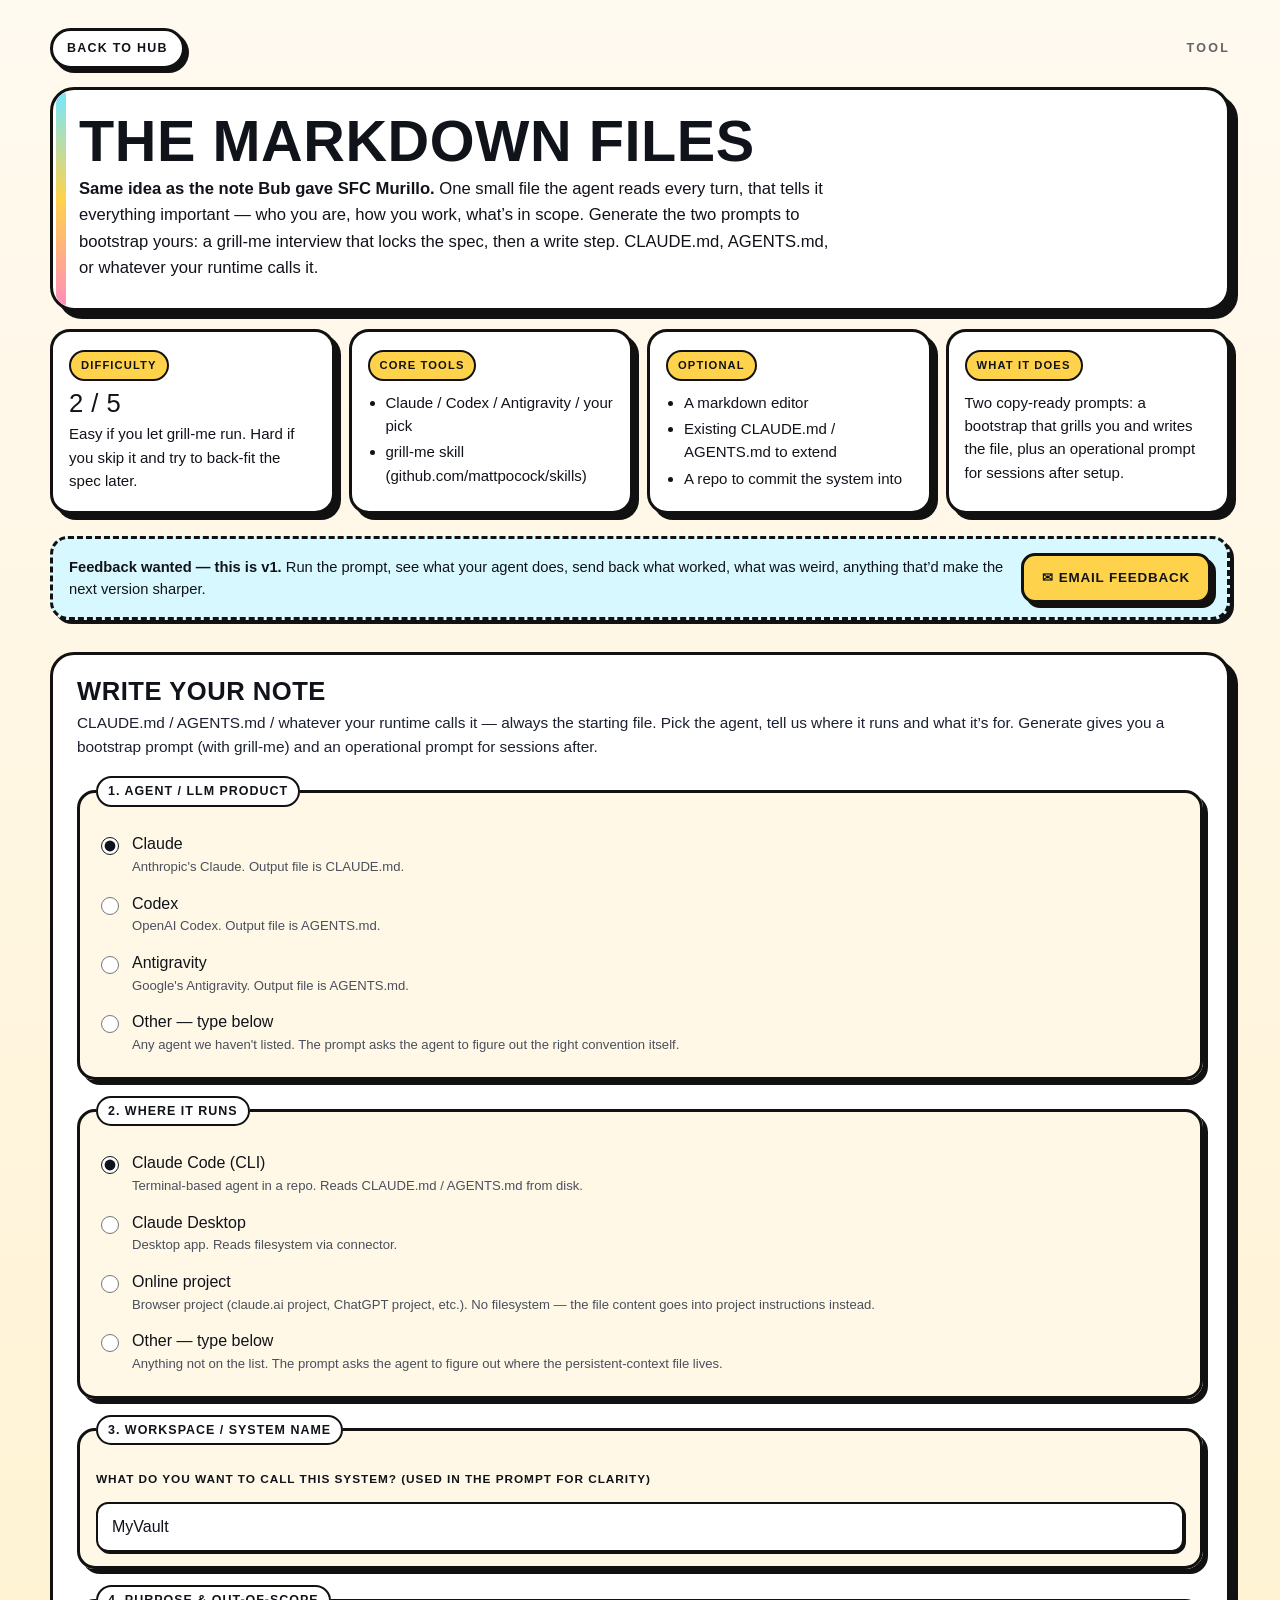
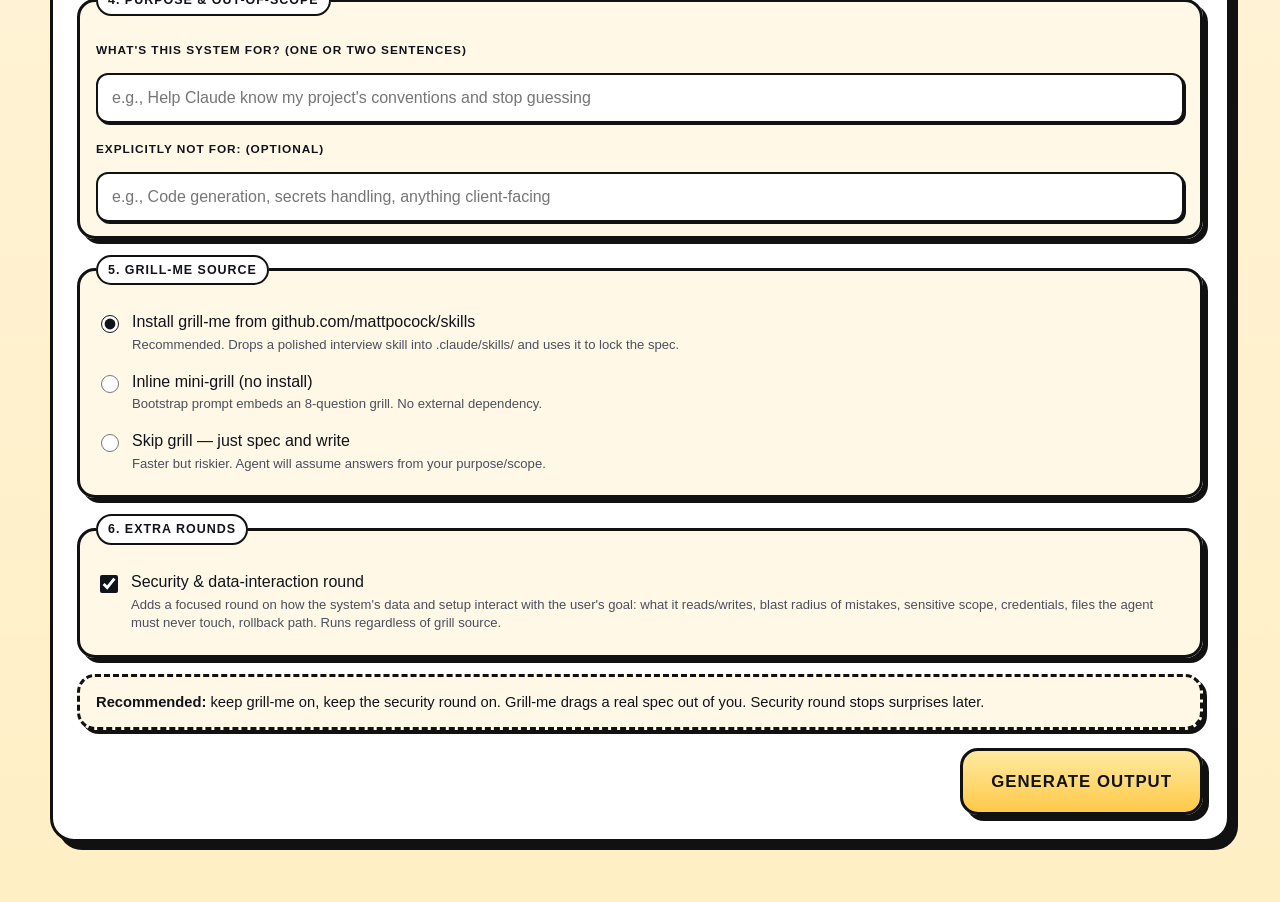
==== commit afc29e10: "tool: SFC Murillo in hero, markdown editor moved to Optional, Step 1 of 2 / Step 2 of 2 pills on pro" ====
--- a/items/note-intake.html
+++ b/items/note-intake.html
@@ -75,8 +75,11 @@
 
         .output-block{padding:22px;border-bottom:3px solid var(--line)}
         .output-block:last-child{border-bottom:0}
-        .output-block-head{display:flex;justify-content:space-between;align-items:center;gap:12px;margin-bottom:12px;flex-wrap:wrap}
-        .output-block h3{margin:0;font-family:Impact,Haettenschweiler,sans-serif;font-size:1.15rem;text-transform:uppercase;letter-spacing:.02em}
+        .block-step{display:inline-block;margin-bottom:10px;padding:6px 14px;border:2px solid var(--line);border-radius:999px;background:var(--gold);color:var(--ink);font-family:"Helvetica Neue",Arial,sans-serif;font-size:.74rem;font-weight:900;text-transform:uppercase;letter-spacing:.16em;box-shadow:3px 3px 0 var(--line)}
+        .output-block-head{display:flex;justify-content:space-between;align-items:flex-start;gap:14px;margin-bottom:14px;flex-wrap:wrap}
+        .output-block-title{flex:1 1 280px;min-width:240px}
+        .output-block h3{margin:0;font-family:Impact,Haettenschweiler,sans-serif;font-size:1.5rem;text-transform:uppercase;letter-spacing:.02em;line-height:1}
+        .output-block-sub{margin:6px 0 0;font-size:.92rem;line-height:1.45;color:var(--muted)}
         .output-pre{margin:0;padding:18px;border:2px solid var(--line);border-radius:14px;background:#101216;color:#ece9e1;font-family:Consolas,"SFMono-Regular",Menlo,monospace;font-size:.84rem;line-height:1.58;white-space:pre-wrap;word-break:break-word}
 
         @media(max-width:980px){.utility-bar,.field-row{grid-template-columns:1fr}.tool-hero h1{font-size:2.2rem}}
@@ -93,7 +96,7 @@
 
             <section class="tool-hero">
                 <h1>The Markdown Files</h1>
-                <p><strong>Same idea as the note Bub gave Murillo.</strong> One small file the agent reads every turn, that tells it everything important &mdash; who you are, how you work, what&rsquo;s in scope. Generate the two prompts to bootstrap yours: a grill-me interview that locks the spec, then a write step. CLAUDE.md, AGENTS.md, or whatever your runtime calls it.</p>
+                <p><strong>Same idea as the note Bub gave SFC Murillo.</strong> One small file the agent reads every turn, that tells it everything important &mdash; who you are, how you work, what&rsquo;s in scope. Generate the two prompts to bootstrap yours: a grill-me interview that locks the spec, then a write step. CLAUDE.md, AGENTS.md, or whatever your runtime calls it.</p>
             </section>
 
             <section class="utility-bar" aria-label="Tool overview">
@@ -107,12 +110,12 @@
                     <ul>
                         <li>Claude / Codex / Antigravity / your pick</li>
                         <li>grill-me skill (github.com/mattpocock/skills)</li>
-                        <li>A markdown editor</li>
                     </ul>
                 </article>
                 <article class="utility-card">
                     <strong>Optional</strong>
                     <ul>
+                        <li>A markdown editor</li>
                         <li>Existing CLAUDE.md / AGENTS.md to extend</li>
                         <li>A repo to commit the system into</li>
                     </ul>
@@ -358,14 +361,6 @@
             ].join("\n");
         }
 
-        function feedbackSection() {
-            return [
-                "",
-                "# Feedback (please)",
-                "This generator is in active refinement. If you spot anything weird about this prompt — bad assumptions, missing rounds, output that surprised you, or a tip that made it run better — send it back to droppingsbrain6@gmail.com. Every reply sharpens the next version."
-            ].join("\n");
-        }
-
         function buildBootstrapPrompt() {
             return [
                 "You are " + agentLabel() + " running in " + runtimeLabel() + ", bootstrapping a persistent-context markdown system.",
@@ -386,8 +381,7 @@
                 "- Keep the persistent-context surface minimal. If something doesn't need to be loaded every turn, document it in a separate file and reference it.",
                 "",
                 "# Done when",
-                "Done when the user confirms (a) the spec summary, (b) the file diffs (or pasteable content for online projects), and (c) any open questions are resolved. Output a one-paragraph handoff describing what was created and how to use it in subsequent sessions.",
-                feedbackSection()
+                "Done when the user confirms (a) the spec summary, (b) the file diffs (or pasteable content for online projects), and (c) any open questions are resolved. Output a one-paragraph handoff describing what was created and how to use it in subsequent sessions."
             ].join("\n");
         }
 
@@ -410,15 +404,14 @@
                 "- Only on user request.",
                 "- For substantial additions, re-run the bootstrap (with grill-me) instead of patching ad hoc.",
                 "- Show diffs (or proposed pasteable text for online projects) before writing or replacing.",
-                "- Keep the always-loaded surface lean. If a new addition doesn't need every turn, put it in a referenced file or skill, not in the main context file.",
-                feedbackSection()
+                "- Keep the always-loaded surface lean. If a new addition doesn't need every turn, put it in a referenced file or skill, not in the main context file."
             ].join("\n");
         }
 
         function generateBlocks() {
             return [
-                { title: "Bootstrap prompt — paste at start of a fresh session", body: buildBootstrapPrompt() },
-                { title: "Operational prompt — for sessions after the system is set up", body: buildOperationalPrompt() }
+                { step: "Step 1 of 2", title: "Bootstrap prompt", sub: "Paste at the start of a fresh session — grills you for the spec, then writes the file.", body: buildBootstrapPrompt() },
+                { step: "Step 2 of 2", title: "Operational prompt", sub: "For every session after setup — the agent reads the file you wrote in Step 1.", body: buildOperationalPrompt() }
             ];
         }
 
@@ -429,11 +422,25 @@
                 const blockEl = document.createElement("section");
                 blockEl.className = "output-block";
 
+                const stepPill = document.createElement("span");
+                stepPill.className = "block-step";
+                stepPill.textContent = block.step;
+
                 const head = document.createElement("div");
                 head.className = "output-block-head";
 
+                const titleWrap = document.createElement("div");
+                titleWrap.className = "output-block-title";
+
                 const title = document.createElement("h3");
                 title.textContent = block.title;
+
+                const sub = document.createElement("p");
+                sub.className = "output-block-sub";
+                sub.textContent = block.sub;
+
+                titleWrap.appendChild(title);
+                titleWrap.appendChild(sub);
 
                 const copy = document.createElement("button");
                 copy.className = "copy-output";
@@ -457,8 +464,9 @@
                 pre.className = "output-pre";
                 pre.textContent = block.body;
 
-                head.appendChild(title);
+                head.appendChild(titleWrap);
                 head.appendChild(copy);
+                blockEl.appendChild(stepPill);
                 blockEl.appendChild(head);
                 blockEl.appendChild(pre);
                 els.blocks.appendChild(blockEl);
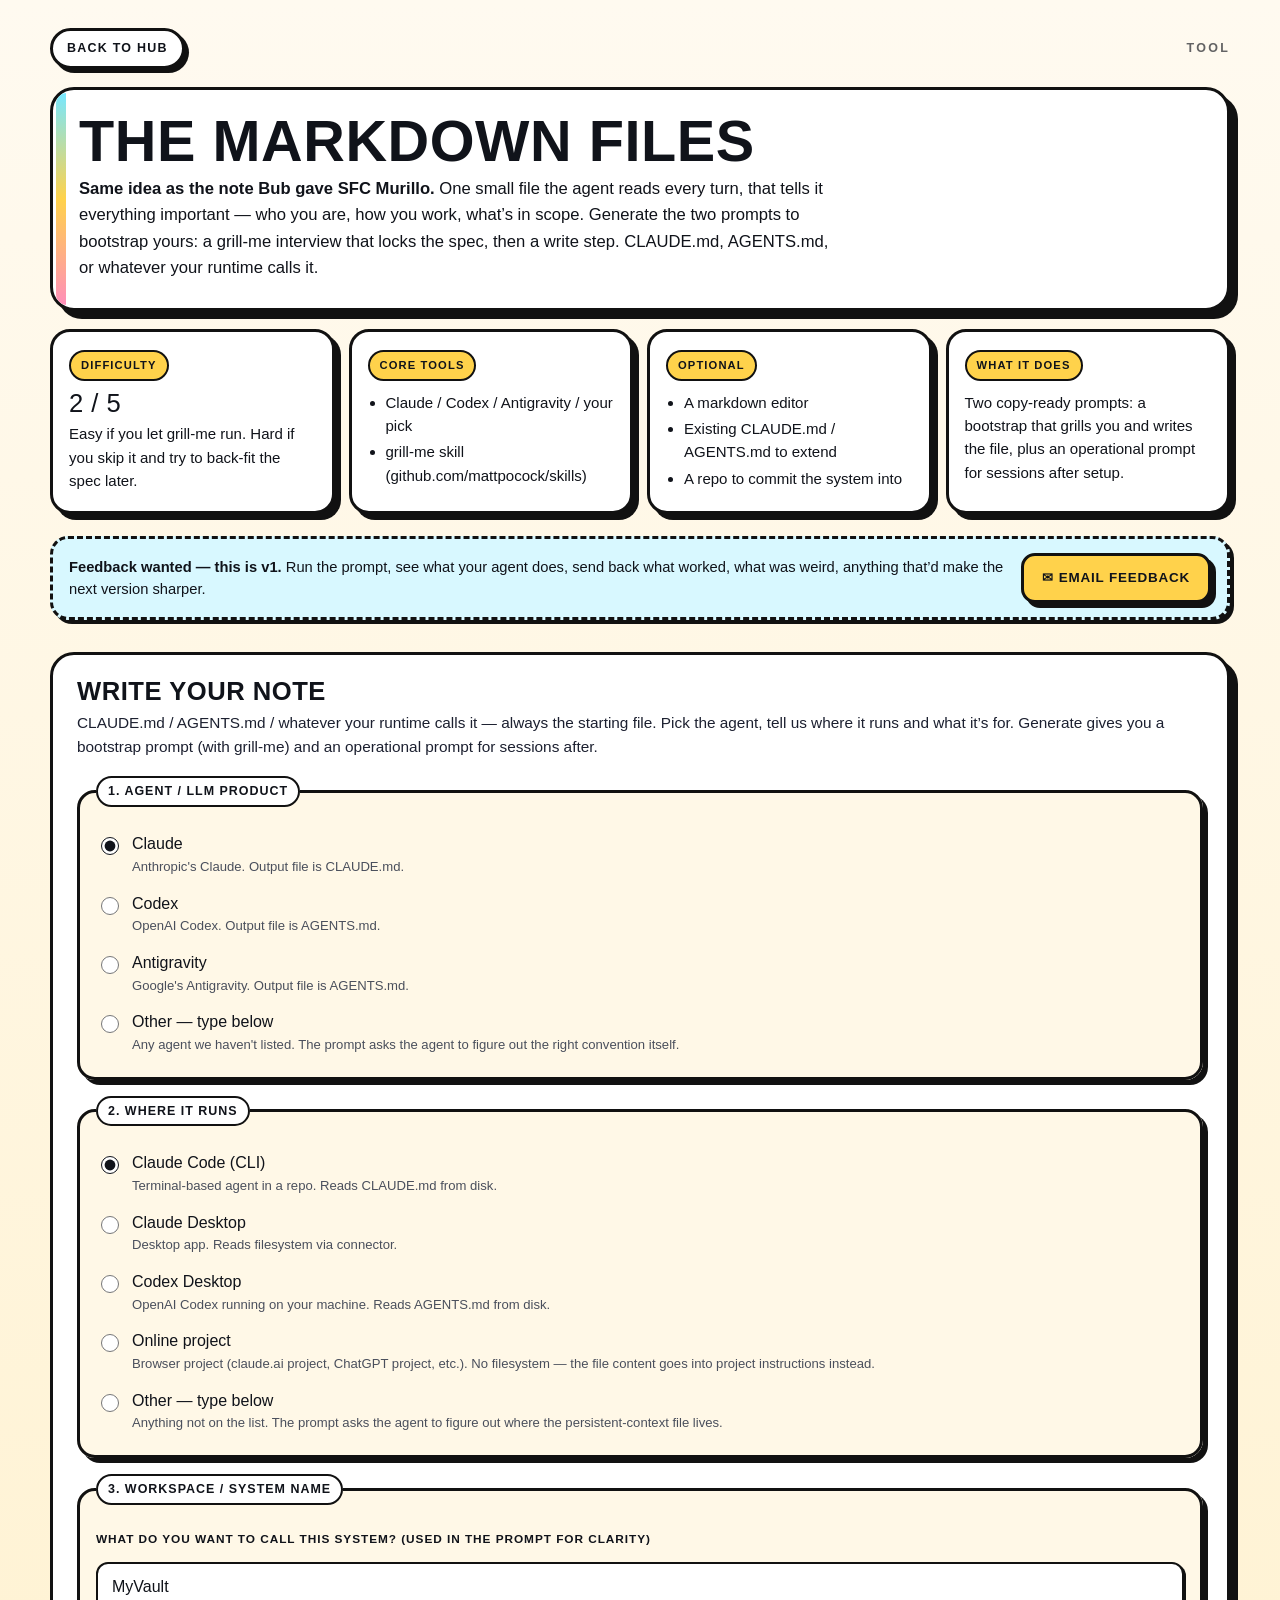
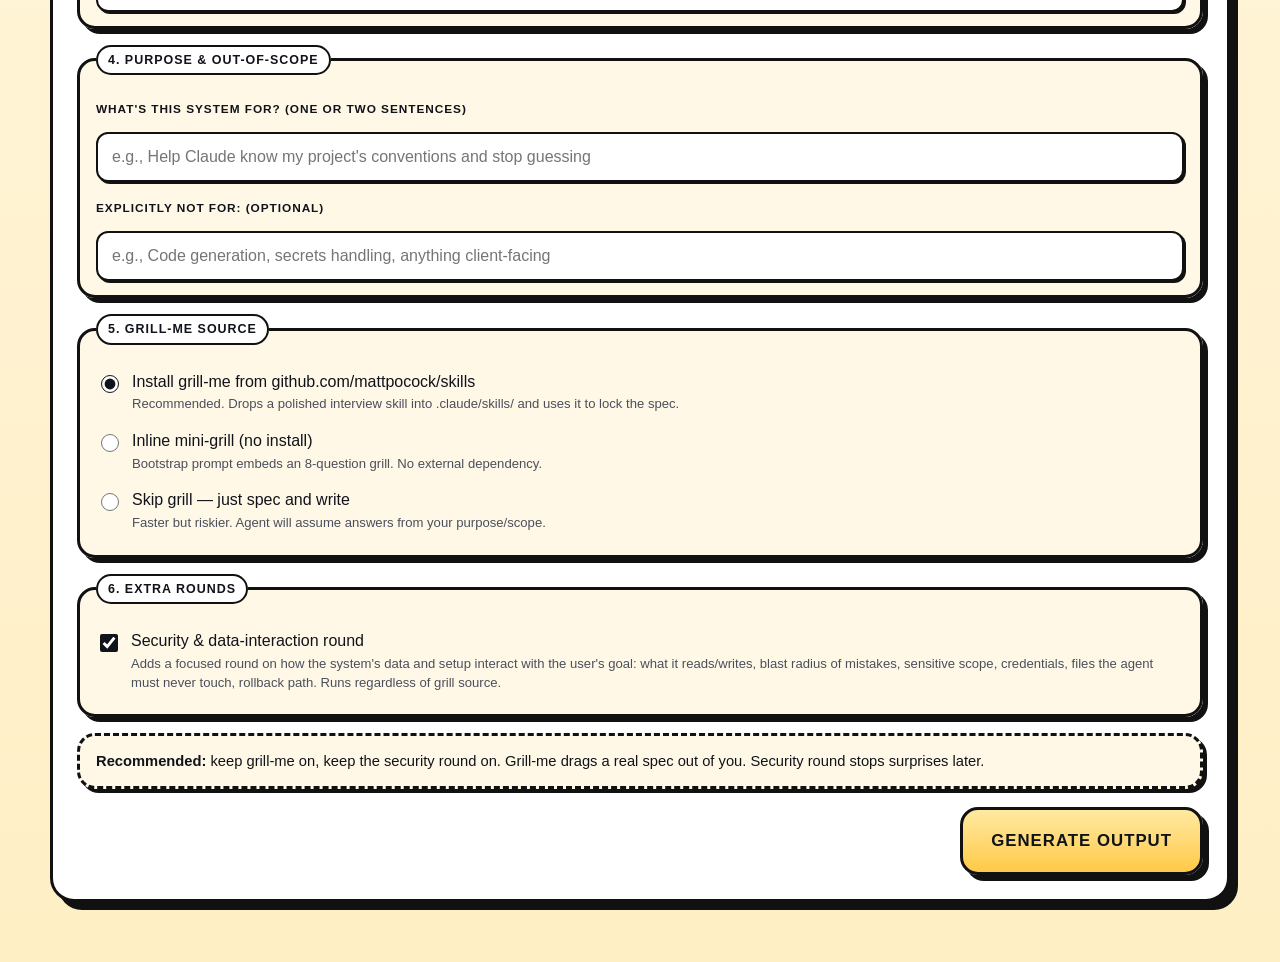
==== commit 482b771d: "tool: add Codex Desktop runtime; align prompt to Codex's normalized format (Agent: not Agent / LLM:;" ====
--- a/items/note-intake.html
+++ b/items/note-intake.html
@@ -146,8 +146,9 @@
 
                 <fieldset>
                     <legend>2. Where it runs</legend>
-                    <label><input type="radio" name="runtime" value="code" checked> <span>Claude Code (CLI)<span class="hint">Terminal-based agent in a repo. Reads CLAUDE.md / AGENTS.md from disk.</span></span></label>
+                    <label><input type="radio" name="runtime" value="code" checked> <span>Claude Code (CLI)<span class="hint">Terminal-based agent in a repo. Reads CLAUDE.md from disk.</span></span></label>
                     <label><input type="radio" name="runtime" value="desktop"> <span>Claude Desktop<span class="hint">Desktop app. Reads filesystem via connector.</span></span></label>
+                    <label><input type="radio" name="runtime" value="codex-desktop"> <span>Codex Desktop<span class="hint">OpenAI Codex running on your machine. Reads AGENTS.md from disk.</span></span></label>
                     <label><input type="radio" name="runtime" value="online"> <span>Online project<span class="hint">Browser project (claude.ai project, ChatGPT project, etc.). No filesystem &mdash; the file content goes into project instructions instead.</span></span></label>
                     <label><input type="radio" name="runtime" value="other"> <span>Other &mdash; type below<span class="hint">Anything not on the list. The prompt asks the agent to figure out where the persistent-context file lives.</span></span></label>
                     <input class="text-input other-input" id="runtimeOther" type="text" placeholder="e.g., VS Code Copilot CLI, Aider in tmux" hidden>
@@ -249,8 +250,14 @@
         function runtimeLabel() {
             if (state.runtime === "code") return "Claude Code (CLI)";
             if (state.runtime === "desktop") return "Claude Desktop";
+            if (state.runtime === "codex-desktop") return "Codex Desktop";
             if (state.runtime === "online") return "an online project (browser-based, no filesystem)";
             return state.runtimeOther.trim() || "a runtime not on the standard list";
+        }
+
+        function contextFileSpec() {
+            if (state.runtime === "online") return "project instructions / project knowledge area (paste in, no file)";
+            return "project-root " + contextFileName();
         }
 
         function configBlock() {
@@ -258,12 +265,12 @@
             const purpose = state.purpose.trim() || "(not yet specified — grill the user before writing)";
             const scopeOut = state.scopeOut.trim() || "(not specified)";
             return [
-                "- Agent / LLM: " + agentLabel(),
+                "- Agent: " + agentLabel(),
                 "- Runtime: " + runtimeLabel(),
-                "- Persistent-context file: " + contextFileName(),
+                "- Persistent-context file: " + contextFileSpec(),
                 "- System name: " + ws,
                 "- Purpose: " + purpose,
-                "- Explicitly out of scope: " + scopeOut
+                "- Out of scope: " + scopeOut
             ].join("\n");
         }
 
@@ -387,8 +394,8 @@
 
         function buildOperationalPrompt() {
             const loadedLine = state.runtime === "online"
-                ? "- Project instructions / project knowledge (always in scope while the project is open)"
-                : "- " + contextFileName() + " (always-loaded persistent context)";
+                ? "- Project instructions / project knowledge area (always in scope while the project is open)"
+                : "- " + contextFileSpec() + " (always-loaded persistent context)";
             return [
                 "You are " + agentLabel() + " operating with the " + (state.workspaceName.trim() || "MyVault") + " markdown system loaded.",
                 "",
@@ -396,15 +403,15 @@
                 loadedLine,
                 "",
                 "# Behavior",
-                "- Cite the markdown source when applying any rule from the system.",
-                "- If the user's request is outside the loaded scope, say so before acting.",
-                "- Don't invent paths, conventions, or rules that aren't in the loaded content.",
+                "- When a rule from the loaded system materially affects your decision, mention the source briefly.",
+                "- If the user's request depends on assumptions, paths, conventions, or rules not covered by the loaded content, say so before acting.",
+                "- Do not invent paths, conventions, or rules that are not in the loaded content.",
                 "",
                 "# Updating the system",
-                "- Only on user request.",
-                "- For substantial additions, re-run the bootstrap (with grill-me) instead of patching ad hoc.",
-                "- Show diffs (or proposed pasteable text for online projects) before writing or replacing.",
-                "- Keep the always-loaded surface lean. If a new addition doesn't need every turn, put it in a referenced file or skill, not in the main context file."
+                "- Only update the system on user request.",
+                "- For substantial additions, prefer re-running the bootstrap interview instead of patching ad hoc.",
+                "- Show diffs (or pasteable replacement text for online projects) before writing or replacing.",
+                "- Keep the always-loaded surface lean. If a new addition does not need to load every turn, place it in a referenced file or skill, not in the main context file."
             ].join("\n");
         }
 
